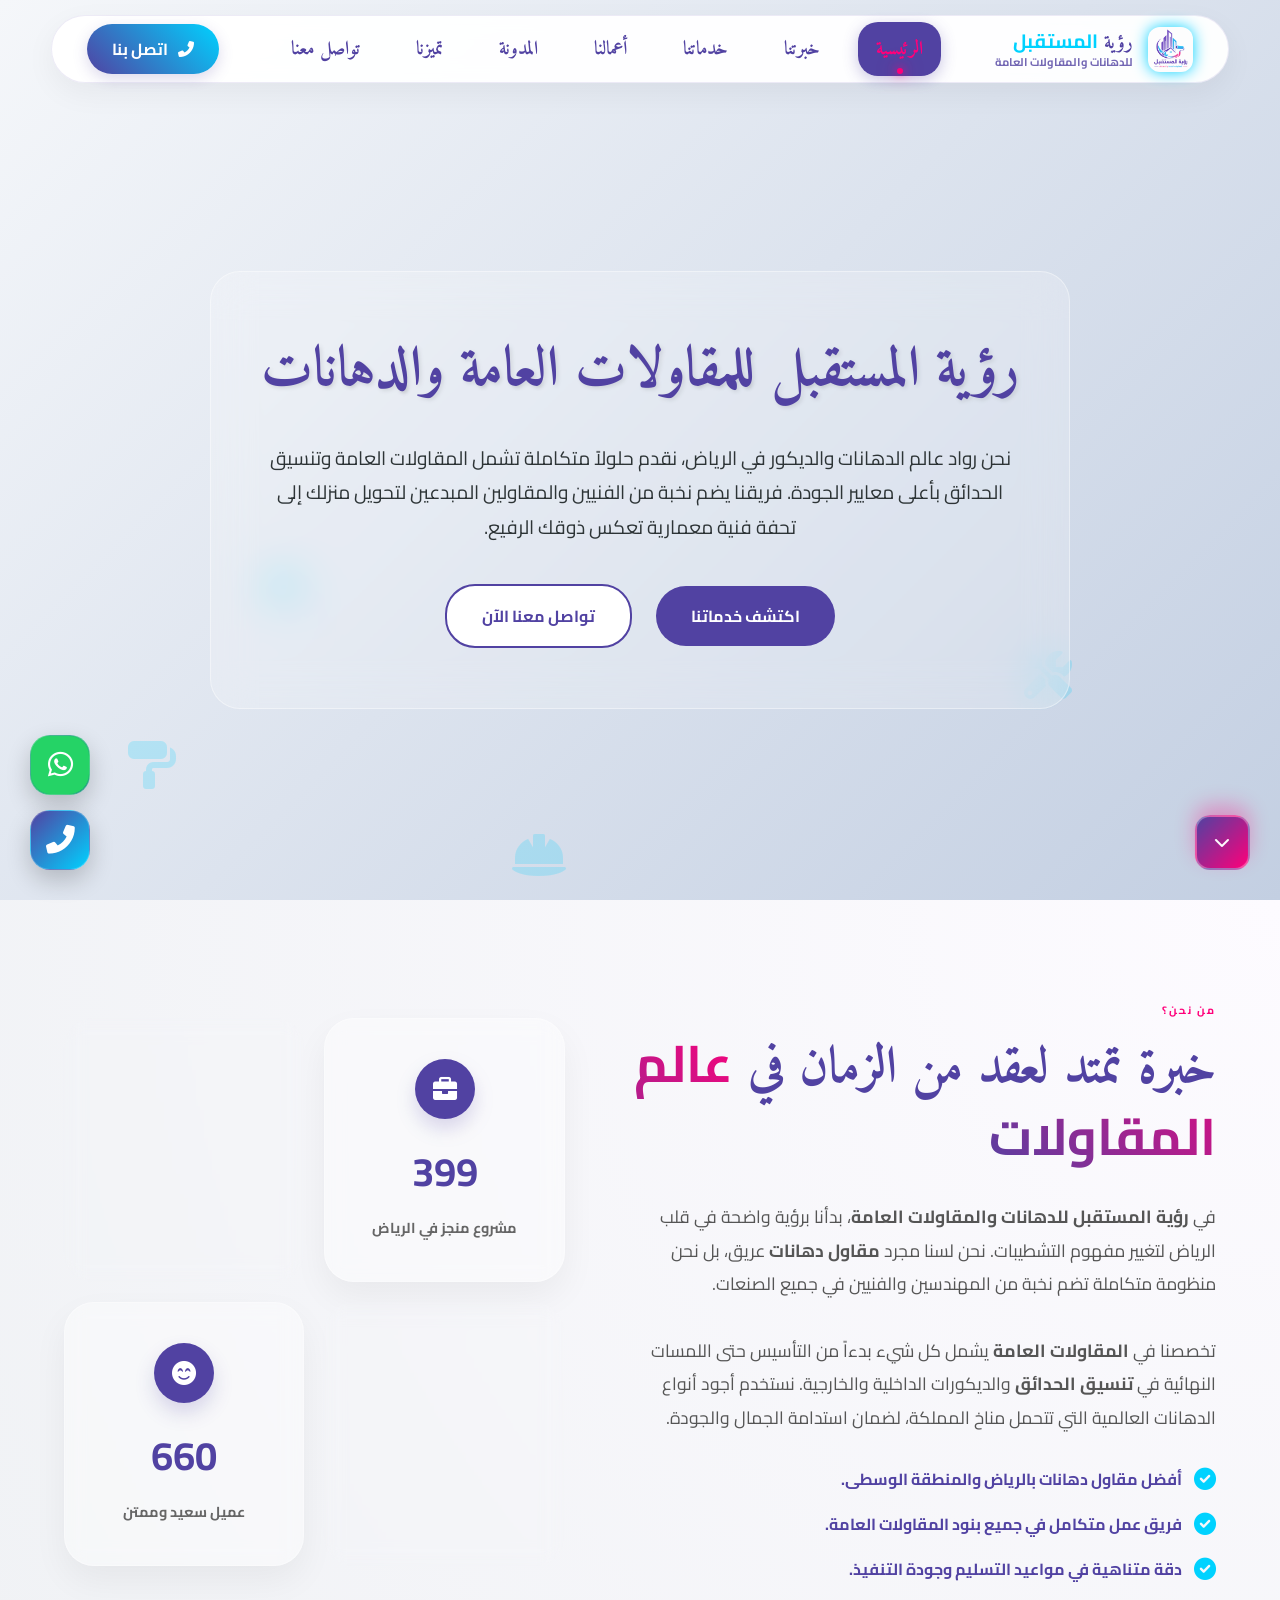
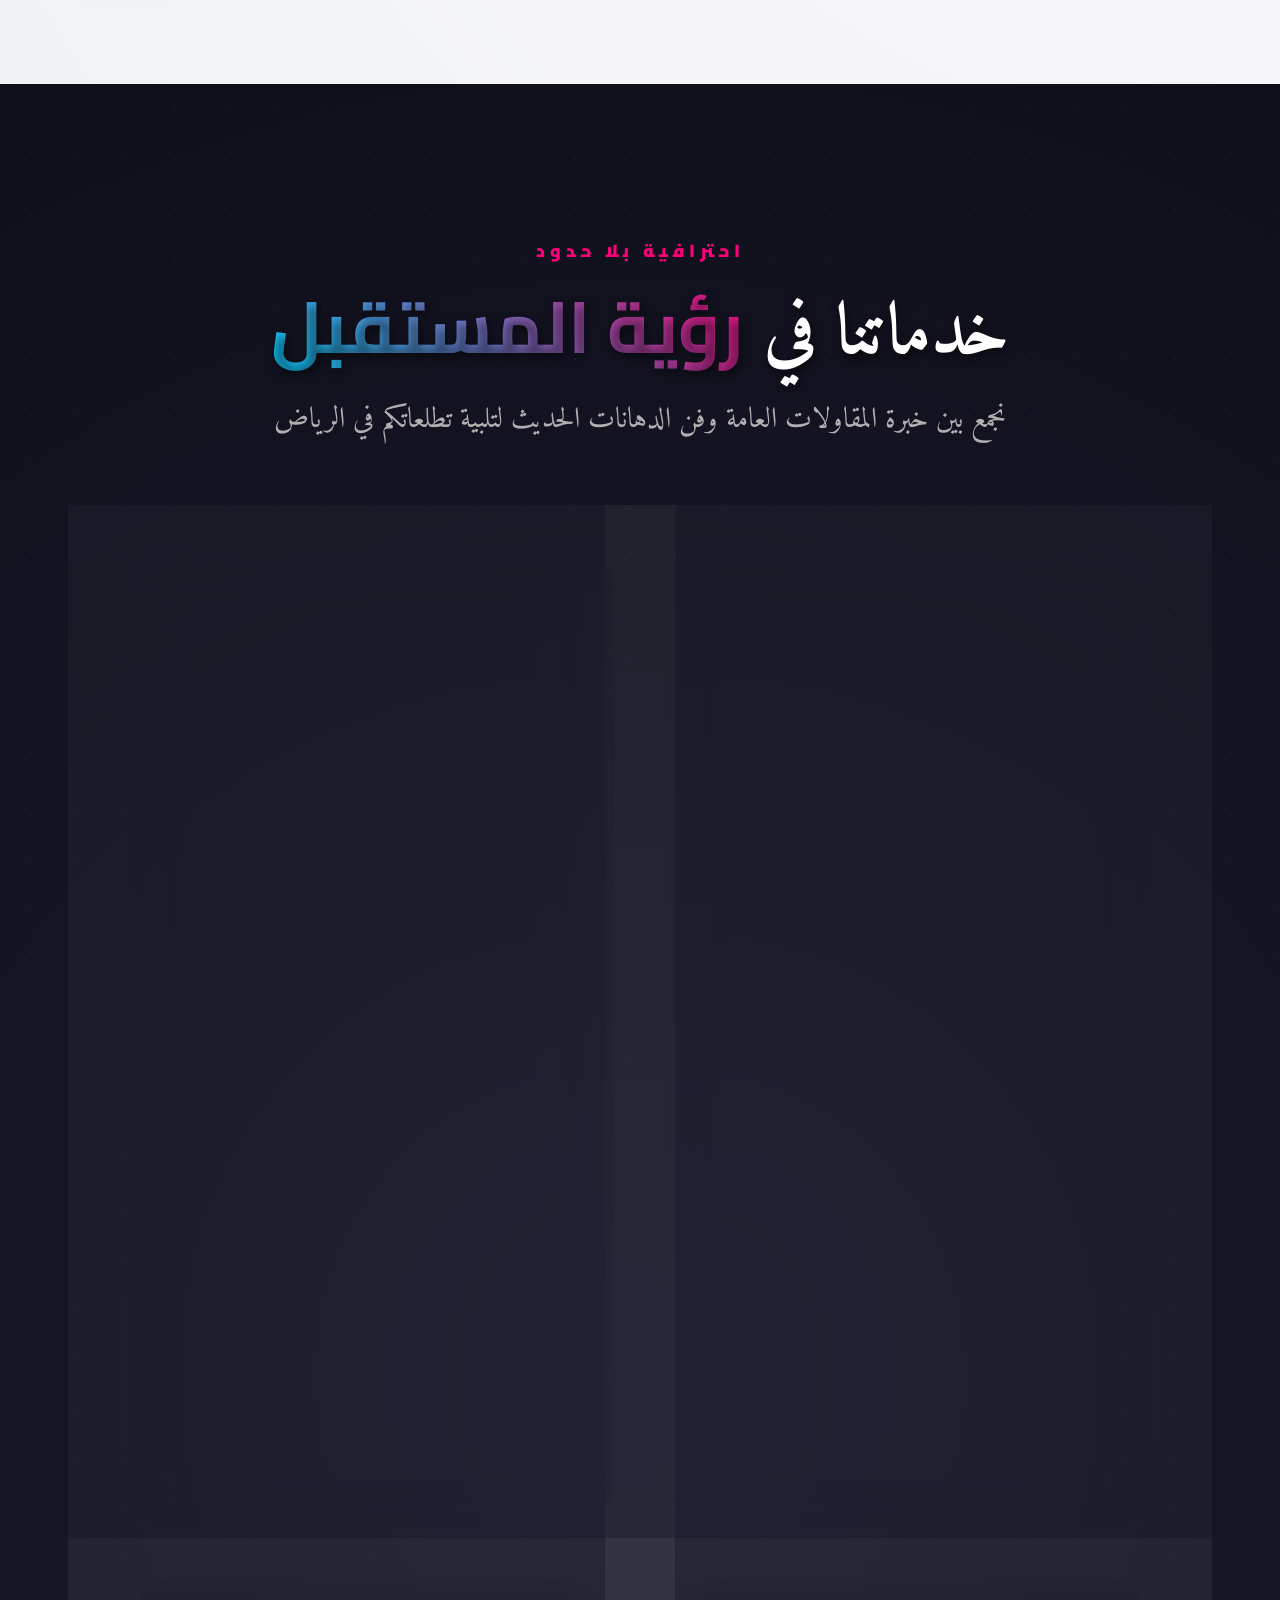
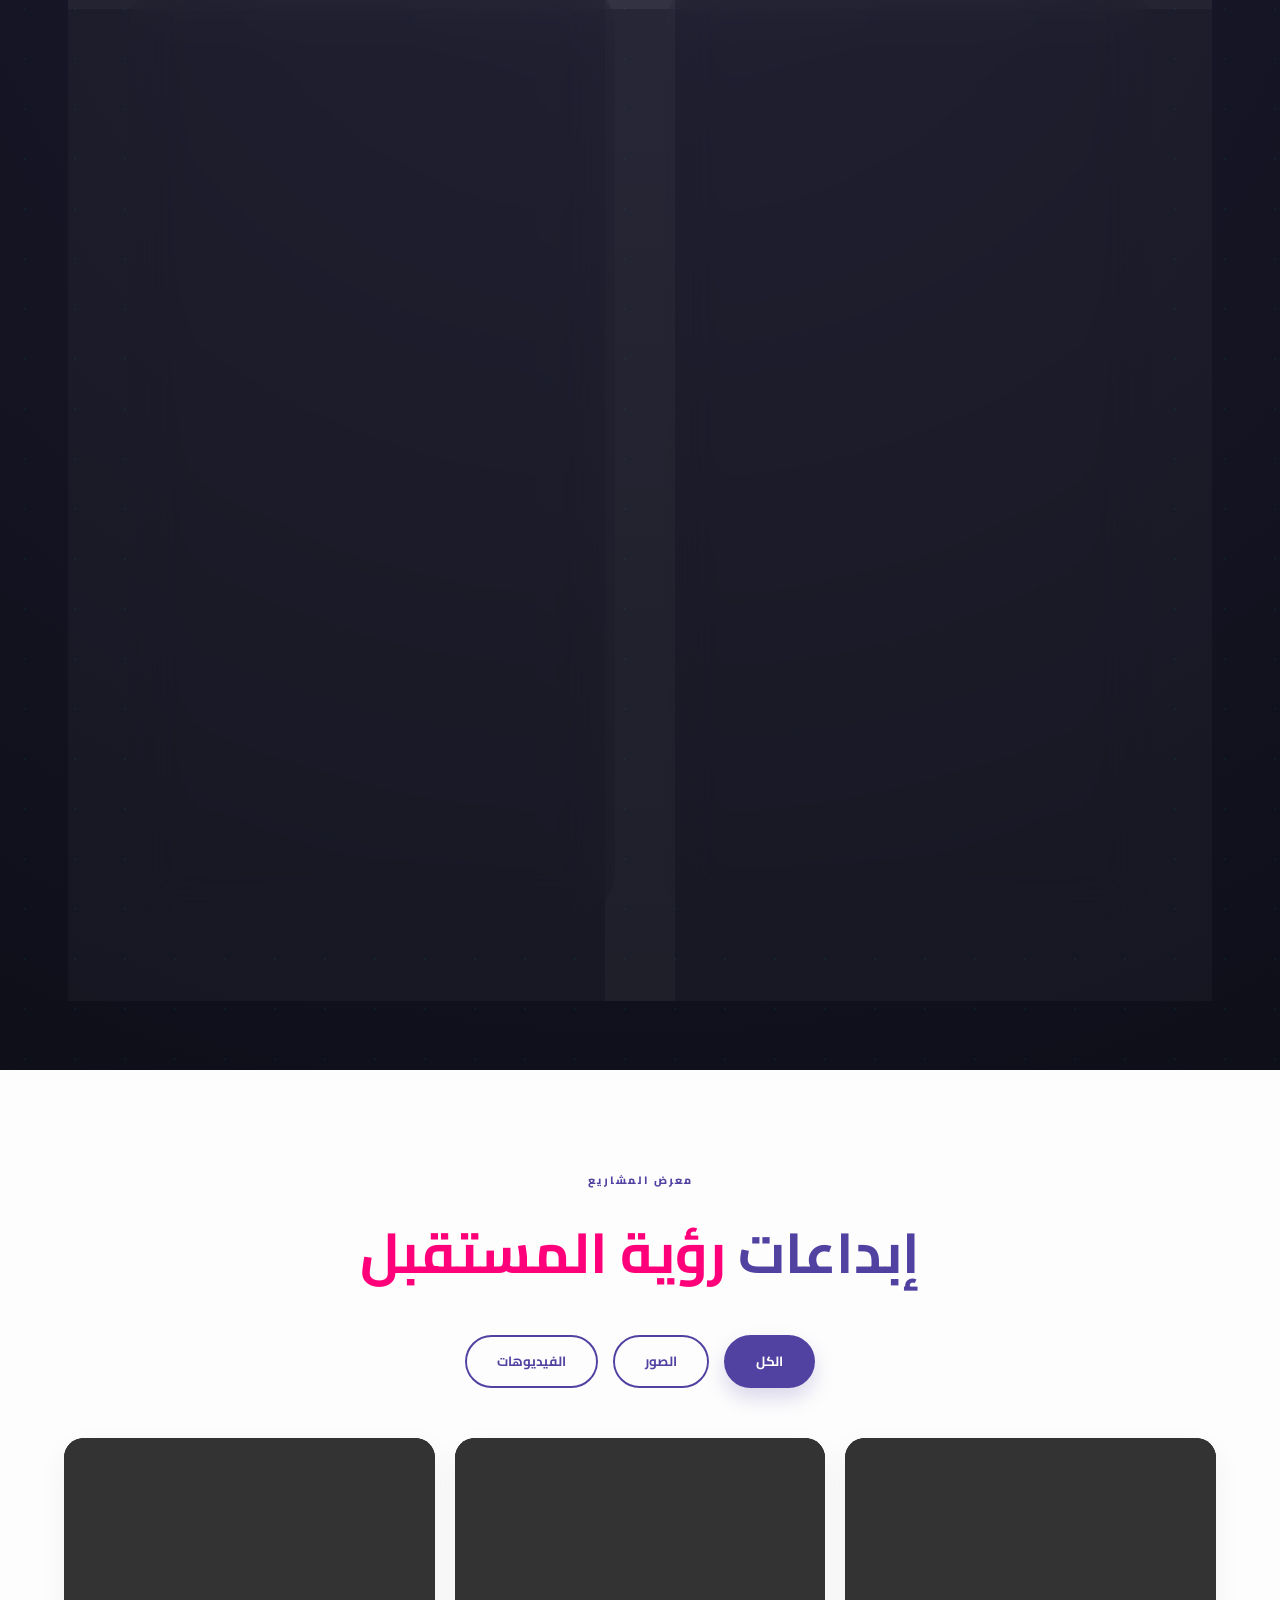
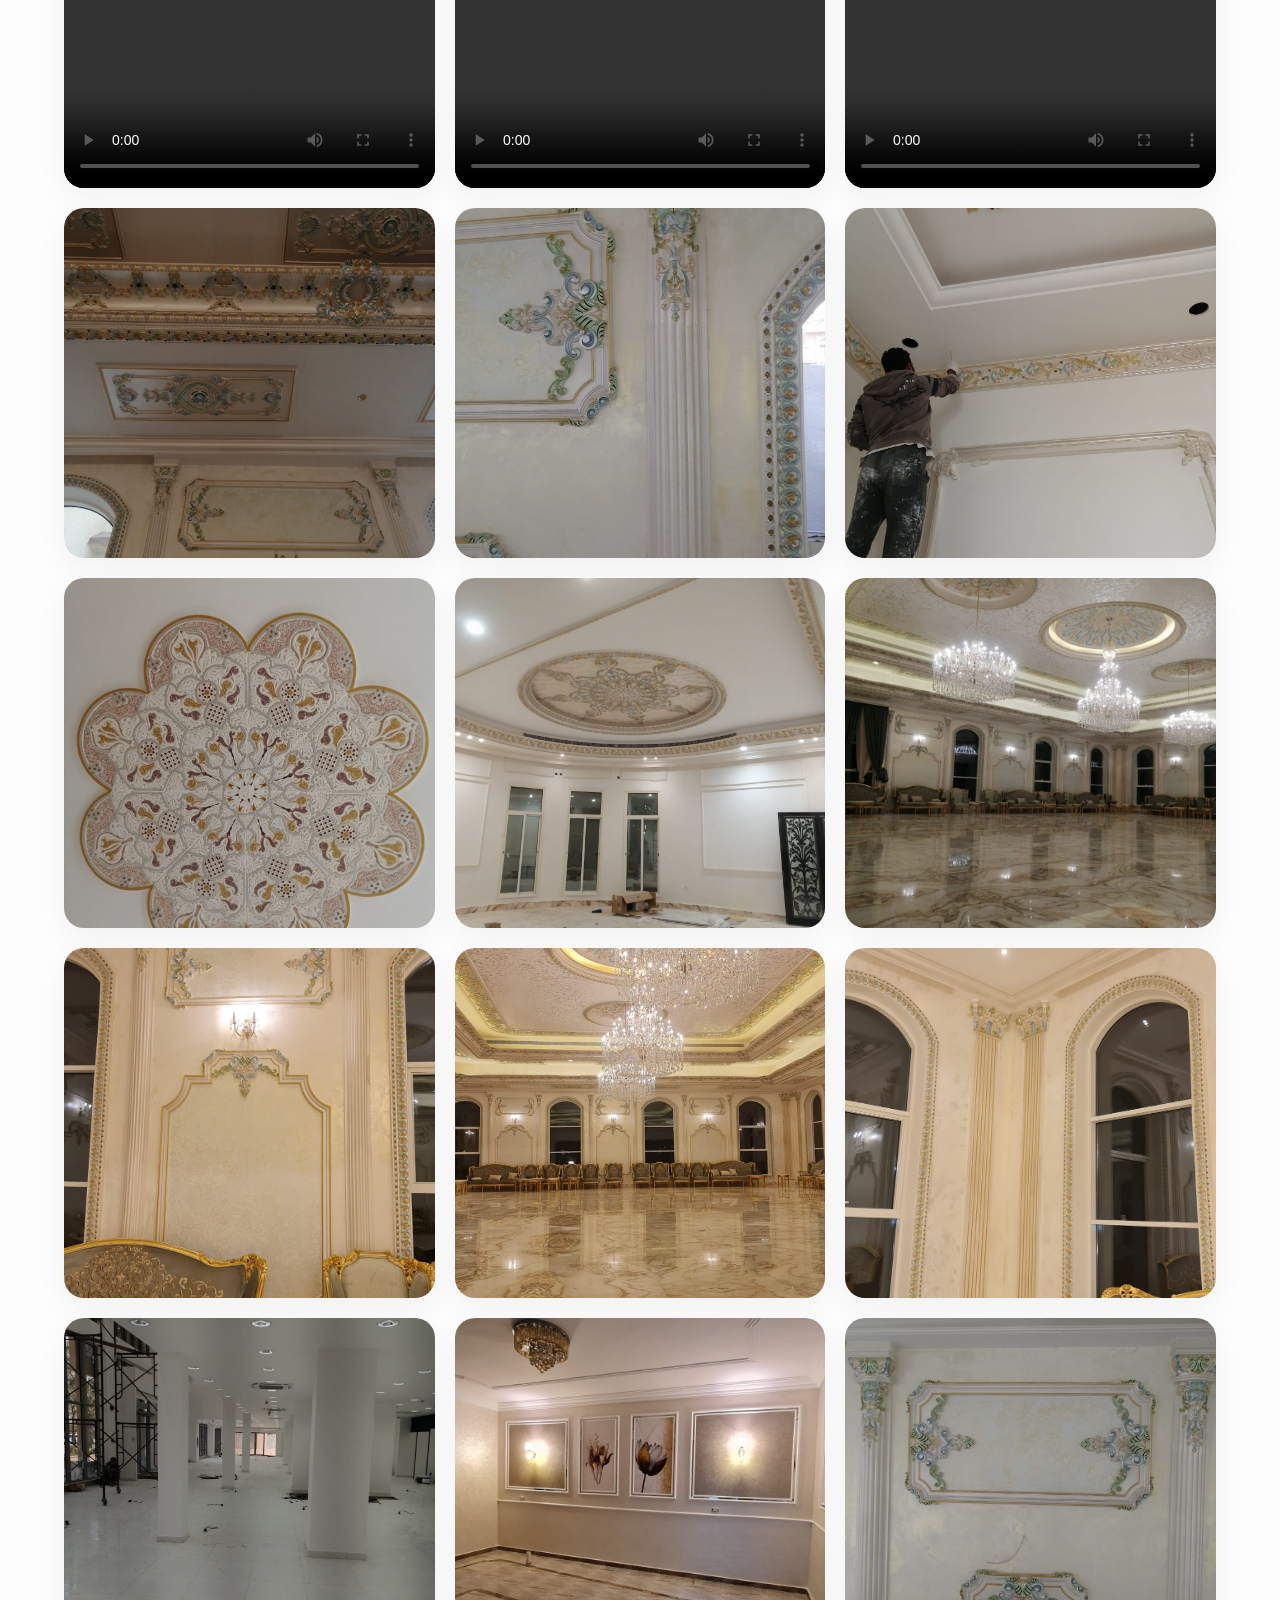
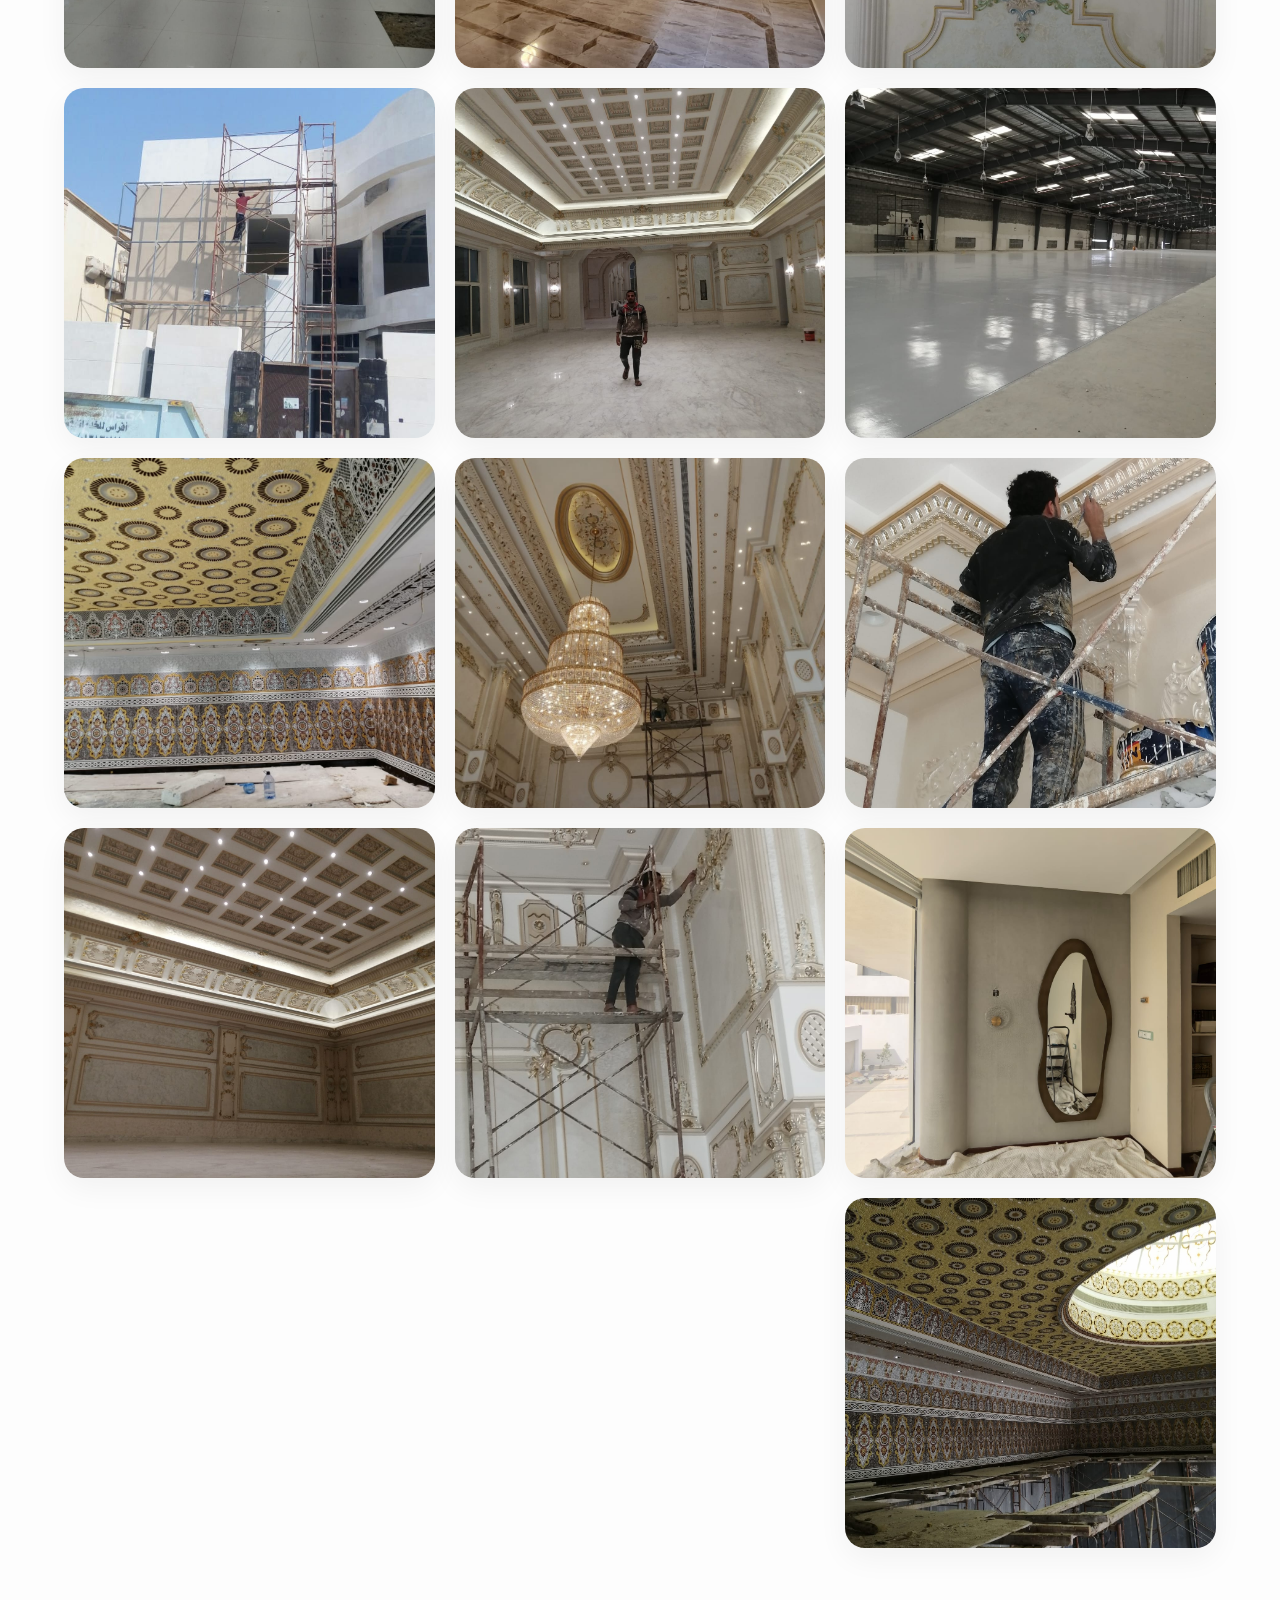
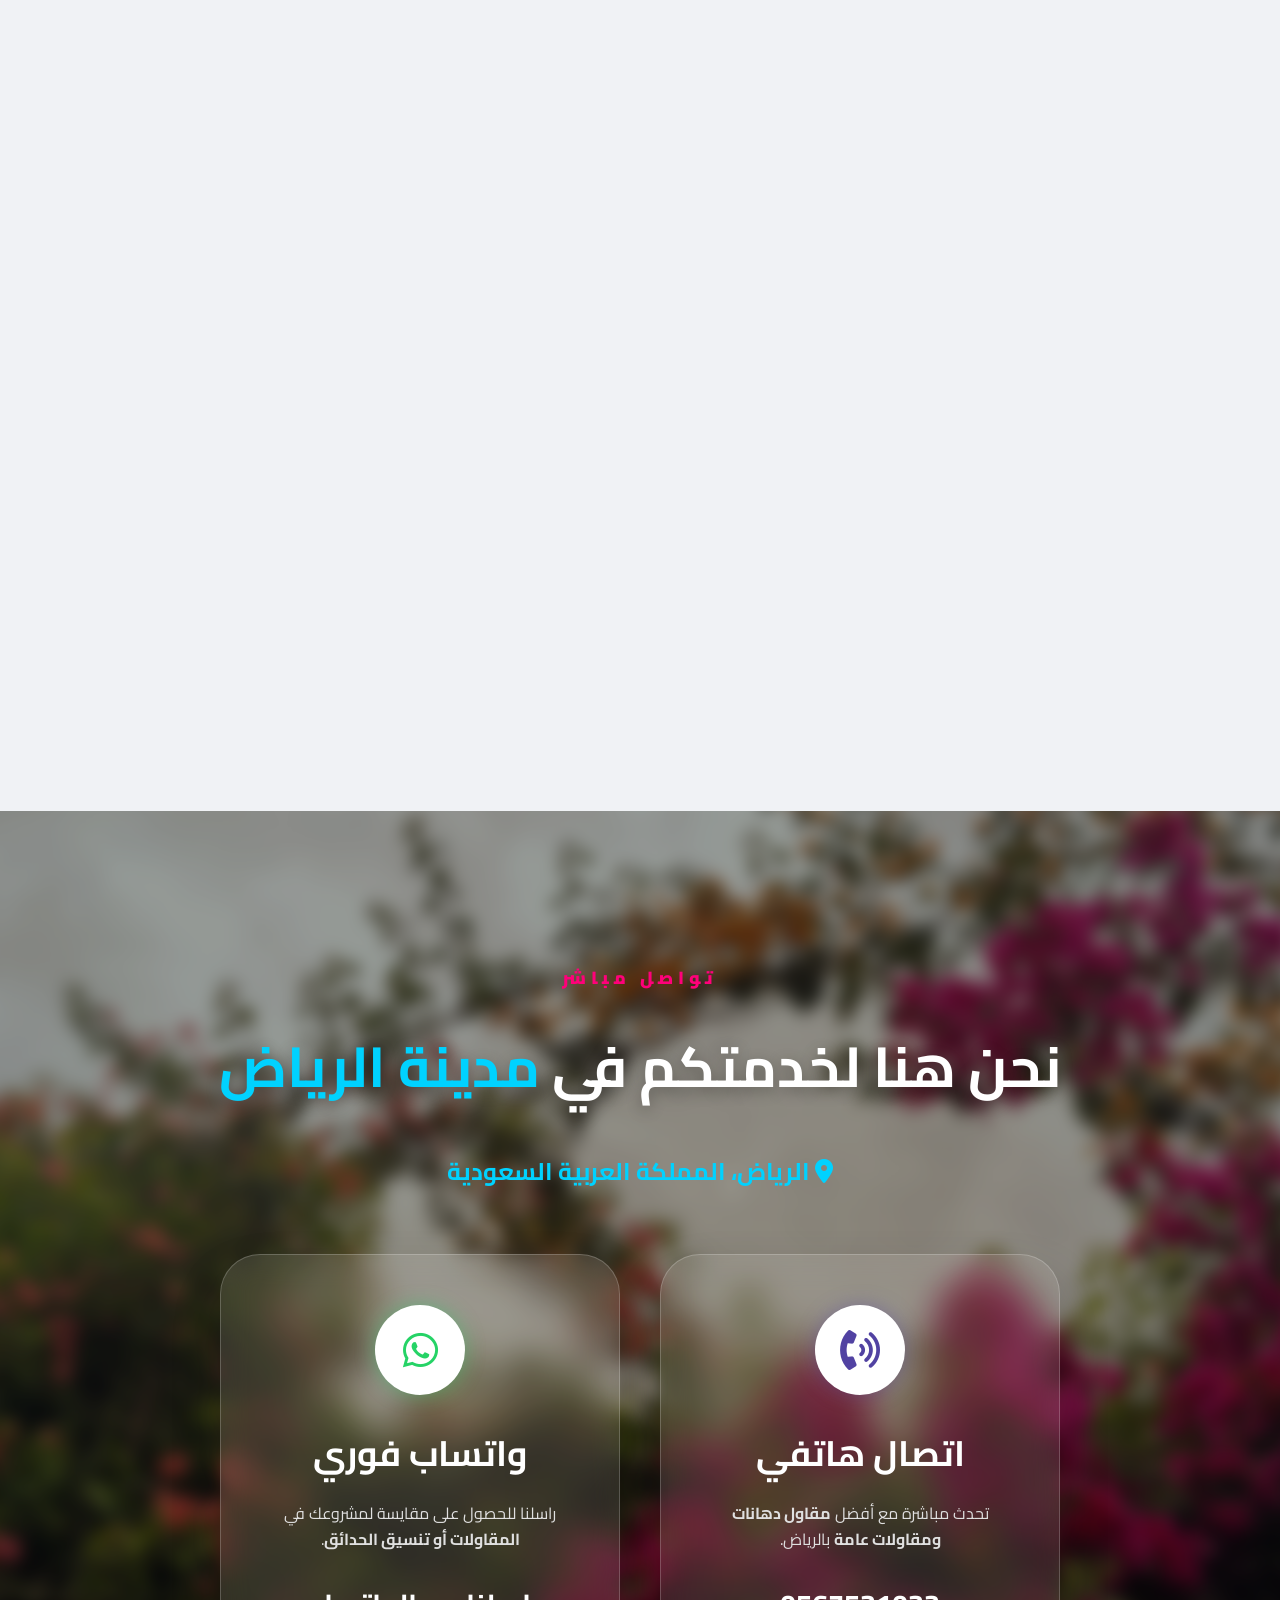
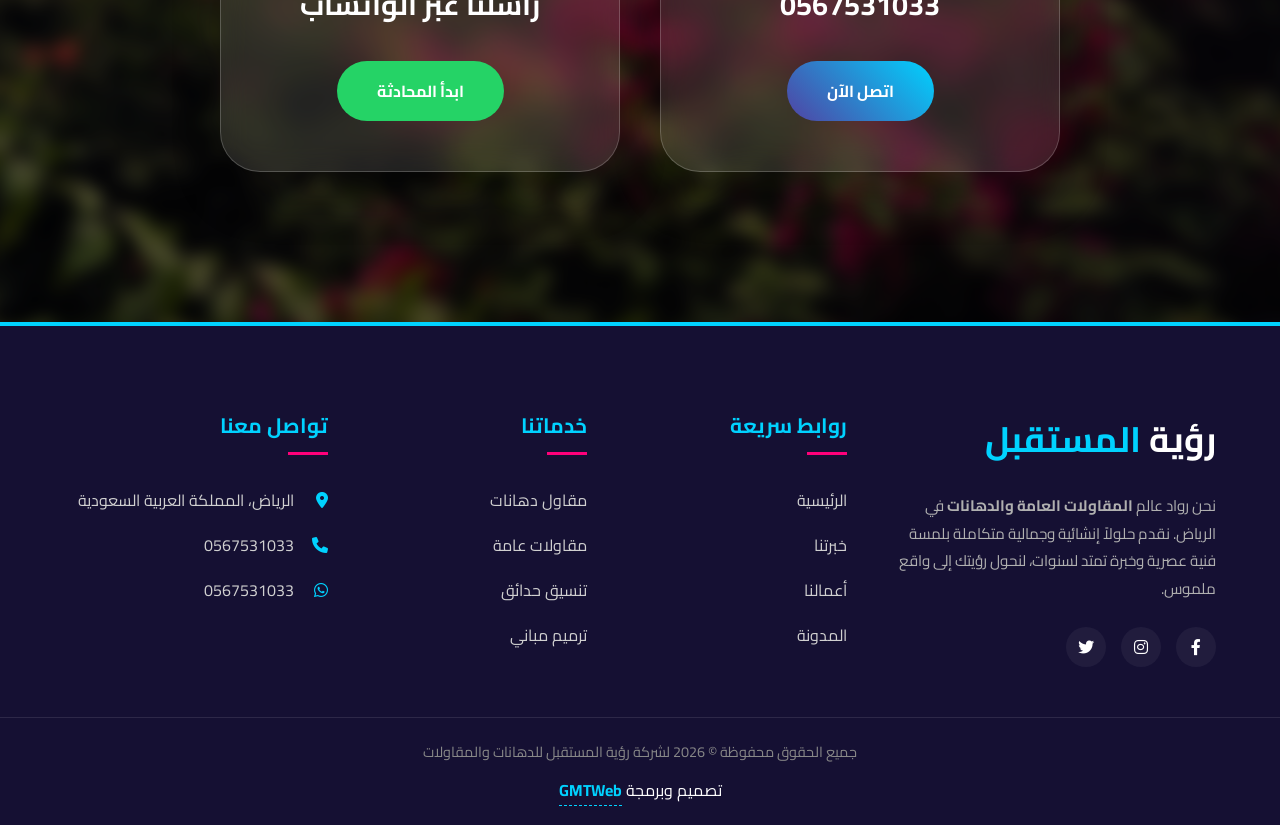
==== index.html @ 1aea378b "first message" ====
<!DOCTYPE html>
<html lang="ar" dir="rtl">
<head>
    <meta charset="UTF-8">
    <meta name="viewport" content="width=device-width, initial-scale=1.0">
    <title>رؤية المستقبل | دهانات ومقاولات عامة بالرياض</title>
    <!-- الكلمات المفتاحية للـ SEO -->
    <meta name="description" content="شركة رؤية المستقبل للمقاولات العامة والدهانات بالرياض. أفضل مقاول دهانات، تنسيق حدائق، ومقاولات عامة. فريق متخصص في جميع الصنعات بلمسة إبداعية.">
    <meta name="keywords" content="دهان, مقاول, مقاولات عامه, مقاول دهانات, تنسيق حدائق, مقاولات الرياض, رؤية المستقبل, صيانة منازل">
    
    <!-- الخطوط -->
    <link href="https://fonts.googleapis.com/css2?family=Amiri:wght@700&family=Cairo:wght@300;400;700&display=swap" rel="stylesheet">
    <!-- Font Awesome للأيقونات -->
    <link rel="stylesheet" href="https://cdnjs.cloudflare.com/ajax/libs/font-awesome/6.0.0/css/all.min.css">
    <link rel="stylesheet" href="style.css">
</head>
<body>

    <!-- الهيدر والناف بار -->
    <header id="header">
        <nav class="navbar">
            <div class="logo-container">
    <img src="images/logo.png" alt="رؤية المستقبل" class="styled-logo">
    <div class="brand-wrapper">
        <span class="brand-name">رؤية <span class="highlight">المستقبل</span></span>
        <span class="brand-sub-title">للدهانات والمقاولات العامة</span>
    </div>
</div>
            <ul class="nav-links">
                <li><a href="#home" class="nav-item active">الرئيسية</a></li>
                <li><a href="#experience" class="nav-item">خبرتنا</a></li>
                <li><a href="#services" class="nav-item">خدماتنا</a></li>
                <li><a href="#works" class="nav-item">أعمالنا</a></li>
                <li><a href="#blog" class="nav-item">المدونة</a></li>
                <li><a href="#features" class="nav-item">تميزنا</a></li>
                <li><a href="#contact" class="nav-item">تواصل معنا</a></li>
            </ul>

            <div class="nav-actions">
                <a href="tel:0567531033" class="call-btn desktop-only">
                    <i class="fas fa-phone-alt"></i> اتصل بنا
                </a>
                <div class="menu-toggle" id="mobile-menu-btn">
                    <span></span>
                    <span></span>
                    <span></span>
                </div>
            </div>
        </nav>

        <!-- المنيو الخاص بالموبايل -->
        <div class="mobile-menu" id="mobile-menu">
            <ul class="mobile-nav-links">
                <li><a href="#home">الرئيسية</a></li>
                <li><a href="#experience">خبرتنا</a></li>
                <li><a href="#services">خدماتنا</a></li>
                <li><a href="#works">أعمالنا</a></li>
                <li><a href="#blog">المدونة</a></li>
                <li><a href="#features">تميزنا</a></li>
                <li><a href="#contact">تواصل معنا</a></li>
            </ul>
        </div>
    </header>

    <!-- سكشن الهيرو -->
    <section id="home" class="hero">
        <div class="animated-bg">
            <!-- أشكال متحركة للمقاولات -->
            <div class="shape shape-1"><i class="fas fa-paint-roller"></i></div>
            <div class="shape shape-2"><i class="fas fa-tools"></i></div>
            <div class="shape shape-3"><i class="fas fa-hard-hat"></i></div>
            <div class="shape shape-4"><i class="fas fa-home"></i></div>
        </div>
        
        <div class="hero-content">
            <div class="glass-card">
                <h1 class="hero-title">رؤية المستقبل للمقاولات العامة والدهانات</h1>
                <p class="hero-text">
                    نحن رواد عالم الدهانات والديكور في الرياض، نقدم حلولاً متكاملة تشمل المقاولات العامة وتنسيق الحدائق بأعلى معايير الجودة. فريقنا يضم نخبة من الفنيين والمقاولين المبدعين لتحويل منزلك إلى تحفة فنية معمارية تعكس ذوقك الرفيع.
                </p>
                <div class="hero-btns">
                    <a href="#services" class="btn btn-primary">اكتشف خدماتنا</a>
                    <a href="#contact" class="btn btn-secondary">تواصل معنا الآن</a>
                </div>
            </div>
        </div>
    </section>
    <!-- سكشن خبرتنا - ابداع بصري ومعماري -->
<section id="experience" class="experience-section">
    <div class="container">
        <div class="experience-grid">
            
            <!-- الجزء الأيمن: المحتوى النصي (SEO Boost) -->
            <div class="experience-text-side">
                <h6 class="sub-title">من نحن؟</h6>
                <h2 class="main-title-amiri">خبرة تمتد لعقد من الزمان في <span class="gradient-text">عالم المقاولات</span></h2>
                <p class="desc-text">
                    في <strong>رؤية المستقبل للدهانات والمقاولات العامة</strong>، بدأنا برؤية واضحة في قلب الرياض لتغيير مفهوم التشطيبات. نحن لسنا مجرد <strong>مقاول دهانات</strong> عريق، بل نحن منظومة متكاملة تضم نخبة من المهندسين والفنيين في جميع الصنعات. 
                    <br><br>
                    تخصصنا في <strong>المقاولات العامة</strong> يشمل كل شيء بدءاً من التأسيس حتى اللمسات النهائية في <strong>تنسيق الحدائق</strong> والديكورات الداخلية والخارجية. نستخدم أجود أنواع الدهانات العالمية التي تتحمل مناخ المملكة، لضمان استدامة الجمال والجودة.
                </p>
                
                <div class="features-list">
                    <div class="feature-item">
                        <i class="fas fa-check-circle"></i>
                        <span>أفضل مقاول دهانات بالرياض والمنطقة الوسطى.</span>
                    </div>
                    <div class="feature-item">
                        <i class="fas fa-check-circle"></i>
                        <span>فريق عمل متكامل في جميع بنود المقاولات العامة.</span>
                    </div>
                    <div class="feature-item">
                        <i class="fas fa-check-circle"></i>
                        <span>دقة متناهية في مواعيد التسليم وجودة التنفيذ.</span>
                    </div>
                </div>
            </div>

            <!-- الجزء الأيسر: الأرقام والبطاقات الزجاجية المتحركة -->
            <div class="experience-stats-side">
                <div class="stats-card glass-morph pulse-animation">
                    <div class="stat-icon"><i class="fas fa-briefcase"></i></div>
                    <h3 class="counter" data-target="500">0</h3>
                    <p>مشروع منجز في الرياض</p>
                </div>
                
                <div class="stats-card glass-morph floating-stat">
                    <div class="stat-icon secondary-icon"><i class="fas fa-users"></i></div>
                    <h3 class="counter" data-target="100">0</h3>
                    <p>فني محترف تحت إدارتنا</p>
                </div>

                <div class="stats-card glass-morph pulse-animation" style="animation-delay: 1s;">
                    <div class="stat-icon accent-icon"><i class="fas fa-award"></i></div>
                    <h3 class="counter" data-target="15">0</h3>
                    <p>عام من الخبرة والتميز</p>
                </div>

                <div class="stats-card glass-morph floating-stat" style="animation-delay: 0.5s;">
                    <div class="stat-icon primary-icon"><i class="fas fa-smile-beam"></i></div>
                    <h3 class="counter" data-target="1000">0</h3>
                    <p>عميل سعيد وممتن</p>
                </div>
            </div>

        </div>
    </div>
</section>
<!-- سكشن خدمات رؤية المستقبل - نسخة الإبداع الهادئ -->
<section id="services" class="services-refined">
    <div class="container">
        <div class="refined-header">
            <h6 class="top-tag">احترافية بلا حدود</h6>
            <h2 class="amiri-title">خدماتنا في <span class="text-gradient">رؤية المستقبل</span></h2>
            <p class="amiri-subtitle">نجمع بين خبرة المقاولات العامة وفن الدهانات الحديث لتلبية تطلعاتكم في الرياض</p>
        </div>

        <div class="services-modern-grid">
            
            <!-- كارد 1: الدهانات -->
            <div class="modern-card glass-effect">
                <div class="card-top-row">
                    <div class="service-icon"><i class="fas fa-palette"></i></div>
                    <span class="service-num">01</span>
                </div>
                <h3 class="amiri-card-title">عالم الدهانات والديكورات المودرن</h3>
                <p class="service-full-text">
                    بصفتنا <strong>مقاول دهانات</strong> رائد في الرياض، نقدم لكم باقة متكاملة من حلول التشطيبات. نحن متخصصون في تنفيذ كافة أنواع الدهانات الداخلية (الجوهرة، الخيال، الروشن) والدهانات الخارجية المقاومة للظروف المناخية القاسية. فريقنا يمتلك مهارة عالية في تركيب ورق الجدران، تنفيذ الفوم، بديل الرخام، وبديل الخشب بلمسات فنية دقيقة تجعل من منزلك لوحة معمارية فريدة. نلتزم باستخدام أجود أنواع البويات العالمية لضمان ثبات الألوان لسنوات طويلة.
                </p>
                <div class="card-features">
                    <span><i class="fas fa-check"></i> دهانات إيبوكسي</span>
                    <span><i class="fas fa-check"></i> ديكورات داخلية</span>
                </div>
            </div>

            <!-- كارد 2: المقاولات العامة -->
            <div class="modern-card glass-effect">
                <div class="card-top-row">
                    <div class="service-icon icon-blue"><i class="fas fa-city"></i></div>
                    <span class="service-num">02</span>
                </div>
                <h3 class="amiri-card-title">المقاولات العامة والإنشاءات المتكاملة</h3>
                <p class="service-full-text">
                    نحن في شركة رؤية المستقبل نمتلك فريقاً متكاملاً يغطي كافة قطاعات <strong>المقاولات العامة</strong>. خدماتنا تبدأ من أعمال الحفر والردم والإنشاءات العظم، وصولاً إلى التشطيبات النهائية (Key-turn). يضم فريقنا خبراء في السباكة، الكهرباء، اللياسة، والتبليط، مما يجعلنا الخيار الأول لكل من يبحث عن <strong>مقاول</strong> ثقة بالرياض. نحن نضمن لك جودة التنفيذ تحت إشراف هندسي دقيق، مع الالتزام التام بالجداول الزمنية والمواصفات القياسية السعودية.
                </p>
                <div class="card-features">
                    <span><i class="fas fa-check"></i> ترميم مباني</span>
                    <span><i class="fas fa-check"></i> تشطيب متكامل</span>
                </div>
            </div>

            <!-- كارد 3: تنسيق الحدائق -->
            <div class="modern-card glass-effect">
                <div class="card-top-row">
                    <div class="service-icon icon-pink"><i class="fas fa-leaf"></i></div>
                    <span class="service-num">03</span>
                </div>
                <h3 class="amiri-card-title">تنسيق الحدائق والمساحات الخارجية</h3>
                <p class="service-full-text">
                    تعد خدمة <strong>تنسيق حدائق</strong> لدى رؤية المستقبل مزيجاً من الطبيعة والذكاء التصميمي. نقوم بتصميم وتجهيز الاستراحات، تركيب العشب الصناعي والجداري، وتأسيس شبكات الري الأوتوماتيكية. كما نبدع في تنفيذ الشلالات والنوافير المنزلية، تركيب المظلات والبرجولات الخشبية والحديدية، وتصميم الإضاءات الخارجية التي تعطي فناء منزلك طابعاً ساحراً في المساء. هدفنا هو استغلال كل مساحة لتوفير بيئة مريحة وهادئة لعائلتكم.
                </p>
                <div class="card-features">
                    <span><i class="fas fa-check"></i> عشب صناعي</span>
                    <span><i class="fas fa-check"></i> مظلات وسواتر</span>
                </div>
            </div>

            <!-- كارد 4: الترميم والصيانة -->
            <div class="modern-card glass-effect">
                <div class="card-top-row">
                    <div class="service-icon icon-purple"><i class="fas fa-tools"></i></div>
                    <span class="service-num">04</span>
                </div>
                <h3 class="amiri-card-title">ترميم وصيانة واجهات المباني</h3>
                <p class="service-full-text">
                    نقدم خدمات احترافية في ترميم المباني السكنية والتجارية بالرياض. يشمل نشاطنا معالجة تصدعات الجدران، عزل الأسطح من تسربات المياه، وتجديد واجهات المباني باستخدام كسر الرخام، البروفايل، أو الحجر الطبيعي. بصفتنا <strong>مقاول دهانات</strong> وخبير ترميم، نعيد لمبناك رونقه وشكله الجمالي مع رفع قيمته العقارية من خلال حلول صيانة منطقية واقتصادية تضمن استدامة الهيكل الإنشائي وحمايته من الرطوبة والحرارة.
                </p>
                <div class="card-features">
                    <span><i class="fas fa-check"></i> عزل أسطح</span>
                    <span><i class="fas fa-check"></i> معالجة تشققات</span>
                </div>
            </div>

        </div>
    </div>
</section>
<!-- سكشن أعمالنا - معرض الفخامة والإبداع -->
<section id="works" class="portfolio-section">
    <div class="container">
        <div class="portfolio-header">
            <h6 class="portfolio-tag">معرض المشاريع</h6>
            <h2 class="amiri-font main-title">إبداعات <span class="accent-text">رؤية المستقبل</span></h2>
            <div class="filter-wrapper">
                <button class="filter-btn active" data-filter="all">الكل</button>
                <button class="filter-btn" data-filter="photo">الصور</button>
                <button class="filter-btn" data-filter="video">الفيديوهات</button>
            </div>
        </div>

        <div class="portfolio-grid">
            <!-- الفيديوهات (3 فيديوهات) -->
            <div class="portfolio-item video-item" data-category="video">
                <div class="media-container">
                    <video src="videos/WhatsApp Video 2026-07-14 at 1.29.02 PM.mp4" controls preload="metadata"></video>
                </div>
            </div>
            <div class="portfolio-item video-item" data-category="video">
                <div class="media-container">
                    <video src="videos/WhatsApp Video 2026-07-14 at 1.29.03 PM.mp4" controls preload="metadata"></video>
                </div>
            </div>
            <div class="portfolio-item video-item" data-category="video">
                <div class="media-container">
                    <video src="videos/WhatsApp Video 2026-07-14 at 1.29.03M.mp4" controls preload="metadata"></video>
                </div>
            </div>

            <!-- الصور (23 صورة) -->
            <div class="portfolio-item photo-item" data-category="photo"><div class="media-container"><img src="images/WhatsApp Image 2026-07-14 at 1.25.42 PM.jpeg" alt="عمل مقاولات"></div></div>
            <div class="portfolio-item photo-item" data-category="photo"><div class="media-container"><img src="images/WhatsApp Image 2026-07-14 at 1.25.43 PM.jpeg" alt="دهانات الرياض"></div></div>
            <div class="portfolio-item photo-item" data-category="photo"><div class="media-container"><img src="images/WhatsApp Image 2026-07-14 at 1.25.46 PM.jpeg" alt="تنسيق حدائق"></div></div>
            <div class="portfolio-item photo-item" data-category="photo"><div class="media-container"><img src="images/WhatsApp Image 2026-07-14 at 1.25.48 PM.jpeg" alt="مقاول دهانات"></div></div>
            <div class="portfolio-item photo-item" data-category="photo"><div class="media-container"><img src="images/WhatsApp Image 2026-07-14 at 1.25.51 PM.jpeg" alt="أعمال ترميم"></div></div>
            <div class="portfolio-item photo-item" data-category="photo"><div class="media-container"><img src="images/WhatsApp Image 2026-07-14 at 1.25.52 PM.jpeg" alt="ديكورات داخلية"></div></div>
            <div class="portfolio-item photo-item" data-category="photo"><div class="media-container"><img src="images/WhatsApp Image 2026-07-14 at 1.25.56 PM.jpeg" alt="رؤية المستقبل"></div></div>
            <div class="portfolio-item photo-item" data-category="photo"><div class="media-container"><img src="images/WhatsApp Image 2026-07-14 at 1.25.57 PM.jpeg" alt="مقاولات عامة"></div></div>
            <div class="portfolio-item photo-item" data-category="photo"><div class="media-container"><img src="images/WhatsApp Image 2026-07-14 at 1.25.58 PM.jpeg" alt="دهان محترف"></div></div>
            <div class="portfolio-item photo-item" data-category="photo"><div class="media-container"><img src="images/WhatsApp Image 2026-07-14 at 1.25.59 PM.jpeg" alt="أعمال دهانات"></div></div>
            <div class="portfolio-item photo-item" data-category="photo"><div class="media-container"><img src="images/WhatsApp Image 2026-07-14 at 1.26.00 PM.jpeg" alt="تشطيب الرياض"></div></div>
            <div class="portfolio-item photo-item" data-category="photo"><div class="media-container"><img src="images/WhatsApp Image 2026-07-14 at 1.26.01 PM.jpeg" alt="مقاول"></div></div>
            <div class="portfolio-item photo-item" data-category="photo"><div class="media-container"><img src="images/WhatsApp Image 2026-07-14 at 1.26.06 PM.jpeg" alt="تنسيق"></div></div>
            <div class="portfolio-item photo-item" data-category="photo"><div class="media-container"><img src="images/WhatsApp Image 2026-07-14 at 1.26.07 PM.jpeg" alt="عمل دهانات"></div></div>
            <div class="portfolio-item photo-item" data-category="photo"><div class="media-container"><img src="images/WhatsApp Image 2026-07-14 at 1.26.08 PM.jpeg" alt="مقاولات"></div></div>
            <div class="portfolio-item photo-item" data-category="photo"><div class="media-container"><img src="images/WhatsApp Image 2026-07-14 at 1.26.09 PM.jpeg" alt="حدائق"></div></div>
            <div class="portfolio-item photo-item" data-category="photo"><div class="media-container"><img src="images/WhatsApp Image 2026-07-14 at 1.26.10 PM.jpeg" alt="ديكور"></div></div>
            <div class="portfolio-item photo-item" data-category="photo"><div class="media-container"><img src="images/WhatsApp Image 2026-07-14 at 1.26.13 PM.jpeg" alt="ترميم"></div></div>
            <div class="portfolio-item photo-item" data-category="photo"><div class="media-container"><img src="images/WhatsApp Image 2026-07-14 at 1.26.14 PM (1).jpeg" alt="بويات"></div></div>
            <div class="portfolio-item photo-item" data-category="photo"><div class="media-container"><img src="images/WhatsApp Image 2026-07-14 at 1.26.14 PM.jpeg" alt="صبغ"></div></div>
            <div class="portfolio-item photo-item" data-category="photo"><div class="media-container"><img src="images/WhatsApp Image 2026-07-14 at 1.26.15 PM.jpeg" alt="خارجية"></div></div>
            <div class="portfolio-item photo-item" data-category="photo"><div class="media-container"><img src="images/WhatsApp Image 2026-07-14 at 1.26.16 PM.jpeg" alt="داخلية"></div></div>
        </div>
    </div>
</section>
<section id="blog" class="blog-section">
    <div class="container">
        <div class="section-header">
            <h6 class="top-tag">آخر الأخبار</h6>
            <h2 class="amiri-font main-title">مدونة <span class="text-gradient">رؤية المستقبل</span> 2026</h2>
        </div>

        <div class="blog-grid">
            <!-- مقال 1 -->
            <div class="blog-card" data-aos="fade-up">
                <div class="blog-img">
                    <img src="images/WhatsApp Image 2026-07-14 at 1.25.57 PM.jpeg" alt="دهانات 2026">
                    <span class="blog-date">15 مايو 2026</span>
                </div>
                <div class="blog-content">
                    <h3 class="amiri-font">أحدث صيحات الألوان والدهانات لعام 2026</h3>
                    <p>تعرف على الألوان التي ستسيطر على التصميم الداخلي في الرياض هذا العام، وكيفية اختيار الدهانات المقاومة للحرارة...</p>
                    <a href="blog-details.html?id=1" class="read-more-btn">اقرأ المزيد <i class="fas fa-arrow-left"></i></a>
                </div>
            </div>

            <!-- مقال 2 -->
            <div class="blog-card" data-aos="fade-up" data-aos-delay="200">
                <div class="blog-img">
                    <img src="images/OIP.webp" alt="مقاولات عامة">
                    <span class="blog-date">10 يونيو 2026</span>
                </div>
                <div class="blog-content">
                    <h3 class="amiri-font">دليل المقاولات العامة: كيف تخطط لبناء منزلك؟</h3>
                    <p>خطوات عملية ومدروسة تبدأ من اختيار المقاول الصحيح وحتى استلام المفتاح، مع نصائح لتوفير التكاليف دون المساس بالجودة...</p>
                    <a href="blog-details.html?id=2" class="read-more-btn">اقرأ المزيد <i class="fas fa-arrow-left"></i></a>
                </div>
            </div>

            <!-- مقال 3 -->
            <div class="blog-card" data-aos="fade-up" data-aos-delay="400">
                <div class="blog-img">
                    <img src="images/about.png" alt="تنسيق حدائق">
                    <span class="blog-date">22 يوليو 2026</span>
                </div>
                <div class="blog-content">
                    <h3 class="amiri-font">أفكار مبتكرة لتنسيق حدائق الفلل الصغيرة</h3>
                    <p>استغلال المساحات الضيقة وتحويلها إلى جنة خضراء باستخدام العشب الصناعي والإضاءة الذكية وأنظمة الري الحديثة...</p>
                    <a href="blog-details.html?id=3" class="read-more-btn">اقرأ المزيد <i class="fas fa-arrow-left"></i></a>
                </div>
            </div>
        </div>
    </div>
</section>
<section id="features" class="excellence-section">
    <div class="container">
        <div class="excellence-header">
            <h6 class="excellence-tag">لماذا نحن؟</h6>
            <h2 class="amiri-font main-title">سر تميز <span class="highlight">رؤية المستقبل</span></h2>
            <p class="excellence-desc">نحن لا نقدم مجرد خدمات، بل نصنع معايير جديدة في عالم المقاولات والدهانات بالرياض</p>
        </div>

        <div class="excellence-grid">
            <!-- ميزة 1: الدقة -->
            <div class="excellence-card glass-glow-dark">
                <div class="icon-box">
                    <i class="fas fa-microscope"></i>
                    <div class="pulse-ring"></div>
                </div>
                <h3 class="amiri-font">دقة متناهية</h3>
                <p>نستخدم أحدث أجهزة القياس والليزر لضمان استواء الأسطح ودقة التنفيذ في كل زاوية من منزلك، لأن التفاصيل الصغيرة هي ما يصنع الفارق.</p>
            </div>

            <!-- ميزة 2: الفريق -->
            <div class="excellence-card glass-glow-dark">
                <div class="icon-box secondary-bg">
                    <i class="fas fa-user-shield"></i>
                    <div class="pulse-ring"></div>
                </div>
                <h3 class="amiri-font">فريق متكامل</h3>
                <p>نمتلك فريقاً من الفنيين والمقاولين المبدعين في كافة الصنعات، يعملون تحت إدارة واحدة لضمان سلاسة العمل وتناسق النتائج النهائية.</p>
            </div>

            <!-- ميزة 3: الضمان -->
            <div class="excellence-card glass-glow-dark">
                <div class="icon-box accent-bg">
                    <i class="fas fa-handshake"></i>
                    <div class="pulse-ring"></div>
                </div>
                <h3 class="amiri-font">ضمان حقيقي</h3>
                <p>نحن واثقون من جودتنا، لذا نقدم ضمانات حقيقية وموثقة على كافة أعمال الدهانات والمقاولات، لنمنح عملائنا راحة البال التامة.</p>
            </div>

            <!-- ميزة 4: السرعة -->
            <div class="excellence-card glass-glow-dark">
                <div class="icon-box mixed-bg">
                    <i class="fas fa-stopwatch"></i>
                    <div class="pulse-ring"></div>
                </div>
                <h3 class="amiri-font">التزام بالمواعيد</h3>
                <p>الوقت هو أثمن ما نملك، لذا نلتزم بجداول زمنية صارمة للتسليم دون المساس بجودة العمل، مع نظام إشراف دوري على كل مرحلة.</p>
            </div>
        </div>
    </div>
</section>
<!-- سكشن تواصل معنا - تجربة تواصل عصرية -->
<section id="contact" class="contact-section">
    <!-- خلفية الصورة المضببة -->
    <div class="contact-bg-overlay"></div>
    
    <div class="container">
        <div class="contact-header">
            <h6 class="top-tag">تواصل مباشر</h6>
            <h2 class="amiri-font main-title">نحن هنا لخدمتكم في <span class="highlight">مدينة الرياض</span></h2>
            <p class="address-text"><i class="fas fa-map-marker-alt"></i> الرياض، المملكة العربية السعودية</p>
        </div>

        <div class="contact-grid">
            <!-- كارد الاتصال الهاتفي -->
            <div class="contact-card glass-card-v3" data-aos="zoom-in">
                <div class="contact-icon call-icon">
                    <i class="fas fa-phone-volume"></i>
                </div>
                <h3 class="amiri-font">اتصال هاتفي</h3>
                <p>تحدث مباشرة مع أفضل <strong>مقاول دهانات ومقاولات عامة</strong> بالرياض.</p>
                <a href="tel:0567531033" class="contact-link">0567531033</a>
                <a href="tel:0567531033" class="contact-btn call-bg">اتصل الآن</a>
            </div>

            <!-- كارد الواتساب -->
            <div class="contact-card glass-card-v3" data-aos="zoom-in" data-aos-delay="200">
                <div class="contact-icon wa-icon">
                    <i class="fab fa-whatsapp"></i>
                </div>
                <h3 class="amiri-font">واتساب فوري</h3>
                <p>راسلنا للحصول على مقايسة لمشروعك في <strong>المقاولات أو تنسيق الحدائق</strong>.</p>
                <a href="https://wa.me/966567531033" target="_blank" class="contact-link">راسلنا عبر الواتساب</a>
                <a href="https://wa.me/966567531033" target="_blank" class="contact-btn wa-bg">ابدأ المحادثة</a>
            </div>
        </div>
    </div>
</section>
<footer class="main-footer">
    <div class="container">
        <div class="footer-grid">
            
            <!-- العمود الأول: عن الشركة -->
            <div class="footer-col about-col">
                <h2 class="amiri-font footer-logo">رؤية <span class="highlight">المستقبل</span></h2>
                <p class="footer-desc">
                    نحن رواد عالم <strong>المقاولات العامة والدهانات</strong> في الرياض. نقدم حلولاً إنشائية وجمالية متكاملة بلمسة فنية عصرية وخبرة تمتد لسنوات، لنحول رؤيتك إلى واقع ملموس.
                </p>
                <div class="social-icons">
                    <a href="#"><i class="fab fa-facebook-f"></i></a>
                    <a href="#"><i class="fab fa-instagram"></i></a>
                    <a href="#"><i class="fab fa-twitter"></i></a>
                </div>
            </div>

            <!-- العمود الثاني: روابط سريعة -->
            <div class="footer-col">
                <h4 class="footer-title">روابط سريعة</h4>
                <ul class="footer-links">
                    <li><a href="#home">الرئيسية</a></li>
                    <li><a href="#experience">خبرتنا</a></li>
                    <li><a href="#works">أعمالنا</a></li>
                    <li><a href="#blog">المدونة</a></li>
                </ul>
            </div>

            <!-- العمود الثالث: خدماتنا -->
            <div class="footer-col">
                <h4 class="footer-title">خدماتنا</h4>
                <ul class="footer-links">
                    <li><a href="#services">مقاول دهانات</a></li>
                    <li><a href="#services">مقاولات عامة</a></li>
                    <li><a href="#services">تنسيق حدائق</a></li>
                    <li><a href="#services">ترميم مباني</a></li>
                </ul>
            </div>

            <!-- العمود الرابع: بيانات التواصل -->
            <div class="footer-col">
                <h4 class="footer-title">تواصل معنا</h4>
                <ul class="contact-info">
                    <li><i class="fas fa-map-marker-alt"></i> الرياض، المملكة العربية السعودية</li>
                    <li><i class="fas fa-phone"></i> <span class="ltr">0567531033</span></li>
                    <li><i class="fab fa-whatsapp"></i> <span class="ltr">0567531033</span></li>
                </ul>
            </div>

        </div>

        <!-- الجزء السفلي: حقوق الملكية والمصمم -->
        <div class="footer-bottom">
            <p class="copyright">جميع الحقوق محفوظة &copy; 2026 لشركة رؤية المستقبل للدهانات والمقاولات</p>
            <p class="developer">
                تصميم وبرمجة 
                <a href="https://www.facebook.com/share/17UzqgSwiu/" target="_blank" class="gmt-link">GMTWeb</a>
            </p>
        </div>
    </div>
</footer>
<!-- أزرار التواصل العائمة (الجهة اليسرى) -->
<div class="floating-contact-wrap">
    <a href="https://wa.me/966567531033" target="_blank" class="fab-btn whatsapp-fab" title="راسلنا عبر واتساب">
        <i class="fab fa-whatsapp"></i>
        <span class="fab-ping"></span>
    </a>
    
    <a href="tel:0567531033" class="fab-btn call-fab" title="اتصل بنا الآن">
        <i class="fas fa-phone-alt"></i>
    </a>
</div>
    <!-- سهم التنقل العائم -->
    <div id="scroll-top" class="floating-arrow">
        <i class="fas fa-chevron-up"></i>
    </div>

    <script src="script.js"></script>
</body>
</html>
---- style.css ----
:root {
    --primary: #5142a2; /* بنفسجي ملكي هادئ */
    --secondary: #00d2ff; /* أزرق سماوي للمستقبل */
    --accent: #ff007a; /* الأكسنت الزهري */
    --glass: rgba(255, 255, 255, 0.15);
    --glass-border: rgba(255, 255, 255, 0.3);
    --text-dark: #2d3436;
    --transition: all 0.4s cubic-bezier(0.175, 0.885, 0.32, 1.275);
}

* {
    margin: 0;
    padding: 0;
    box-sizing: border-box;
    font-family: 'Cairo', sans-serif;
}

body {
    background: #f0f2f5;
    color: var(--text-dark);
    overflow-x: hidden;
}

/* Header & Navigation */
header {
    position: fixed;
    top: 0;
    width: 100%;
    z-index: 1000;
    padding: 20px 50px;
    transition: var(--transition);
}

.navbar {
    background: var(--glass);
    backdrop-filter: blur(15px);
    -webkit-backdrop-filter: blur(15px);
    border: 1px solid var(--glass-border);
    border-radius: 50px;
    display: flex;
    justify-content: space-between;
    align-items: center;
    padding: 10px 30px;
    box-shadow: 0 8px 32px rgba(0, 0, 0, 0.1);
}

.logo-container {
    display: flex;
    align-items: center;
    gap: 15px;
}

.styled-logo {
    width: 45px;
    height: 45px;
    border-radius: 12px;
    background: var(--primary); /* ستايل افتراضي للوجو */
    box-shadow: 0 0 15px var(--secondary);
}

.brand-name {
    font-family: 'Amiri', serif;
    font-size: 1.5rem;
    color: var(--primary);
    font-weight: bold;
}

.highlight { color: var(--secondary); }

.nav-links {
    display: flex;
    list-style: none;
    gap: 20px;
}

.nav-item {
    text-decoration: none;
    color: var(--primary);
    font-weight: 600;
    padding: 8px 15px;
    border-radius: 20px;
    transition: var(--transition);
}

.nav-item:hover, .nav-item.active {
    background: var(--primary);
    color: white;
    box-shadow: 0 4px 15px rgba(81, 66, 162, 0.3);
}

.call-btn {
    background: linear-gradient(45deg, var(--primary), var(--secondary));
    color: white;
    text-decoration: none;
    padding: 10px 25px;
    border-radius: 25px;
    font-weight: bold;
    display: flex;
    align-items: center;
    gap: 10px;
    transition: var(--transition);
}

.call-btn:hover {
    transform: scale(1.05);
    box-shadow: 0 5px 20px var(--secondary);
}

/* Hero Section */
.hero {
    height: 100vh;
    display: flex;
    align-items: center;
    justify-content: center;
    position: relative;
    background: linear-gradient(135deg, #f5f7fa 0%, #c3cfe2 100%);
    overflow: hidden;
}

.hero-content {
    z-index: 2;
    text-align: center;
    max-width: 900px;
    padding: 20px;
}

.glass-card {
    background: rgba(255, 255, 255, 0.2);
    backdrop-filter: blur(20px);
    border: 1px solid rgba(255, 255, 255, 0.4);
    padding: 50px;
    border-radius: 30px;
    animation: zoomInOut 5s infinite alternate;
}

.hero-title {
    font-family: 'Amiri', serif;
    font-size: 3.5rem;
    color: var(--primary);
    margin-bottom: 20px;
    text-shadow: 2px 2px 4px rgba(0,0,0,0.1);
}

.hero-text {
    font-size: 1.2rem;
    line-height: 1.8;
    margin-bottom: 30px;
}

.btn {
    display: inline-block;
    padding: 15px 35px;
    border-radius: 30px;
    text-decoration: none;
    font-weight: bold;
    margin: 10px;
    transition: var(--transition);
}

.btn-primary { background: var(--primary); color: white; }
.btn-secondary { background: white; color: var(--primary); border: 2px solid var(--primary); }

/* Animations */
@keyframes zoomInOut {
    0% { transform: scale(1); }
    100% { transform: scale(1.03); }
}

.animated-bg .shape {
    position: absolute;
    font-size: 3rem;
    color: var(--secondary);
    opacity: 0.2;
    animation: float 10s infinite linear;
}

@keyframes float {
    0% { transform: translateY(0) rotate(0deg); }
    100% { transform: translateY(-100vh) rotate(360deg); }
}

.shape-1 { top: 80%; left: 10%; animation-duration: 15s; }
.shape-2 { top: 70%; left: 80%; animation-duration: 12s; color: var(--accent); }
.shape-3 { top: 90%; left: 40%; animation-duration: 18s; }
.shape-4 { top: 60%; left: 20%; animation-duration: 14s; color: var(--primary); }

/* Floating Arrow */
.floating-arrow {
    position: fixed;
    bottom: 30px;
    left: 30px;
    width: 50px;
    height: 50px;
    background: white;
    border-radius: 12px;
    display: flex;
    justify-content: center;
    align-items: center;
    cursor: pointer;
    box-shadow: 0 4px 15px rgba(0,0,0,0.1);
    z-index: 9999;
    color: var(--primary);
    transition: var(--transition);
}

.floating-arrow.down { transform: rotate(180deg); }

/* Mobile Side Menu Style */
.mobile-menu {
    position: fixed;
    top: -100%;
    left: 50%;
    transform: translateX(-50%);
    width: 90%;
    background: rgba(255, 255, 255, 0.95);
    backdrop-filter: blur(10px);
    border-radius: 20px;
    padding: 20px;
    transition: 0.5s ease;
    box-shadow: 0 10px 30px rgba(0,0,0,0.2);
}

.mobile-menu.active { top: 100px; }

.mobile-nav-links {
    list-style: none;
    text-align: center;
}

.mobile-nav-links li a {
    display: block;
    padding: 15px;
    text-decoration: none;
    color: var(--primary);
    font-weight: bold;
    border-bottom: 1px solid #eee;
}

.menu-toggle {
    display: none;
    flex-direction: column;
    gap: 5px;
    cursor: pointer;
}

.menu-toggle span {
    width: 30px;
    height: 3px;
    background: var(--primary);
    border-radius: 3px;
}

/* Responsiveness */
@media (max-width: 768px) {
    header { padding: 15px 20px; }
    .nav-links, .call-btn.desktop-only { display: none; }
    .menu-toggle { display: flex; }
    .hero-title { font-size: 2rem; }
    .navbar { padding: 10px 20px; }
}
/* تغيير الخط للناف بار واللوجو */
.nav-item, .brand-name {
    font-family: 'Amiri', serif !important;
    font-size: 1.2rem;
}

.brand-wrapper {
    display: flex;
    flex-direction: column;
    line-height: 1.2;
}

.brand-sub-title {
    font-size: 0.7rem;
    color: var(--primary);
    font-weight: bold;
    opacity: 0.8;
}
.hero-content {
    margin-top: 80px; /* زيادة المسافة من الأعلى لتنزيل البوكس */
}
.floating-arrow {
    left: auto; /* إلغاء التموضع القديم */
    right: 30px; /* نقله لليمين */
    background: linear-gradient(135deg, var(--accent), var(--primary)); /* لون مميز */
    color: white;
    width: 55px;
    height: 55px;
    border-radius: 15px; /* شكل مربع زواياه ناعمة مثل الأيفون */
    border: 2px solid rgba(255, 255, 255, 0.3);
    box-shadow: 0 10px 20px rgba(255, 0, 122, 0.3);
}

.floating-arrow:hover {
    transform: scale(1.1) translateY(-5px);
    box-shadow: 0 15px 25px rgba(255, 0, 122, 0.5);
}
/* سكشن خبرتنا */
.experience-section {
    padding: 100px 5%;
    background: radial-gradient(circle at top right, #fdfbff, #f0f2f5);
    overflow: hidden;
}

.experience-grid {
    display: grid;
    grid-template-columns: 1.2fr 1fr;
    gap: 50px;
    align-items: center;
}

.main-title-amiri {
    font-family: 'Amiri', serif;
    font-size: 3.2rem;
    color: var(--primary);
    line-height: 1.3;
    margin-bottom: 25px;
}

.gradient-text {
    background: linear-gradient(45deg, var(--primary), var(--accent));
    -webkit-background-clip: text;
    -webkit-text-fill-color: transparent;
}

.sub-title {
    color: var(--accent);
    font-weight: bold;
    letter-spacing: 2px;
    margin-bottom: 10px;
    display: block;
}

.desc-text {
    font-size: 1.1rem;
    line-height: 1.9;
    color: #555;
    margin-bottom: 30px;
}

.features-list {
    display: flex;
    flex-direction: column;
    gap: 15px;
}

.feature-item {
    display: flex;
    align-items: center;
    gap: 12px;
    font-weight: 700;
    color: var(--primary);
}

.feature-item i {
    color: var(--secondary);
    font-size: 1.4rem;
}

/* ستايل البطاقات الزجاجية */
.experience-stats-side {
    display: grid;
    grid-template-columns: 1fr 1fr;
    gap: 20px;
}

.stats-card {
    padding: 40px 20px;
    text-align: center;
    border-radius: 30px;
    transition: var(--transition);
    border: 1px solid var(--glass-border);
    position: relative;
}

.glass-morph {
    background: rgba(255, 255, 255, 0.4);
    backdrop-filter: blur(10px);
    box-shadow: 0 15px 35px rgba(0,0,0,0.05);
}

.stats-card h3 {
    font-size: 2.5rem;
    color: var(--primary);
    margin: 15px 0 5px;
}

.stats-card p {
    font-weight: bold;
    color: #666;
    font-size: 0.9rem;
}

.stat-icon {
    width: 60px;
    height: 60px;
    background: var(--primary);
    color: white;
    border-radius: 50%;
    display: flex;
    align-items: center;
    justify-content: center;
    margin: 0 auto;
    font-size: 1.5rem;
    box-shadow: 0 10px 20px rgba(81, 66, 162, 0.2);
}

.secondary-icon { background: var(--secondary); box-shadow: 0 10px 20px rgba(0, 210, 255, 0.2); }
.accent-icon { background: var(--accent); box-shadow: 0 10px 20px rgba(255, 0, 122, 0.2); }

/* الأنميشن الخاص بالبطاقات */
@keyframes floatAnim {
    0% { transform: translateY(0px); }
    100% { transform: translateY(-20px); }
}

.floating-stat {
    animation: floatAnim 3s infinite alternate ease-in-out;
}

@keyframes pulseAnim {
    0% { transform: scale(1); }
    100% { transform: scale(1.05); }
}

.pulse-animation {
    animation: pulseAnim 4s infinite alternate ease-in-out;
}

/* استجابة الموبايل */
@media (max-width: 992px) {
    .experience-grid {
        grid-template-columns: 1fr;
        text-align: center;
    }
    .main-title-amiri { font-size: 2.5rem; }
    .feature-item { justify-content: center; }
}

@media (max-width: 500px) {
    .experience-stats-side { grid-template-columns: 1fr; }
}
/* ============================================================
   سكشن الخدمات - النسخة المظلمة الفاخرة (رؤية المستقبل)
   الألوان: خلفية ليلية عميقة | كروت نيون زجاجية | أنميشن مكثف
   ============================================================ */

.services-refined {
    padding: 150px 0;
    /* خلفية داكنة جداً وفخمة لخدمة التباين العالي */
    background: radial-gradient(circle at center, #1a1a2e 0%, #0f0f1a 100%);
    position: relative;
    overflow: hidden;
}

/* إضافة جزيئات متحركة في الخلفية (اختياري عبر CSS) */
.services-refined::before {
    content: "";
    position: absolute;
    width: 100%;
    height: 100%;
    background-image: radial-gradient(var(--secondary) 1px, transparent 1px);
    background-size: 50px 50px;
    opacity: 0.05;
    top: 0; left: 0;
}

/* الهيدر الرئيسي */
.refined-header {
    text-align: center;
    margin-bottom: 100px;
    position: relative;
    z-index: 2;
}

.top-tag {
    color: var(--accent);
    text-transform: uppercase;
    font-weight: 900;
    letter-spacing: 5px;
    font-size: 1.1rem;
    margin-bottom: 20px;
    display: block;
    animation: pulseGlow 2s infinite; /* نبض للتاغ العلوي */
}

@keyframes pulseGlow {
    0% { text-shadow: 0 0 5px var(--accent); }
    50% { text-shadow: 0 0 20px var(--accent); }
    100% { text-shadow: 0 0 5px var(--accent); }
}

.amiri-title {
    font-family: 'Amiri', serif !important;
    font-size: 4.5rem;
    color: #ffffff; /* أبيض ناصع على الخلفية الداكنة */
    margin-bottom: 20px;
    line-height: 1.1;
    text-shadow: 2px 4px 10px rgba(0,0,0,0.5);
}

.text-gradient {
    background: linear-gradient(45deg, var(--secondary), var(--accent));
    -webkit-background-clip: text;
    -webkit-text-fill-color: transparent;
}

.amiri-subtitle {
    font-family: 'Amiri', serif !important;
    font-size: 1.8rem;
    color: #b0b0b0;
    max-width: 850px;
    margin: 0 auto;
}

/* شبكة الكروت: 2 في كل سطر */
.services-modern-grid {
    display: grid;
    grid-template-columns: repeat(2, 1fr);
    gap: 50px;
    padding: 0 10%;
    position: relative;
    z-index: 2;
}

/* تصميم الكارد الزجاجي المظلم (Ultra Glassmorphism) */
.modern-card {
    background: rgba(255, 255, 255, 0.03); /* شفافية عميقة */
    backdrop-filter: blur(25px);
    -webkit-backdrop-filter: blur(25px);
    border: 1px solid rgba(255, 255, 255, 0.1);
    border-radius: 50px;
    padding: 60px;
    transition: all 0.5s cubic-bezier(0.175, 0.885, 0.32, 1.275);
    position: relative;
    overflow: hidden;
    box-shadow: 0 20px 40px rgba(0, 0, 0, 0.4);
}

/* تأثير الإضاءة المتحركة عند الوقوف على الكارد */
.modern-card::after {
    content: "";
    position: absolute;
    top: 0; left: 0;
    width: 100%; height: 100%;
    background: radial-gradient(circle at var(--x, 50%) var(--y, 50%), rgba(255,255,255,0.08) 0%, transparent 50%);
    opacity: 0;
    transition: opacity 0.3s;
}

.modern-card:hover {
    transform: translateY(-20px) scale(1.03);
    border-color: var(--secondary);
    background: rgba(255, 255, 255, 0.07);
    box-shadow: 0 30px 60px rgba(0, 210, 255, 0.2);
}

.modern-card:hover::after {
    opacity: 1;
}

/* الصف العلوي: الأيقونة والرقم */
.card-top-row {
    display: flex;
    justify-content: space-between;
    align-items: center;
    margin-bottom: 40px;
}

.service-icon {
    width: 90px;
    height: 90px;
    background: linear-gradient(135deg, var(--primary), #3a2d8a);
    color: white;
    border-radius: 30px;
    display: flex;
    align-items: center;
    justify-content: center;
    font-size: 2.8rem;
    box-shadow: 0 10px 30px rgba(81, 66, 162, 0.5);
    position: relative;
    z-index: 1;
    animation: orbit 4s infinite linear; /* أنميشن دوران خفيف */
}

@keyframes orbit {
    0% { transform: rotate(0deg) translateY(0px); }
    25% { transform: rotate(2deg) translateY(-5px); }
    75% { transform: rotate(-2deg) translateY(5px); }
    100% { transform: rotate(0deg) translateY(0px); }
}

.icon-blue { background: linear-gradient(135deg, var(--secondary), #00a8cc); box-shadow: 0 10px 30px rgba(0, 210, 255, 0.5); }
.icon-pink { background: linear-gradient(135deg, var(--accent), #d10064); box-shadow: 0 10px 30px rgba(255, 0, 122, 0.5); }
.icon-purple { background: linear-gradient(135deg, #7b2ff7, var(--primary)); box-shadow: 0 10px 30px rgba(123, 47, 247, 0.5); }

.service-num {
    font-size: 5rem;
    font-weight: 900;
    color: #ffffff;
    opacity: 0.05;
    font-family: 'Cairo', sans-serif;
    transition: 0.5s;
}

.modern-card:hover .service-num {
    opacity: 0.2;
    transform: translateX(-20px) scale(1.2);
    color: var(--secondary);
}

/* نصوص الكارد */
.amiri-card-title {
    font-family: 'Amiri', serif !important;
    font-size: 2.5rem;
    color: #ffffff;
    margin-bottom: 25px;
    position: relative;
    display: inline-block;
}

.amiri-card-title::after {
    content: "";
    position: absolute;
    bottom: -5px; right: 0;
    width: 50px; height: 3px;
    background: var(--accent);
    transition: 0.4s;
}

.modern-card:hover .amiri-card-title::after {
    width: 100%;
}

.service-full-text {
    font-family: 'Cairo', sans-serif;
    font-size: 1.15rem;
    line-height: 2.2;
    color: #d0d0d0;
    margin-bottom: 40px;
    text-align: justify;
}

/* المميزات السفلية */
.card-features {
    display: flex;
    gap: 30px;
    border-top: 1px solid rgba(255, 255, 255, 0.1);
    padding-top: 30px;
}

.card-features span {
    font-weight: 700;
    color: var(--secondary);
    display: flex;
    align-items: center;
    gap: 12px;
    font-size: 1rem;
}

.card-features i {
    color: var(--accent);
    font-size: 1.3rem;
    animation: neonBlink 1.5s infinite;
}

@keyframes neonBlink {
    0%, 100% { opacity: 1; filter: drop-shadow(0 0 2px var(--accent)); }
    50% { opacity: 0.5; filter: drop-shadow(0 0 10px var(--accent)); }
}

/* الموبايل */
@media (max-width: 992px) {
    .services-modern-grid { grid-template-columns: 1fr; padding: 0 5%; }
    .amiri-title { font-size: 3rem; }
    .modern-card { padding: 40px; border-radius: 30px; }
}

/* أنميشن الظهور (Scroll Reveal) */
.modern-card {
    opacity: 0;
    transform: translateY(100px) rotateX(15deg);
    transition: all 1s cubic-bezier(0.2, 1, 0.3, 1);
}

.modern-card.appear {
    opacity: 1;
    transform: translateY(0) rotateX(0);
}
/* سكشن أعمالنا */
.portfolio-section {
    padding: 100px 0;
    background: #fdfdfd; /* لون فاتح وجميل */
    position: relative;
}

.portfolio-header {
    text-align: center;
    margin-bottom: 50px;
}

.portfolio-tag {
    color: var(--primary);
    font-weight: 800;
    letter-spacing: 2px;
    margin-bottom: 10px;
}

.main-title {
    font-size: 3.5rem;
    color: var(--primary);
    margin-bottom: 30px;
}

.accent-text { color: var(--accent); }

/* أزرار الفلترة */
.filter-wrapper {
    display: flex;
    justify-content: center;
    gap: 15px;
    margin-bottom: 40px;
}

.filter-btn {
    padding: 12px 30px;
    border: 2px solid var(--primary);
    background: transparent;
    color: var(--primary);
    font-weight: bold;
    border-radius: 30px;
    cursor: pointer;
    transition: 0.4s;
    font-family: 'Cairo', sans-serif;
}

.filter-btn.active, .filter-btn:hover {
    background: var(--primary);
    color: white;
    box-shadow: 0 10px 20px rgba(81, 66, 162, 0.2);
}

/* شبكة الصور والفيديوهات */
.portfolio-grid {
    display: grid;
    grid-template-columns: repeat(auto-fill, minmax(300px, 1fr));
    gap: 20px;
    padding: 0 5%;
}

.portfolio-item {
    border-radius: 20px;
    overflow: hidden;
    background: white;
    box-shadow: 0 10px 30px rgba(0,0,0,0.05);
    transition: 0.5s cubic-bezier(0.4, 0, 0.2, 1);
    height: 350px; /* توحيد الارتفاع */
}

.portfolio-item:hover {
    transform: translateY(-10px) scale(1.02);
    box-shadow: 0 20px 40px rgba(0,0,0,0.1);
}

.media-container {
    width: 100%;
    height: 100%;
    position: relative;
}

.media-container img, .media-container video {
    width: 100%;
    height: 100%;
    object-fit: cover; /* جعل الصور والفيديوهات تملأ الكارد */
    transition: 0.5s;
}

/* تنسيق الفيديوهات بشكل خاص */
.video-item video {
    background: #000;
}

/* أنميشن الاختفاء والظهور عند الفلترة */
.portfolio-item.hide {
    display: none;
}

.portfolio-item.show {
    animation: fadeInScale 0.6s ease forwards;
}

@keyframes fadeInScale {
    from { opacity: 0; transform: scale(0.8); }
    to { opacity: 1; transform: scale(1); }
}

/* الموبايل */
@media (max-width: 768px) {
    .main-title { font-size: 2.5rem; }
    .filter-wrapper { flex-wrap: wrap; }
    .portfolio-grid { grid-template-columns: 1fr; }
}
/* --- الألوان العامة للهوية --- */
:root {
    --primary: #5142a2;
    --secondary: #00d2ff;
    --accent: #ff007a;
    --nav-bg: rgba(255, 255, 255, 0.95); /* أبيض كريستالي صلب للوضوح */
}

/* --- الهيدر (فاتح وواضح جداً) --- */
header {
    position: fixed;
    top: 0;
    width: 100%;
    z-index: 9999;
    padding: 15px 0;
    transition: 0.4s ease-in-out;
}

.navbar {
    background: var(--nav-bg); /* خلفية فاتحة صلبة لضمان وضوح الكلام */
    backdrop-filter: blur(10px);
    width: 92%;
    margin: 0 auto;
    border-radius: 100px;
    padding: 8px 35px;
    display: flex;
    justify-content: space-between;
    align-items: center;
    border: 1px solid rgba(81, 66, 162, 0.1);
    box-shadow: 0 10px 30px rgba(0, 0, 0, 0.05);
}

/* عند السكرول: الناف بار يصبح أكثر بياضاً وحدوداً */
header.scrolled .navbar {
    background: #ffffff;
    box-shadow: 0 15px 40px rgba(0, 0, 0, 0.1);
    padding: 5px 30px;
}

/* --- نصوص الناف بار (بنفسجي غامق للوضوح) --- */
.nav-item {
    color: var(--primary) !important; /* لون داكن وواضح جداً فوق الخلفية الفاتحة */
    font-family: 'Amiri', serif !important;
    font-size: 1.2rem;
    font-weight: 700;
    padding: 10px 18px;
    position: relative;
    text-decoration: none;
    transition: 0.3s;
}

.nav-item.active {
    color: var(--accent) !important; 
}

.nav-item.active::before {
    content: '';
    position: absolute;
    bottom: 2px;
    left: 50%;
    transform: translateX(-50%);
    width: 6px;
    height: 6px;
    background: var(--accent);
    border-radius: 50%;
    box-shadow: 0 0 10px var(--accent), 0 0 20px var(--accent);
    animation: bounceActive 0.6s infinite alternate;
}

@keyframes bounceActive {
    from { bottom: 0px; transform: translateX(-50%) scale(1); }
    to { bottom: -5px; transform: translateX(-50%) scale(1.3); }
}

/* --- زر الاتصال (ديسكتوب فقط) --- */
.call-btn {
    background: linear-gradient(45deg, var(--primary), var(--secondary));
    color: white !important;
    padding: 10px 25px;
    border-radius: 50px;
    font-weight: bold;
    text-decoration: none;
    box-shadow: 0 5px 15px rgba(81, 66, 162, 0.2);
    transition: 0.3s;
}
.call-btn:hover { transform: scale(1.05); box-shadow: 0 8px 20px rgba(81, 66, 162, 0.4); }

/* --- منيو الموبايل (حل جذري: أبيض صلب، خطوط واضحة) --- */
.mobile-menu {
    position: fixed;
    top: -100%;
    left: 50%;
    transform: translateX(-50%);
    width: 85%;
    background: #ffffff !important; /* أبيض صلب 100% */
    border: 2px solid var(--primary);
    border-radius: 30px;
    padding: 25px;
    z-index: 10000;
    box-shadow: 0 20px 60px rgba(0,0,0,0.2);
    transition: 0.5s cubic-bezier(0.175, 0.885, 0.32, 1.275);
}

.mobile-menu.active { top: 90px; } /* تظهر تحت الناف بار مباشرة */

.mobile-nav-links a {
    color: var(--primary) !important; /* نص داكن وواضح جداً */
    font-family: 'Amiri', serif !important;
    font-size: 1.5rem;
    font-weight: 900;
    display: block;
    text-align: center;
    padding: 12px;
    text-decoration: none;
}

.mobile-nav-links a.active {
    color: var(--accent) !important;
    background: rgba(255, 0, 122, 0.05);
    border-radius: 15px;
}

/* زر الهامبرجر (البنفسجي) */
.menu-toggle span {
    background: var(--primary) !important; /* واضح جداً */
    height: 3px;
    width: 30px;
    margin: 5px 0;
    display: block;
    border-radius: 3px;
}

/* إخفاء زر الاتصال في الموبايل */
@media (max-width: 768px) {
    .call-btn.desktop-only { display: none; }
}
/* سكشن تميزنا */
.excellence-section {
    padding: 120px 0;
    background: radial-gradient(circle at center, #1a1a2e 0%, #0a0a14 100%); /* خلفية داكنة فخمة */
    position: relative;
    overflow: hidden;
}

.excellence-header {
    text-align: center;
    margin-bottom: 80px;
}

.excellence-tag {
    color: var(--secondary);
    font-weight: 800;
    letter-spacing: 4px;
    margin-bottom: 10px;
    display: block;
}

.excellence-section .main-title {
    color: #ffffff;
    font-size: 3.5rem;
}

.excellence-desc {
    color: #b0b0b0;
    max-width: 700px;
    margin: 15px auto;
    font-size: 1.2rem;
}

/* الشبكة */
.excellence-grid {
    display: grid;
    grid-template-columns: repeat(2, minmax(280px, 1fr));
    gap: 30px;
    padding: 0 5%;
}

/* الكارد النيوني */
.excellence-card {
    background: rgba(255, 255, 255, 0.03);
    border: 1px solid rgba(255, 255, 255, 0.1);
    border-radius: 30px;
    padding: 50px 30px;
    text-align: center;
    transition: all 0.5s cubic-bezier(0.175, 0.885, 0.32, 1.275);
    position: relative;
    overflow: hidden;
}

.excellence-card:hover {
    transform: translateY(-15px);
    background: rgba(255, 255, 255, 0.07);
    border-color: var(--secondary);
    box-shadow: 0 20px 40px rgba(0, 210, 255, 0.2);
}

/* الأيقونات والأنميشن */
.icon-box {
    width: 90px;
    height: 90px;
    background: var(--primary);
    color: white;
    border-radius: 50%;
    display: flex;
    align-items: center;
    justify-content: center;
    font-size: 2.5rem;
    margin: 0 auto 30px;
    position: relative;
    z-index: 2;
}

.secondary-bg { background: var(--secondary); }
.accent-bg { background: var(--accent); }
.mixed-bg { background: linear-gradient(45deg, var(--primary), var(--secondary)); }

/* أنميشن الحلقات النابضة */
.pulse-ring {
    position: absolute;
    top: 0; left: 0;
    width: 100%; height: 100%;
    border-radius: 50%;
    background: inherit;
    opacity: 0.5;
    z-index: -1;
    animation: pulseFeature 2s infinite;
}

@keyframes pulseFeature {
    0% { transform: scale(1); opacity: 0.5; }
    100% { transform: scale(1.8); opacity: 0; }
}

.excellence-card h3 {
    color: #ffffff;
    font-size: 2rem;
    margin-bottom: 15px;
}

.excellence-card p {
    color: #cccccc;
    line-height: 1.8;
    font-size: 1.05rem;
}

/* حركة عائمة خلف الكروت */
.excellence-section::before {
    content: '';
    position: absolute;
    top: -10%; left: -10%;
    width: 300px; height: 300px;
    background: var(--primary);
    filter: blur(150px);
    opacity: 0.2;
}

/* الموبايل */
@media (max-width: 768px) {
    .excellence-section .main-title { font-size: 2.5rem; }
    .excellence-card { padding: 30px 20px; }
}
/* --- تعديل رصة الكروت لتصبح معمارية غير متماثلة --- */
.excellence-grid {
    display: grid;
    grid-template-columns: repeat(2, 1fr); /* عمودين فقط */
    gap: 40px;
    padding: 50px 10%;
    position: relative;
    align-items: center;
}

/* الكارد الأول (إزاحة لليمين قليلاً) */
.excellence-card:nth-child(1) {
    transform: translateY(-20px);
    z-index: 2;
}

/* الكارد الثاني (إزاحة للأسفل لكسر التماثل) */
.excellence-card:nth-child(2) {
    transform: translateY(60px);
}

/* الكارد الثالث (إزاحة للأعلى وتداخل بسيط) */
.excellence-card:nth-child(3) {
    transform: translateY(-40px) translateX(20px);
}

/* الكارد الرابع (إزاحة للأسفل واليسار) */
.excellence-card:nth-child(4) {
    transform: translateY(40px) translateX(-20px);
}

/* إضافة لمسة جمالية خلف الكروت (دوائر ضوئية) */
.excellence-grid::before {
    content: '';
    position: absolute;
    top: 50%;
    left: 50%;
    transform: translate(-50%, -50%);
    width: 80%;
    height: 80%;
    background: radial-gradient(circle, rgba(0, 210, 255, 0.05) 0%, transparent 70%);
    z-index: 0;
}

/* ستايل الكارد المحسن ليناسب الرصة الجديدة */
.excellence-card {
    background: rgba(255, 255, 255, 0.04);
    backdrop-filter: blur(20px);
    border-radius: 40px 10px 40px 10px; /* زوايا غير منتظمة لإعطاء شكل عصري */
    border: 1px solid rgba(255, 255, 255, 0.1);
    padding: 40px;
    box-shadow: 0 20px 50px rgba(0, 0, 0, 0.3);
    transition: all 0.6s cubic-bezier(0.23, 1, 0.32, 1);
}

.excellence-card:hover {
    z-index: 10;
    transform: scale(1.05) translateY(-10px) !important; /* إلغاء الإزاحة عند الهوفر */
    border-color: var(--secondary);
    box-shadow: 0 30px 60px rgba(0, 210, 255, 0.2);
    border-radius: 20px 40px 20px 40px; /* تعكس الزوايا عند الهوفر لإعطاء انميشن حركي */
}

/* ضبط الموبايل ليعود لشكل مرتب ولكن جذاب */
@media (max-width: 992px) {
    .excellence-grid {
        grid-template-columns: 1fr; /* عمود واحد في الموبايل */
        padding: 20px;
        gap: 30px;
    }
    
    .excellence-card:nth-child(n) {
        transform: none !important; /* إلغاء الإزاحات في الموبايل لضمان عدم خروج العناصر عن الشاشة */
        border-radius: 30px;
    }
}
/* سكشن المدونة */
.blog-section { padding: 100px 20px; background: #fff; }

.blog-grid {
    display: grid;
    grid-template-columns: repeat(3, 1fr);
    gap: 30px;
    padding: 0 5%;
}

.blog-card {
    background: #ffffff;
    border-radius: 25px;
    overflow: hidden;
    box-shadow: 0 15px 40px rgba(0,0,0,0.05);
    transition: 0.4s;
    border: 1px solid #f0f0f0;
}

.blog-card:hover { transform: translateY(-10px); box-shadow: 0 20px 50px rgba(81, 66, 162, 0.1); }

.blog-img { position: relative; height: 250px; overflow: hidden; }
.blog-img img { width: 100%; height: 100%; object-fit: cover; transition: 0.5s; }
.blog-card:hover .blog-img img { scale: 1.1; }

.blog-date {
    position: absolute;
    bottom: 15px;
    right: 15px;
    background: var(--primary);
    color: white;
    padding: 5px 15px;
    border-radius: 50px;
    font-size: 0.8rem;
    font-weight: bold;
}

.blog-content { padding: 25px; }
.blog-content h3 { font-size: 1.5rem; color: var(--primary); margin-bottom: 15px; }
.blog-content p { color: #666; font-size: 0.95rem; line-height: 1.7; margin-bottom: 20px; }

.read-more-btn {
    color: var(--accent);
    text-decoration: none;
    font-weight: bold;
    display: flex;
    align-items: center;
    gap: 10px;
    transition: 0.3s;
}
.read-more-btn:hover { gap: 20px; }

@media (max-width: 992px) { .blog-grid { grid-template-columns: 1fr; } }
/* --- تعديلات سكشن المدونة --- */

.blog-section {
    padding: 100px 10%; /* إضافة بادينج كبير من الجنبين (10%) لضمان تنظيم المحتوى في المنتصف */
    background: #f0efef;
}

.section-header {
    text-align: center; /* توسيط العنوان والكلام في بداية السكشن */
    margin-bottom: 60px;
    width: 100%;
}

.section-header .top-tag {
    display: block;
    text-align: center;
    margin-bottom: 10px;
}

.blog-section .amiri-font {
    font-family: 'Amiri', serif !important; /* تطبيق الخط الإيميري */
    text-align: center;
}

.blog-section .main-title {
    font-size: 3.5rem;
    color: var(--primary);
    margin: 0 auto;
    display: block;
}

/* لضمان توسيط الكلام في الشاشات الصغيرة أيضاً */
@media (max-width: 768px) {
    .blog-section {
        padding: 80px 5%; /* تقليل البادينج قليلاً للموبايل */
    }
    
    .blog-section .main-title {
        font-size: 2.5rem;
    }
}
/* سكشن تواصل معنا */
.contact-section {
    position: relative;
    padding: 150px 0;
    overflow: hidden;
    color: white;
    text-align: center;
}

/* خلفية الصورة مع البلور */
.contact-bg-overlay {
    position: absolute;
    top: 0; left: 0;
    width: 100%; height: 100%;
    background-image: url('images/bg.jpg'); /* ضعي صورة للرياض هنا */
    background-attachment: fixed; /* تأثير بارالاكس */
    background-size: cover;
    background-position: center;
    filter: blur(8px) brightness(0.6); /* البلور المطلوب وتعتيم خفيف للوضوح */
    z-index: -1;
    transform: scale(1.1); /* لمنع حواف البلور البيضاء */
}

.contact-header {
    margin-bottom: 60px;
}

.contact-header .main-title {
    font-size: 3.5rem;
    color: #ffffff;
    text-shadow: 0 4px 15px rgba(0,0,0,0.3);
}

.address-text {
    font-size: 1.5rem;
    color: var(--secondary);
    font-weight: bold;
    margin-top: 10px;
    font-family: 'Cairo', sans-serif;
}

/* الكروت الزجاجية V3 */
.contact-grid {
    display: flex;
    justify-content: center;
    gap: 40px;
    padding: 0 5%;
    flex-wrap: wrap;
}

.glass-card-v3 {
    background: rgba(255, 255, 255, 0.1);
    backdrop-filter: blur(15px);
    -webkit-backdrop-filter: blur(15px);
    border: 1px solid rgba(255, 255, 255, 0.2);
    border-radius: 40px;
    padding: 50px 40px;
    width: 400px;
    transition: all 0.5s ease;
    box-shadow: 0 25px 50px rgba(0,0,0,0.2);
}

.glass-card-v3:hover {
    transform: translateY(-15px);
    background: rgba(255, 255, 255, 0.15);
    border-color: var(--secondary);
}

/* الأيقونات */
.contact-icon {
    width: 90px;
    height: 90px;
    border-radius: 50%;
    display: flex;
    align-items: center;
    justify-content: center;
    font-size: 2.5rem;
    margin: 0 auto 25px;
    background: white;
}

.call-icon { color: var(--primary); box-shadow: 0 0 20px rgba(81, 66, 162, 0.4); }
.wa-icon { color: #25D366; box-shadow: 0 0 20px rgba(37, 211, 102, 0.4); }

.contact-card h3 {
    font-size: 2.2rem;
    margin-bottom: 15px;
}

.contact-card p {
    font-size: 1rem;
    line-height: 1.6;
    color: #e0e0e0;
    margin-bottom: 25px;
}

.contact-link {
    display: block;
    font-size: 1.8rem;
    font-weight: bold;
    color: #ffffff;
    text-decoration: none;
    margin-bottom: 30px;
    direction: ltr; /* لضمان ظهور الرقم بشكل صحيح */
}

/* أزرار الأكشن */
.contact-btn {
    display: inline-block;
    padding: 15px 40px;
    border-radius: 50px;
    text-decoration: none;
    font-weight: bold;
    color: white;
    transition: 0.3s;
}

.call-bg { background: linear-gradient(45deg, var(--primary), var(--secondary)); }
.wa-bg { background: #25D366; }

.contact-btn:hover {
    transform: scale(1.1);
    box-shadow: 0 10px 20px rgba(0,0,0,0.3);
}

/* الموبايل */
@media (max-width: 768px) {
    .glass-card-v3 { width: 100%; }
    .contact-header .main-title { font-size: 2.5rem; }
}
/* سكشن الفوتر */
.main-footer {
    background: #151033; /* بنفسجي داكن جداً وفخم */
    color: #ffffff;
    padding: 80px 0 20px;
    position: relative;
    border-top: 4px solid var(--secondary);
}

.footer-grid {
    display: grid;
    grid-template-columns: 1.5fr 1fr 1fr 1.2fr;
    gap: 40px;
    padding: 0 5%;
    margin-bottom: 50px;
}

.footer-logo { font-size: 2.2rem; margin-bottom: 20px; }
.footer-logo .highlight { color: var(--secondary); }

.footer-desc {
    color: #b0b0b0;
    line-height: 1.8;
    font-size: 0.95rem;
    margin-bottom: 25px;
}

.footer-title {
    font-size: 1.3rem;
    color: var(--secondary);
    margin-bottom: 30px;
    position: relative;
    padding-bottom: 10px;
}

.footer-title::after {
    content: '';
    position: absolute;
    bottom: 0; right: 0;
    width: 40px; height: 3px;
    background: var(--accent);
}

.footer-links, .contact-info {
    list-style: none;
    padding: 0;
}

.footer-links li, .contact-info li {
    margin-bottom: 15px;
    color: #d0d0d0;
    transition: 0.3s;
}

.footer-links li a {
    text-decoration: none;
    color: inherit;
    transition: 0.3s;
}

.footer-links li a:hover {
    color: var(--accent);
    padding-right: 10px;
}

.contact-info li i {
    color: var(--secondary);
    margin-left: 10px;
    width: 20px;
}

.ltr { direction: ltr; display: inline-block; }

/* أيقونات التواصل */
.social-icons { display: flex; gap: 15px; }
.social-icons a {
    width: 40px; height: 40px;
    background: rgba(255,255,255,0.05);
    display: flex; align-items: center; justify-content: center;
    color: white; border-radius: 50%; text-decoration: none;
    transition: 0.3s;
}
.social-icons a:hover { background: var(--accent); transform: translateY(-5px); }

/* الجزء السفلي */
.footer-bottom {
    border-top: 1px solid rgba(255,255,255,0.1);
    padding-top: 20px;
    text-align: center;
}

.copyright { font-size: 0.9rem; color: #888; margin-bottom: 10px; }

.developer { font-size: 1rem; color: #fff; }

.gmt-link {
    color: var(--secondary);
    text-decoration: none;
    font-weight: bold;
    border-bottom: 1px dashed var(--secondary);
    transition: 0.3s;
}

.gmt-link:hover {
    color: var(--accent);
    border-color: var(--accent);
}

/* الموبايل */
@media (max-width: 992px) {
    .footer-grid { grid-template-columns: 1fr 1fr; }
}

@media (max-width: 600px) {
    .footer-grid { grid-template-columns: 1fr; text-align: center; }
    .footer-title::after { right: 50%; transform: translateX(50%); }
    .social-icons { justify-content: center; }
}
/* حاوية الأزرار العائمة */
.floating-contact-wrap {
    position: fixed;
    bottom: 30px;
    left: 30px; /* في الجهة المقابلة للسهم */
    display: flex;
    flex-direction: column;
    gap: 15px;
    z-index: 9999;
}

/* الاستايل العام للأزرار */
.fab-btn {
    width: 60px;
    height: 60px;
    border-radius: 20px; /* ستايل أيقونة الأيفون */
    display: flex;
    justify-content: center;
    align-items: center;
    color: white;
    font-size: 1.8rem;
    text-decoration: none;
    box-shadow: 0 10px 25px rgba(0, 0, 0, 0.2);
    transition: all 0.4s cubic-bezier(0.175, 0.885, 0.32, 1.275);
    position: relative;
    backdrop-filter: blur(5px);
    border: 1px solid rgba(255, 255, 255, 0.2);
}

/* زر الواتساب */
.whatsapp-fab {
    background: linear-gradient(135deg, #25D366 0%, #128C7E 100%);
}

/* زر الاتصال */
.call-fab {
    background: linear-gradient(135deg, var(--primary) 0%, var(--secondary) 100%);
}

/* أنميشن النبض للواتساب */
.fab-ping {
    position: absolute;
    width: 100%;
    height: 100%;
    background: #25D366;
    border-radius: 20px;
    z-index: -1;
    animation: fabPing 2s infinite;
}

@keyframes fabPing {
    0% { transform: scale(1); opacity: 0.8; }
    100% { transform: scale(1.6); opacity: 0; }
}

/* تفاعل الهوفر */
.fab-btn:hover {
    transform: scale(1.15) rotate(5deg);
    box-shadow: 0 15px 30px rgba(0, 0, 0, 0.3);
}

.whatsapp-fab:hover { box-shadow: 0 0 20px #25D366; }
.call-fab:hover { box-shadow: 0 0 20px var(--secondary); }

/* الموبايل: تصغير الحجم قليلاً */
@media (max-width: 768px) {
    .floating-contact-wrap {
        bottom: 20px;
        left: 20px;
        gap: 10px;
    }
    .fab-btn {
        width: 50px;
        height: 50px;
        font-size: 1.5rem;
    }
}
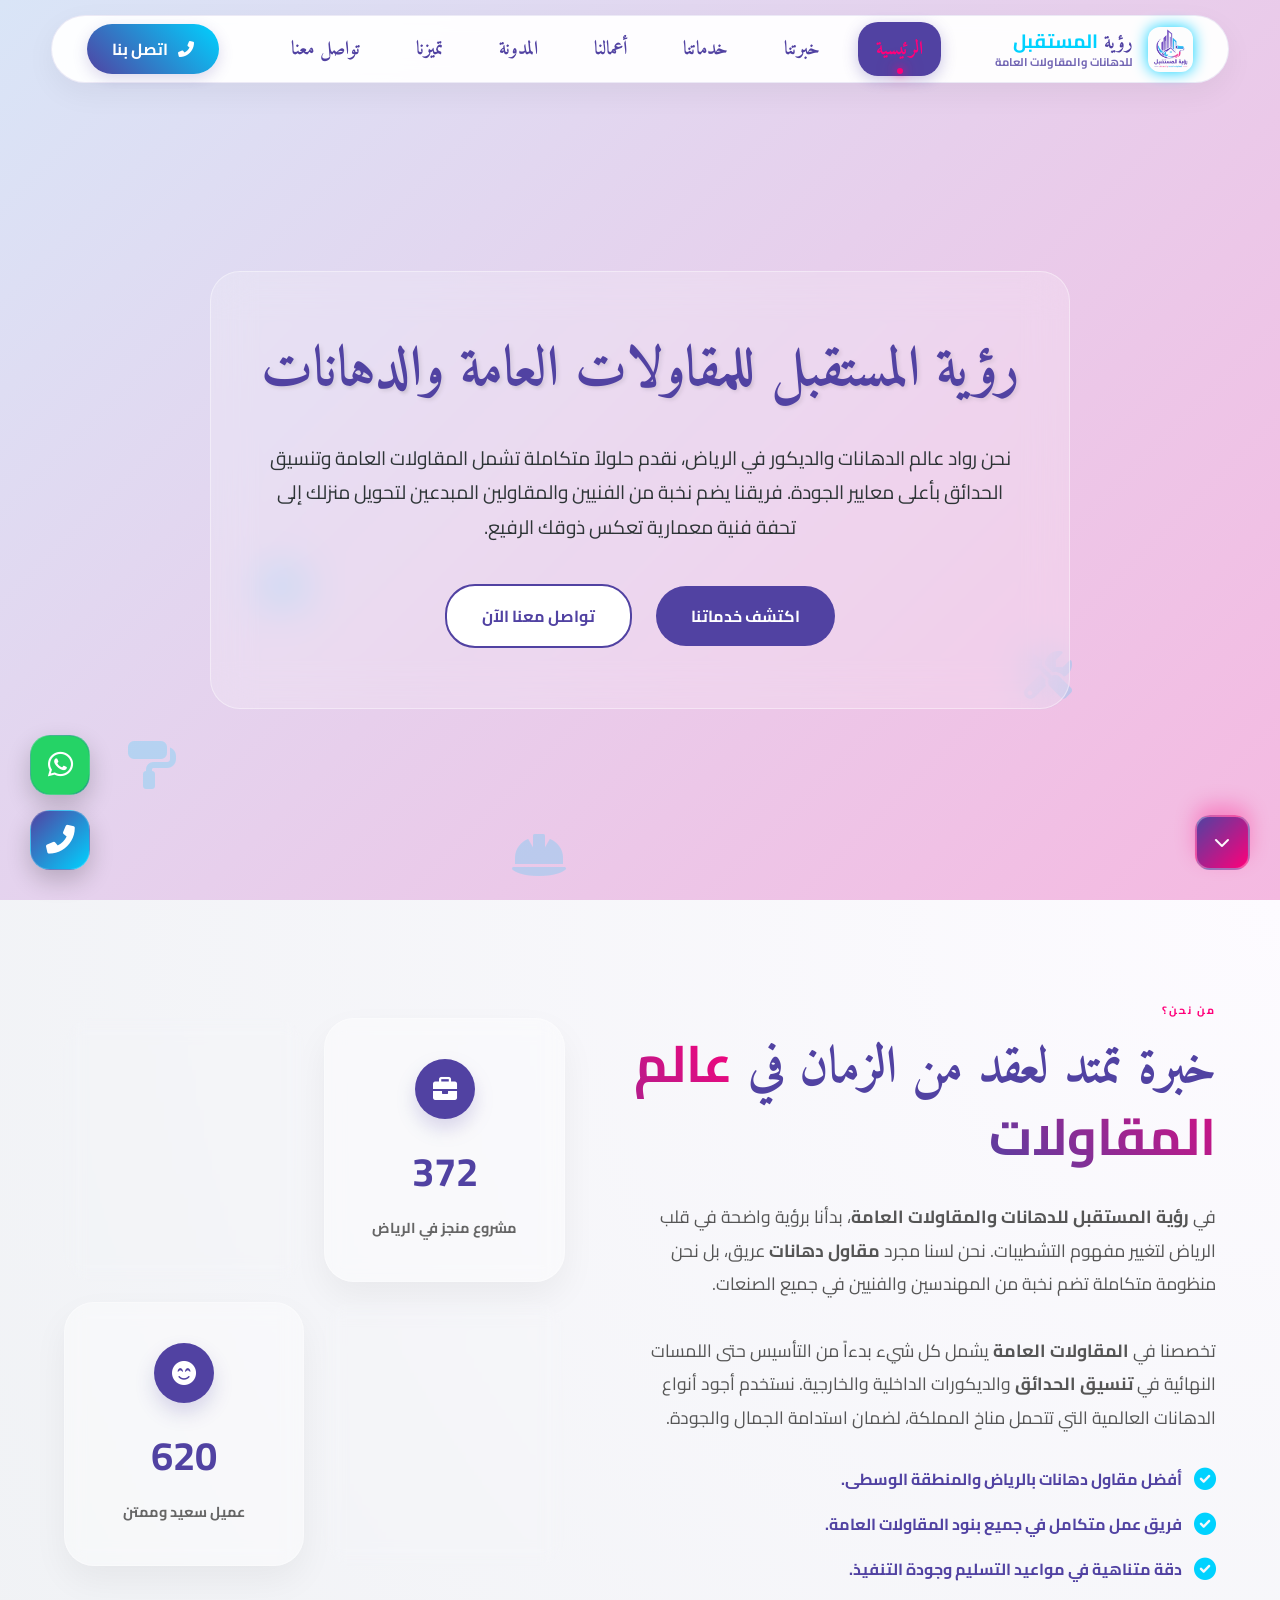
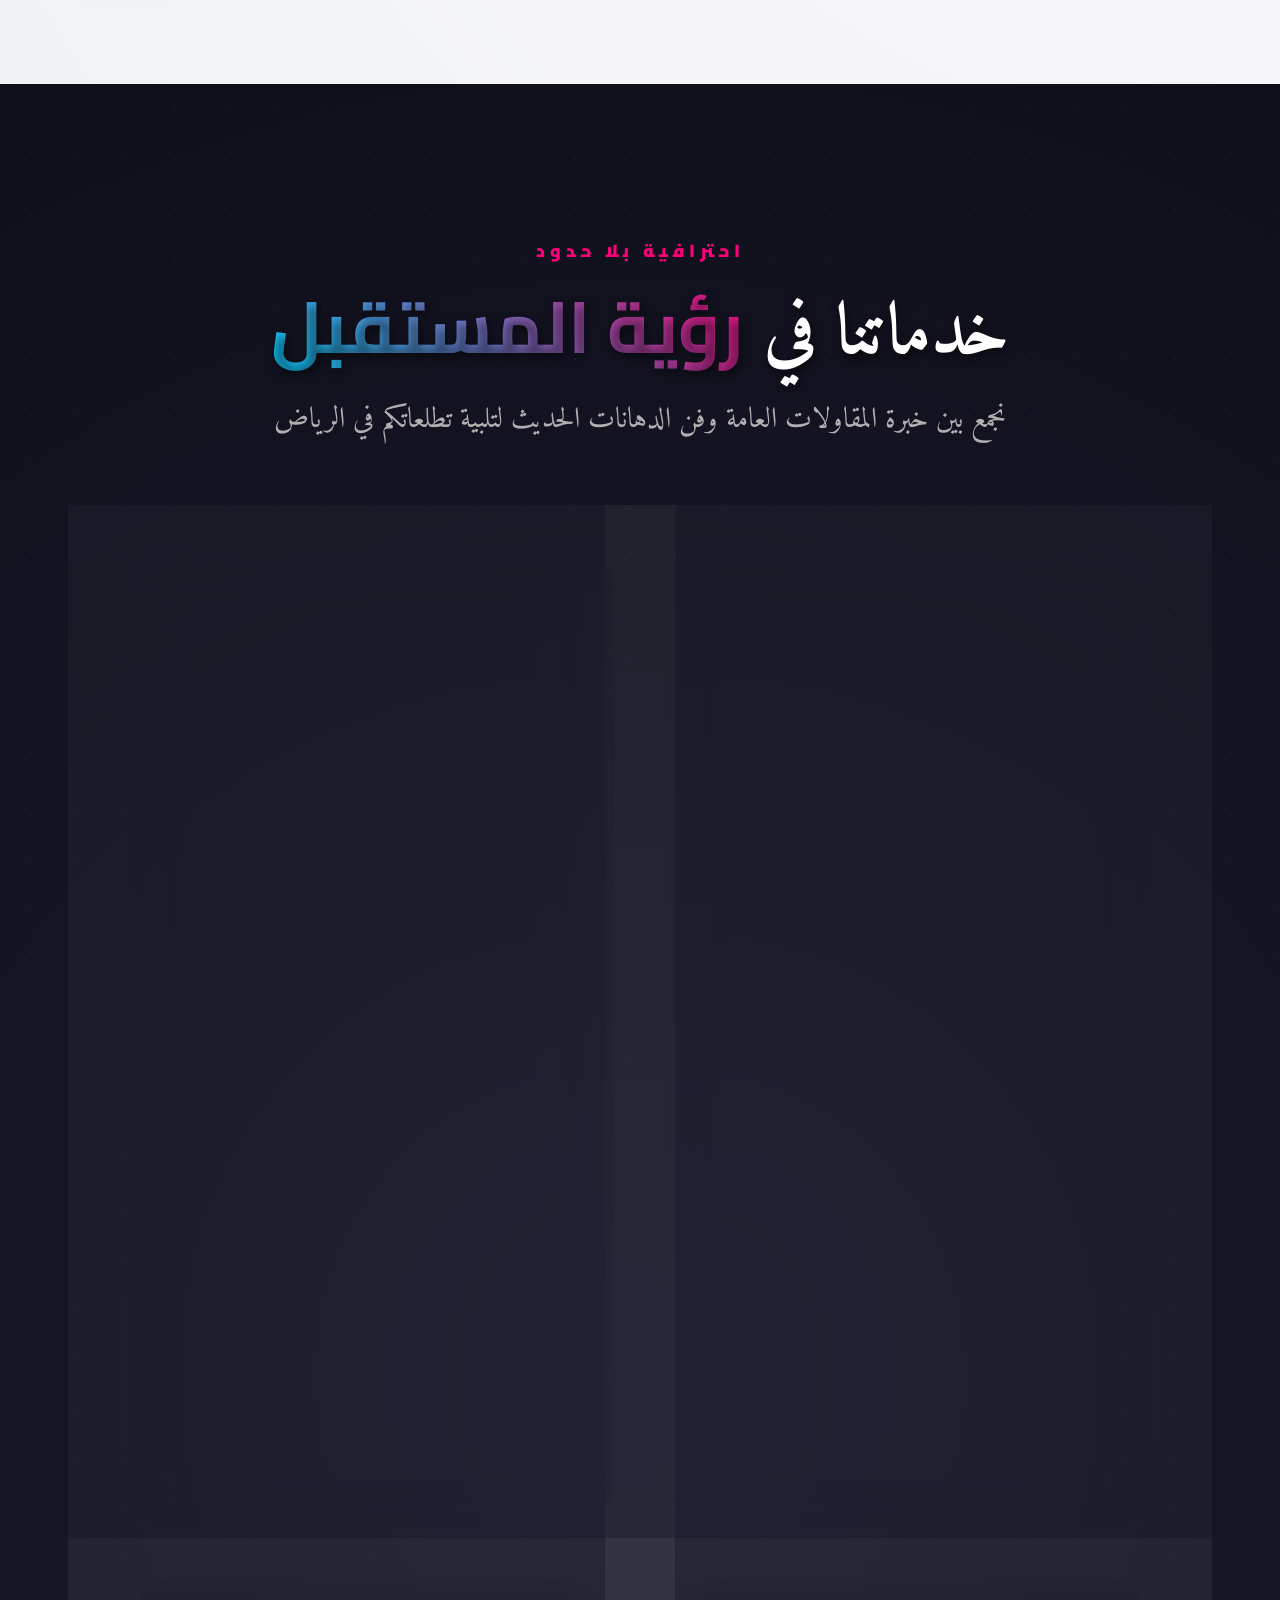
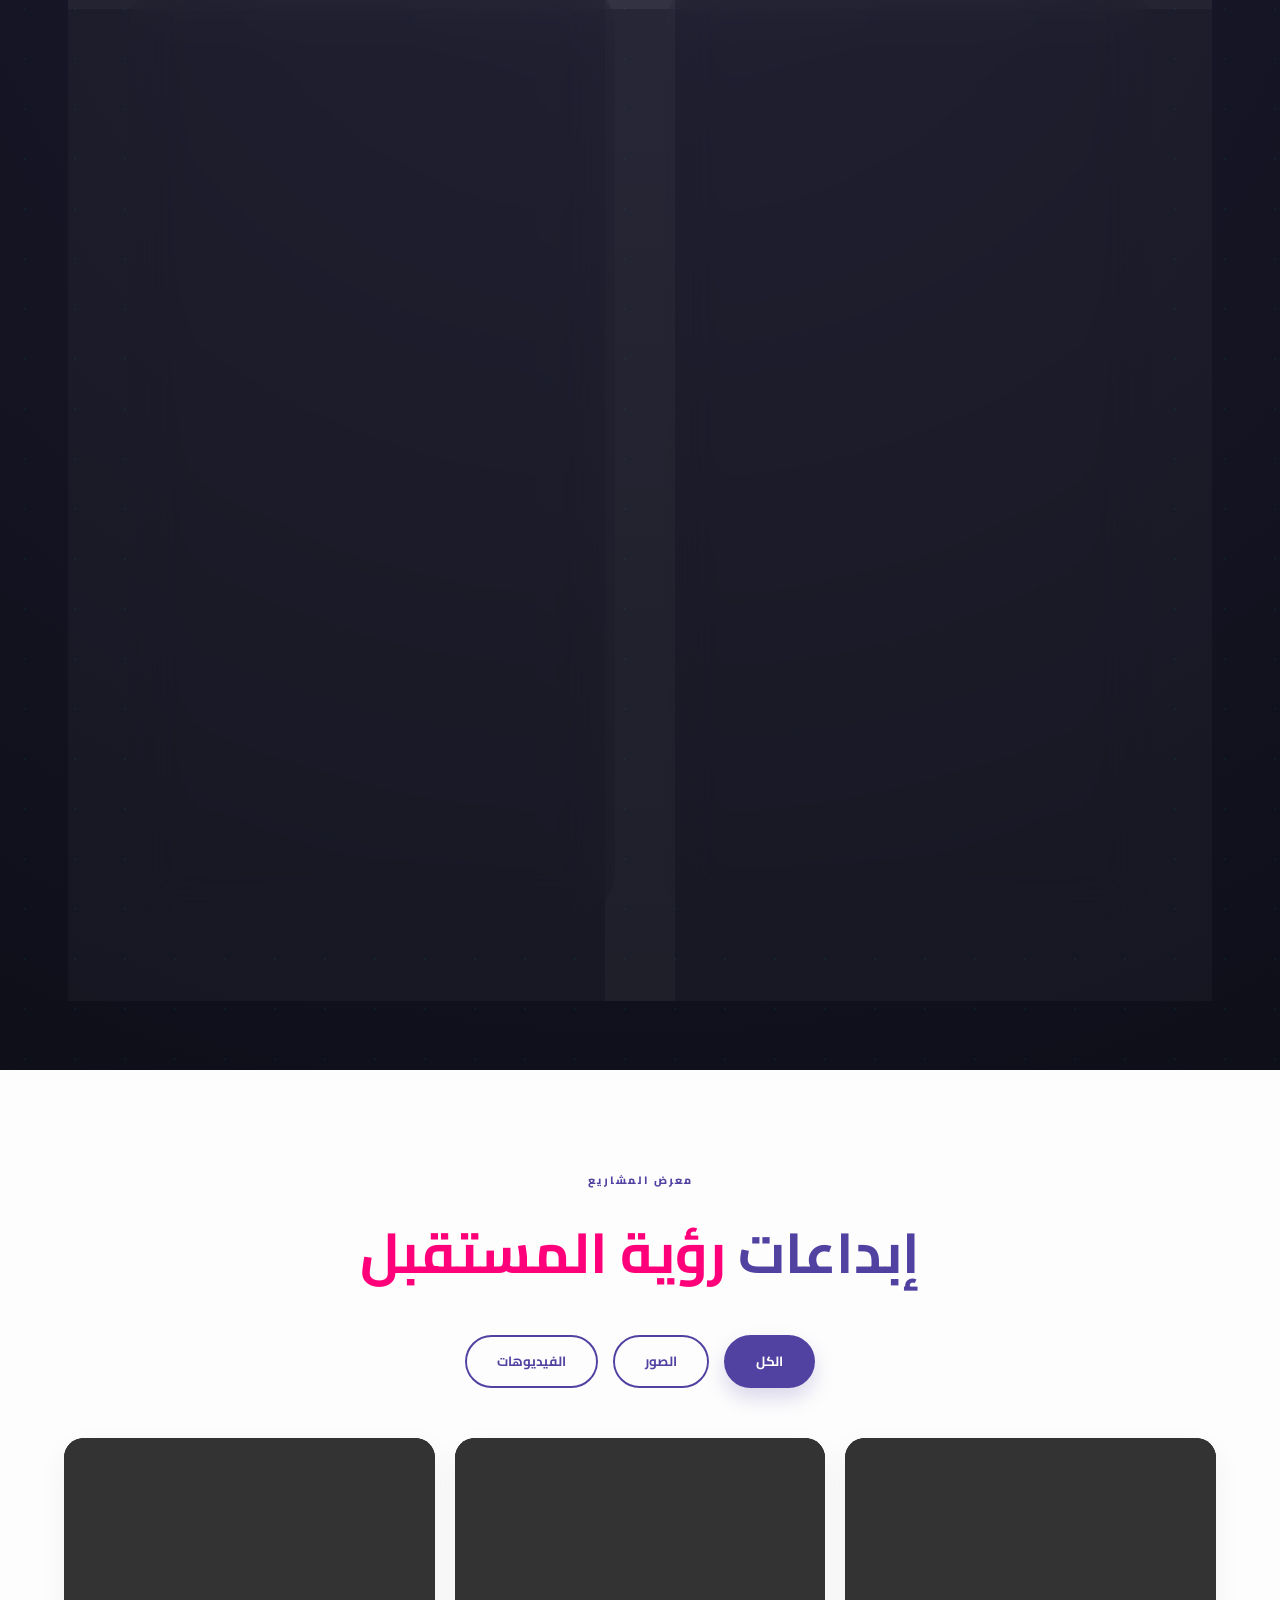
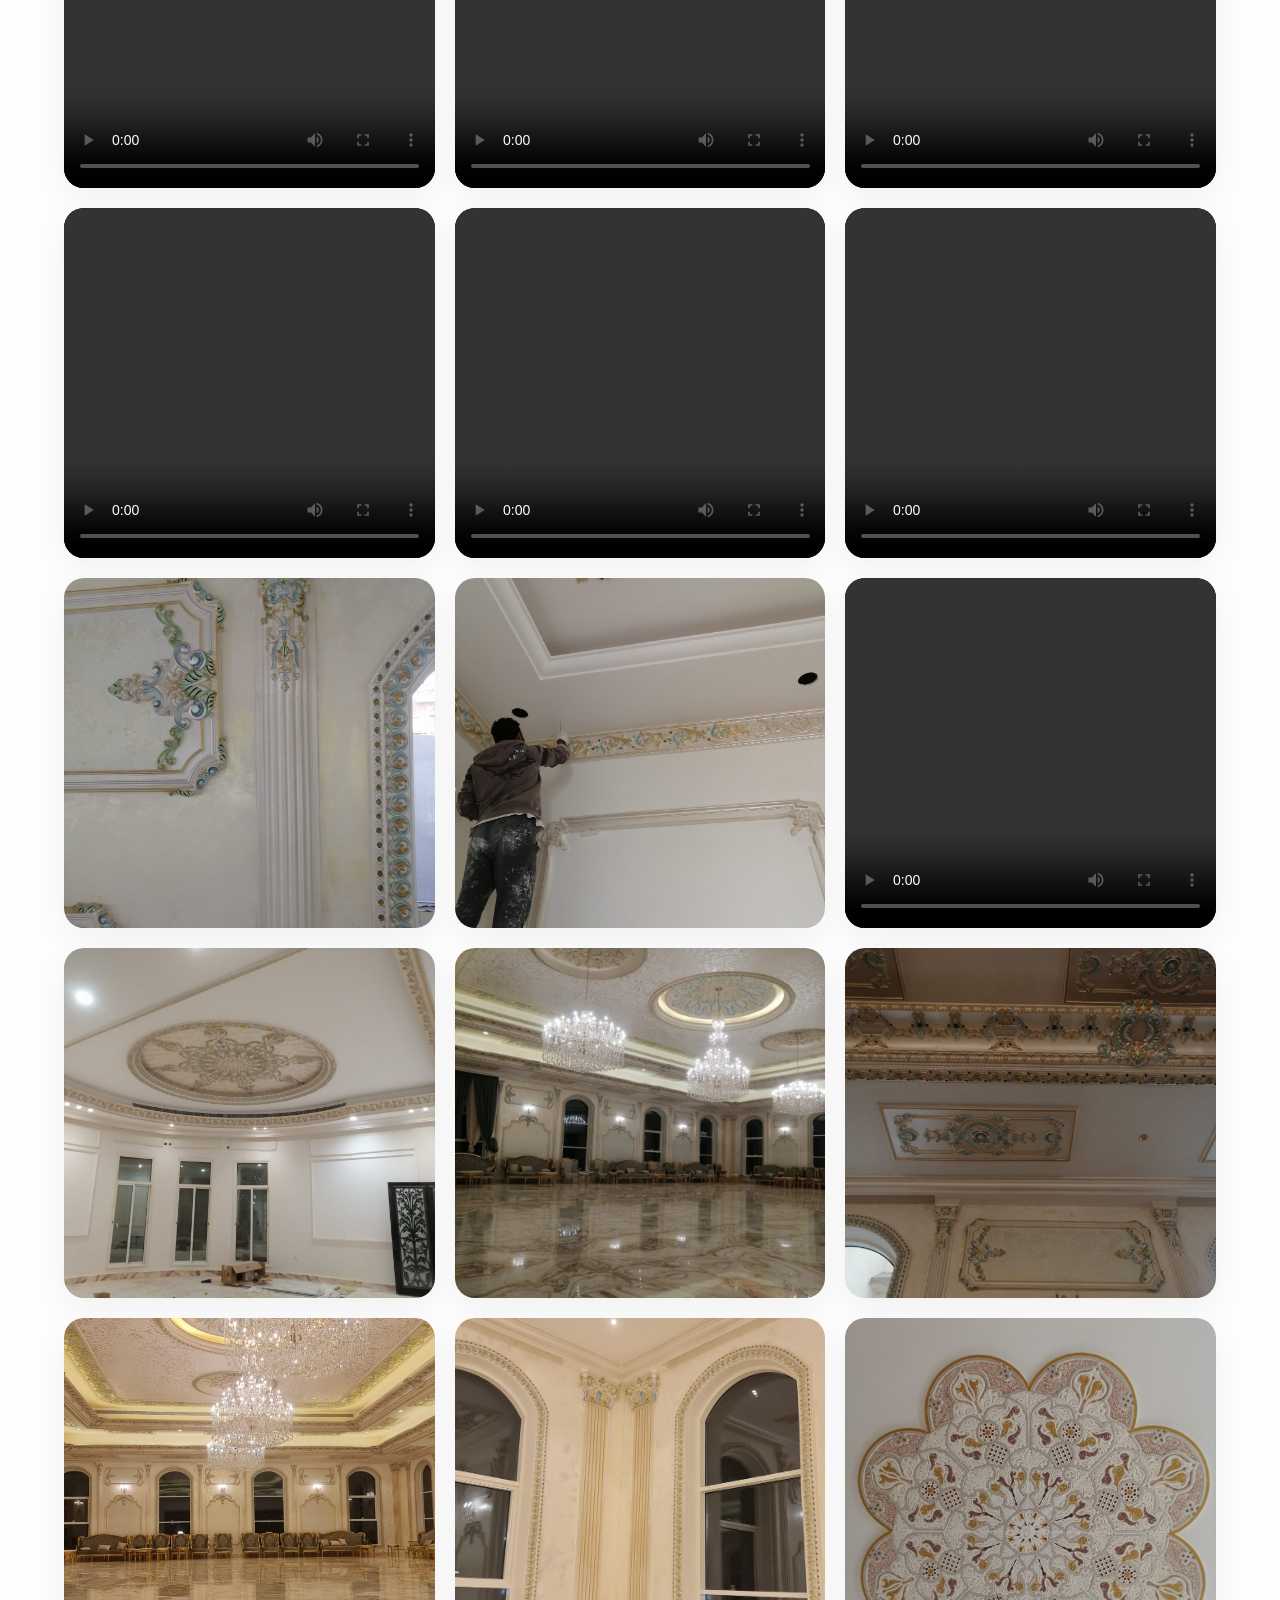
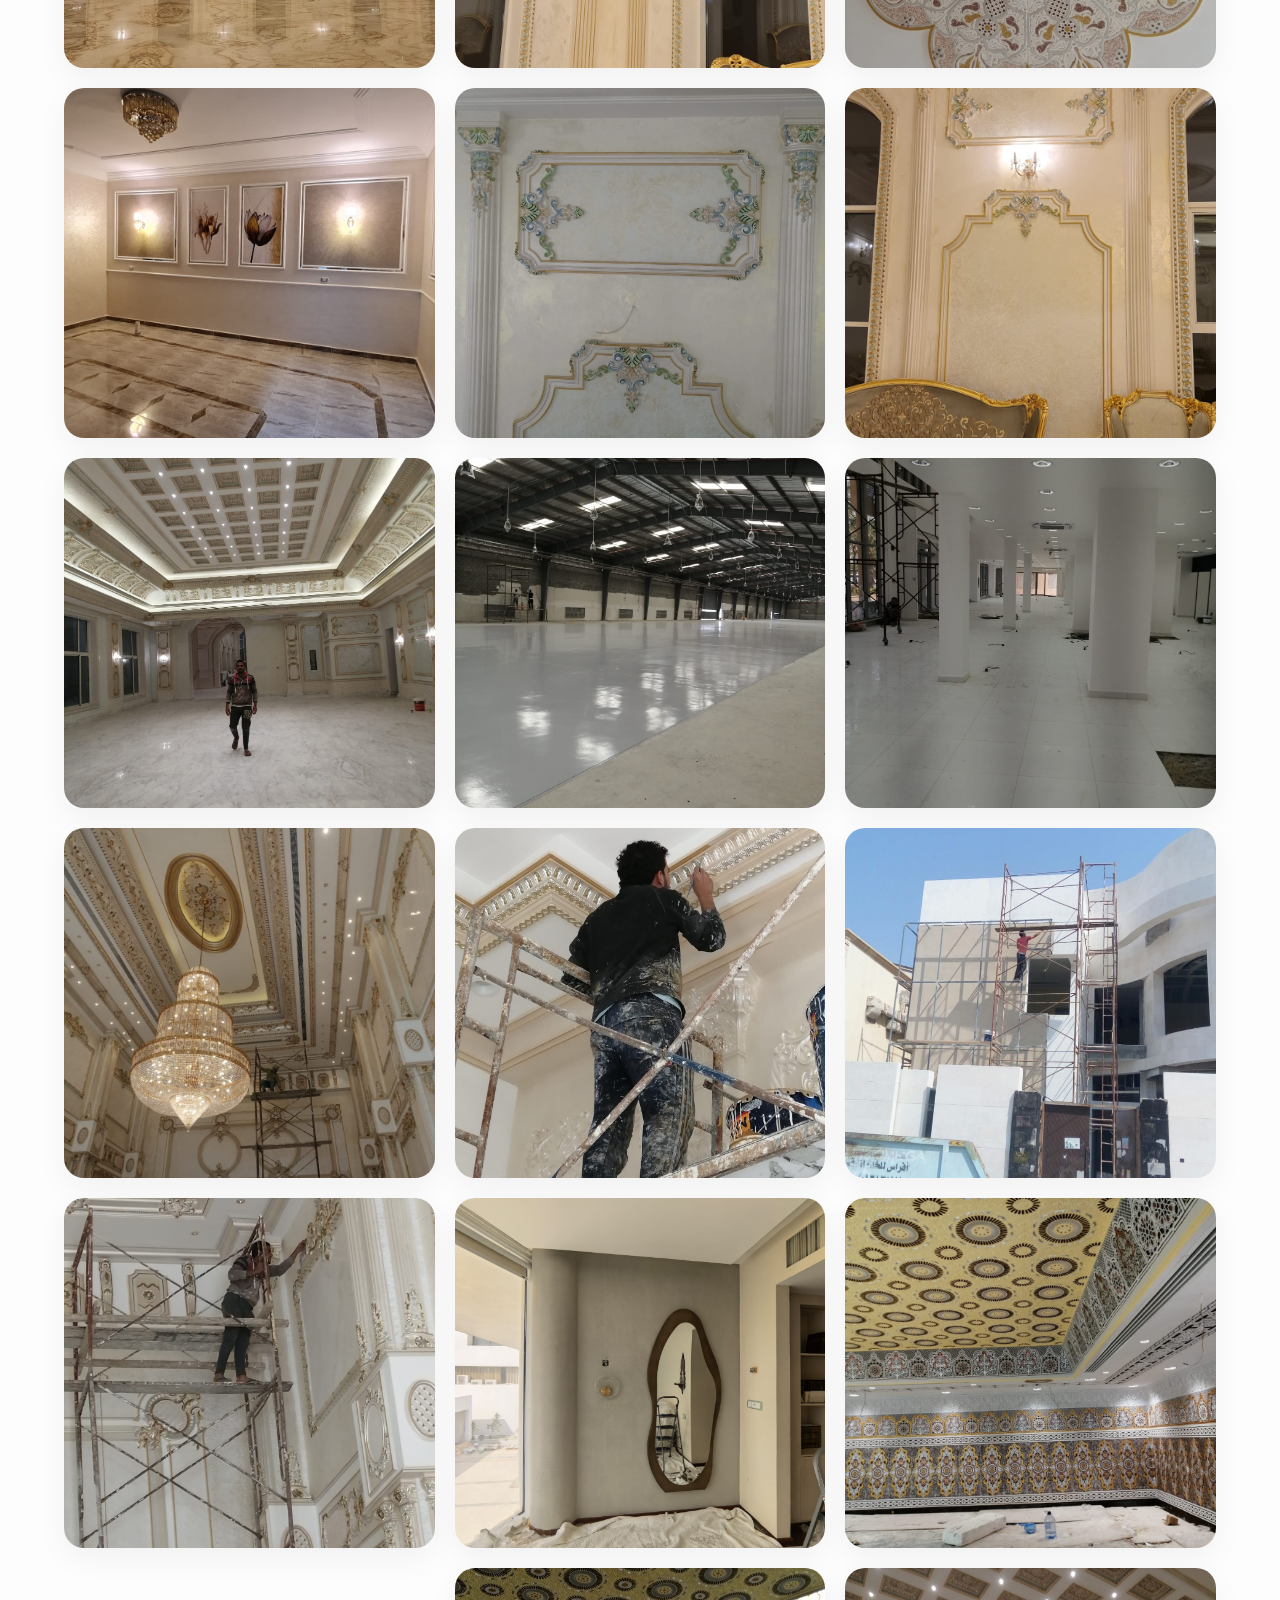
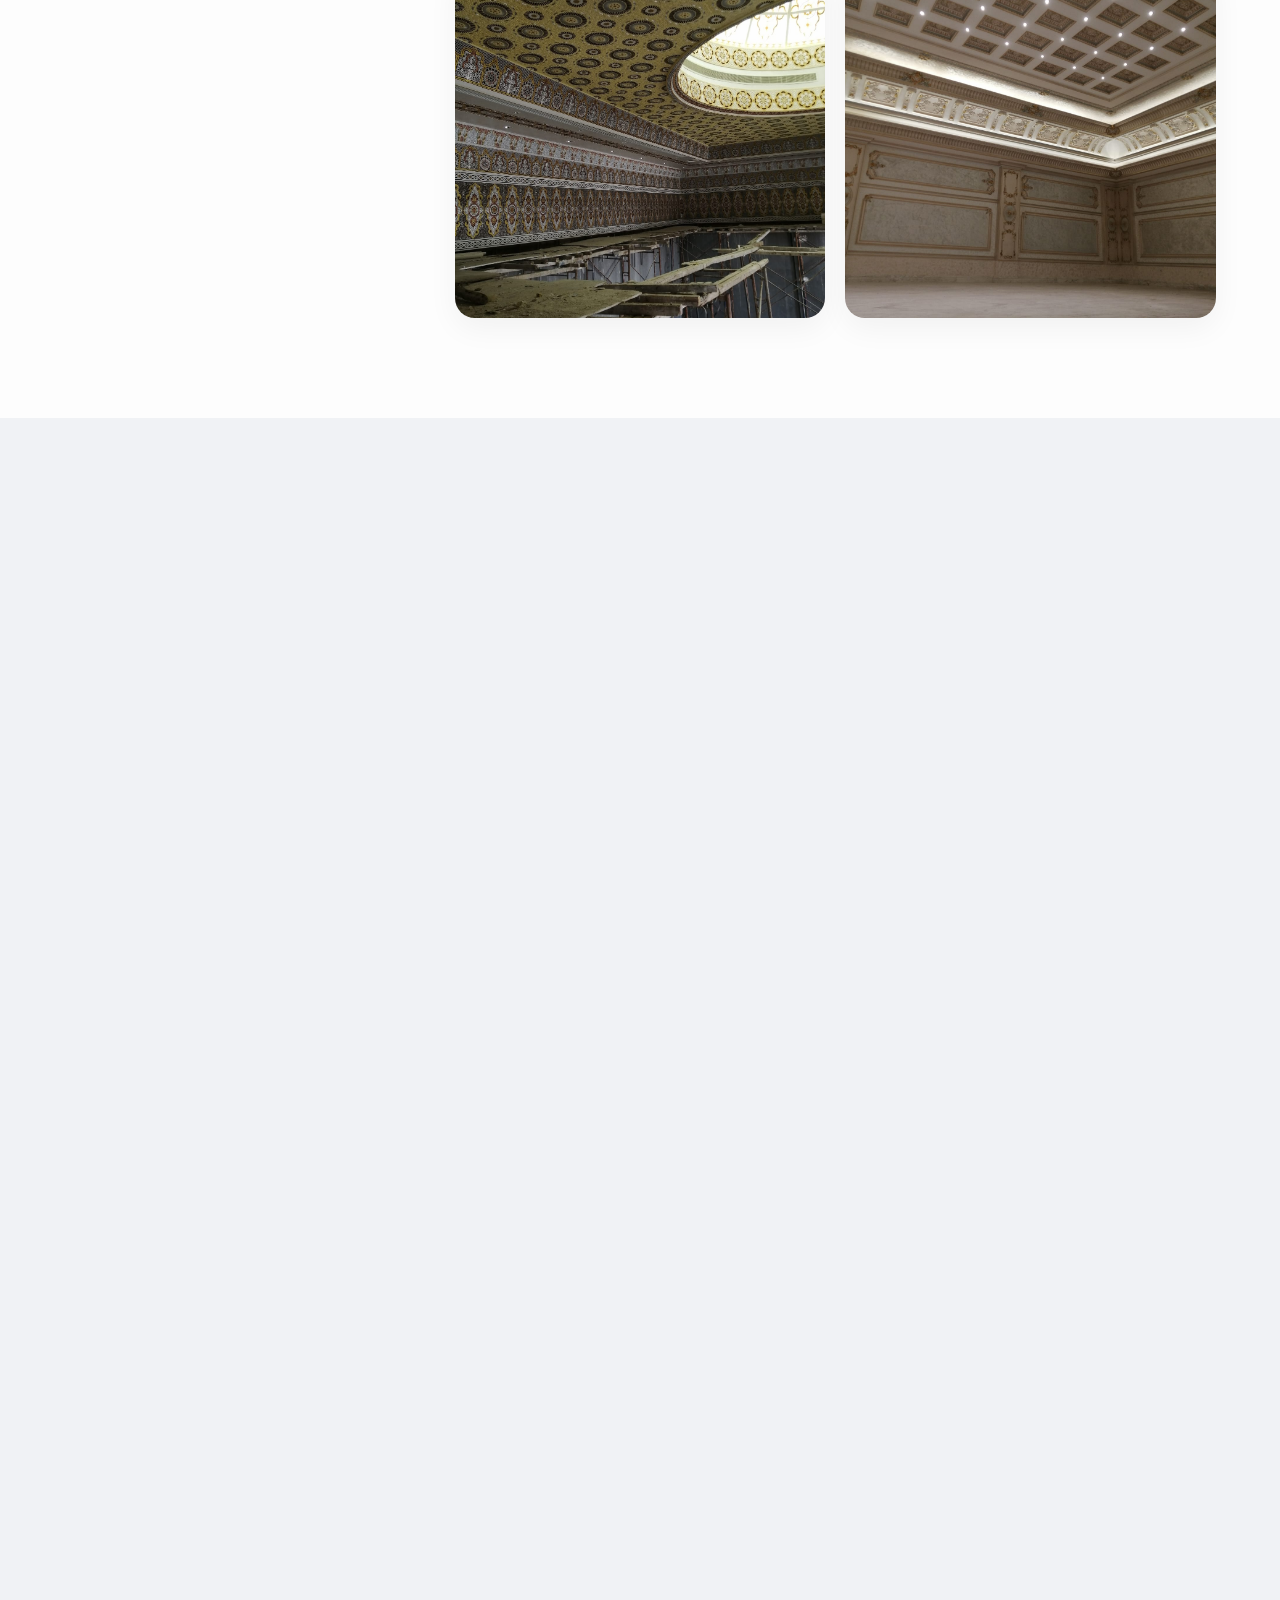
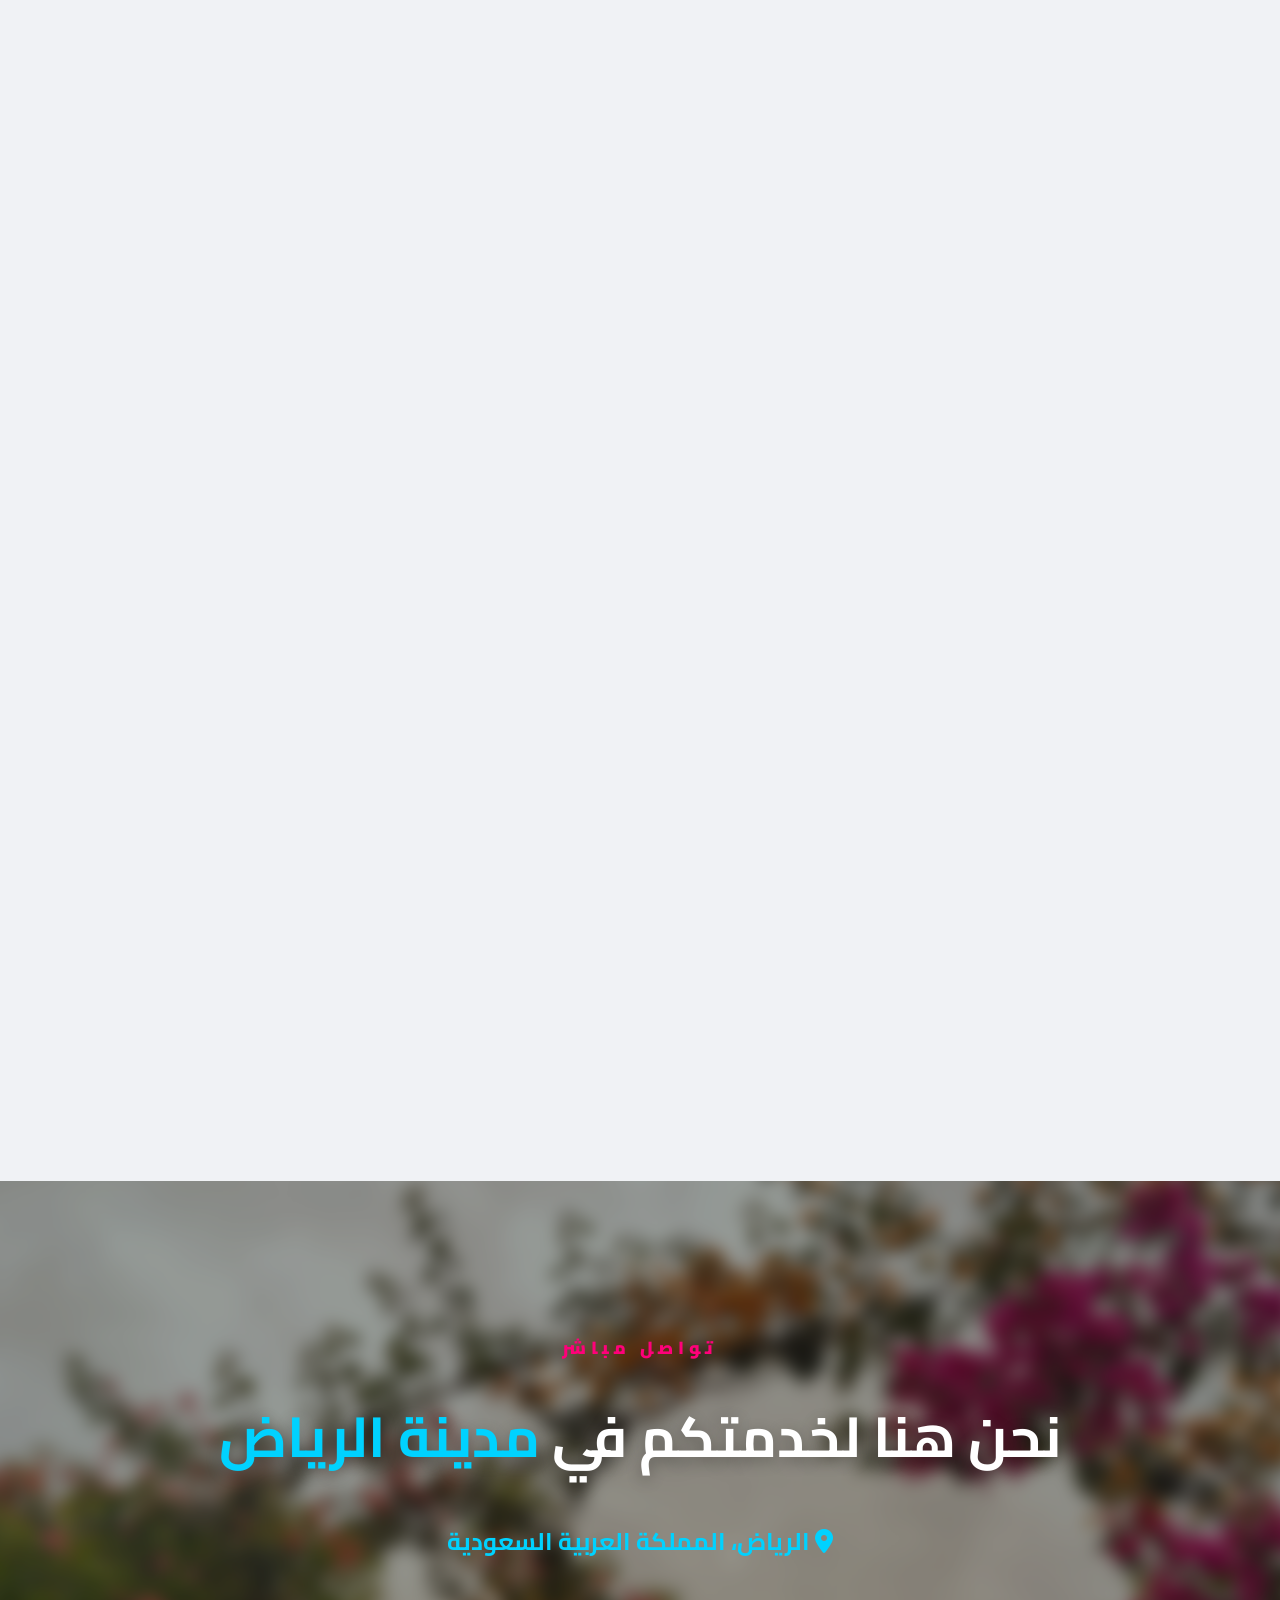
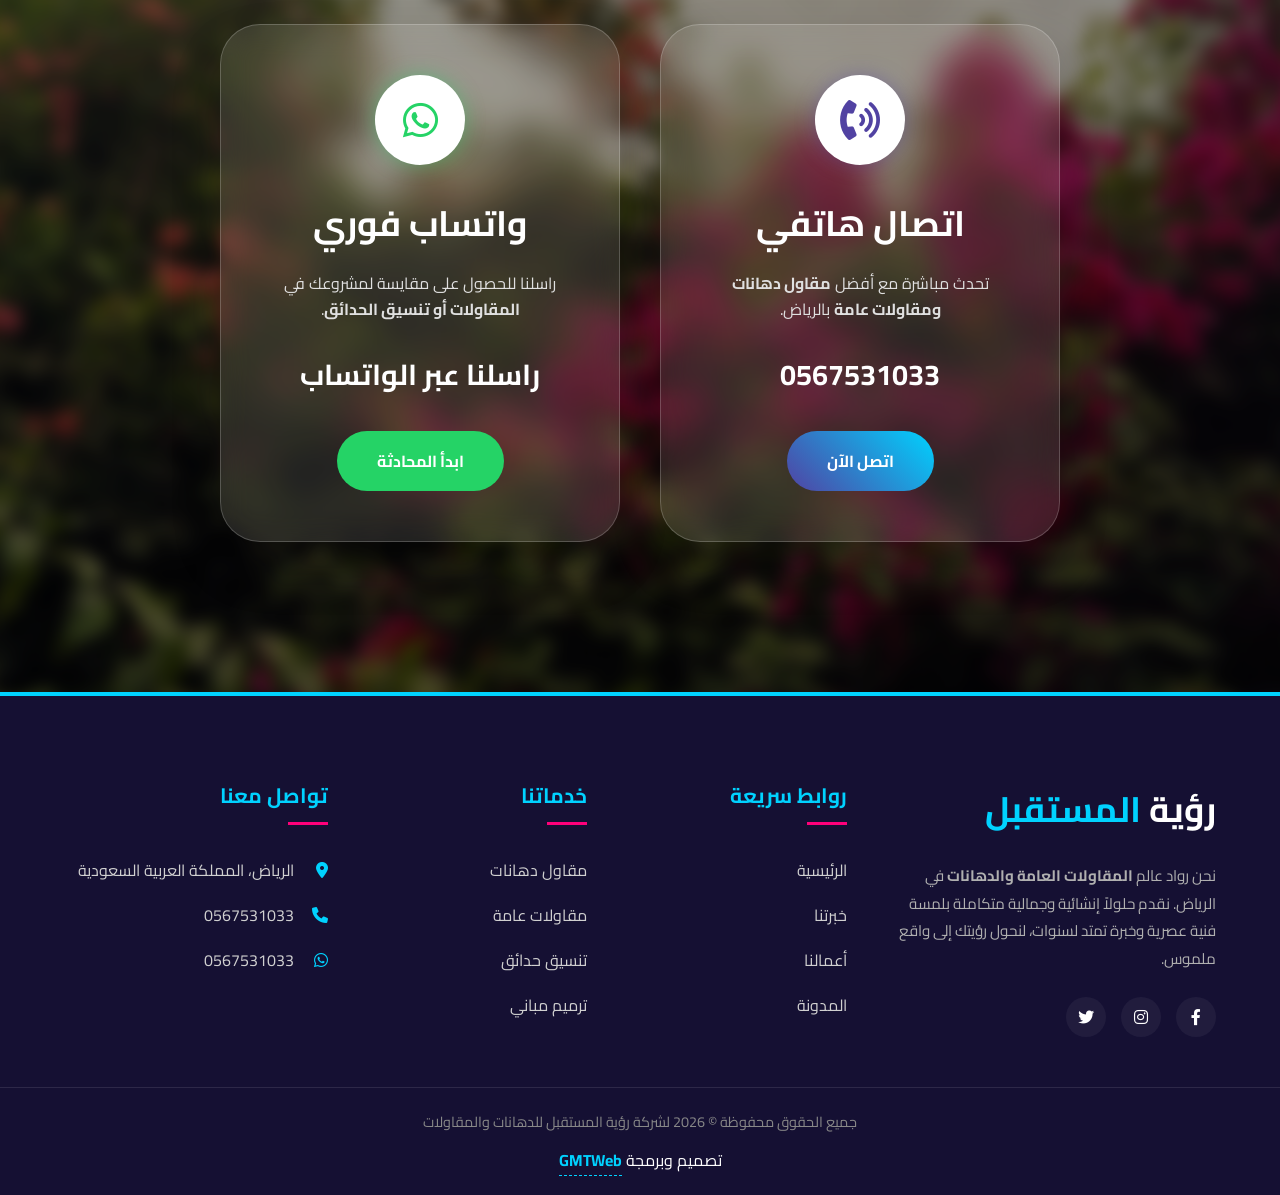
==== commit 426f07f5: "message" ====
--- a/index.html
+++ b/index.html
@@ -4,19 +4,13 @@
     <meta charset="UTF-8">
     <meta name="viewport" content="width=device-width, initial-scale=1.0">
     <title>رؤية المستقبل | دهانات ومقاولات عامة بالرياض</title>
-    <!-- الكلمات المفتاحية للـ SEO -->
     <meta name="description" content="شركة رؤية المستقبل للمقاولات العامة والدهانات بالرياض. أفضل مقاول دهانات، تنسيق حدائق، ومقاولات عامة. فريق متخصص في جميع الصنعات بلمسة إبداعية.">
     <meta name="keywords" content="دهان, مقاول, مقاولات عامه, مقاول دهانات, تنسيق حدائق, مقاولات الرياض, رؤية المستقبل, صيانة منازل">
-    
-    <!-- الخطوط -->
     <link href="https://fonts.googleapis.com/css2?family=Amiri:wght@700&family=Cairo:wght@300;400;700&display=swap" rel="stylesheet">
-    <!-- Font Awesome للأيقونات -->
     <link rel="stylesheet" href="https://cdnjs.cloudflare.com/ajax/libs/font-awesome/6.0.0/css/all.min.css">
     <link rel="stylesheet" href="style.css">
 </head>
 <body>
-
-    <!-- الهيدر والناف بار -->
     <header id="header">
         <nav class="navbar">
             <div class="logo-container">
@@ -47,8 +41,6 @@
                 </div>
             </div>
         </nav>
-
-        <!-- المنيو الخاص بالموبايل -->
         <div class="mobile-menu" id="mobile-menu">
             <ul class="mobile-nav-links">
                 <li><a href="#home">الرئيسية</a></li>
@@ -61,17 +53,13 @@
             </ul>
         </div>
     </header>
-
-    <!-- سكشن الهيرو -->
     <section id="home" class="hero">
         <div class="animated-bg">
-            <!-- أشكال متحركة للمقاولات -->
             <div class="shape shape-1"><i class="fas fa-paint-roller"></i></div>
             <div class="shape shape-2"><i class="fas fa-tools"></i></div>
             <div class="shape shape-3"><i class="fas fa-hard-hat"></i></div>
             <div class="shape shape-4"><i class="fas fa-home"></i></div>
         </div>
-        
         <div class="hero-content">
             <div class="glass-card">
                 <h1 class="hero-title">رؤية المستقبل للمقاولات العامة والدهانات</h1>
@@ -85,12 +73,9 @@
             </div>
         </div>
     </section>
-    <!-- سكشن خبرتنا - ابداع بصري ومعماري -->
-<section id="experience" class="experience-section">
+    <section id="experience" class="experience-section">
     <div class="container">
         <div class="experience-grid">
-            
-            <!-- الجزء الأيمن: المحتوى النصي (SEO Boost) -->
             <div class="experience-text-side">
                 <h6 class="sub-title">من نحن؟</h6>
                 <h2 class="main-title-amiri">خبرة تمتد لعقد من الزمان في <span class="gradient-text">عالم المقاولات</span></h2>
@@ -115,8 +100,6 @@
                     </div>
                 </div>
             </div>
-
-            <!-- الجزء الأيسر: الأرقام والبطاقات الزجاجية المتحركة -->
             <div class="experience-stats-side">
                 <div class="stats-card glass-morph pulse-animation">
                     <div class="stat-icon"><i class="fas fa-briefcase"></i></div>
@@ -145,19 +128,15 @@
 
         </div>
     </div>
-</section>
-<!-- سكشن خدمات رؤية المستقبل - نسخة الإبداع الهادئ -->
-<section id="services" class="services-refined">
+    </section>
+    <section id="services" class="services-refined">
     <div class="container">
         <div class="refined-header">
             <h6 class="top-tag">احترافية بلا حدود</h6>
             <h2 class="amiri-title">خدماتنا في <span class="text-gradient">رؤية المستقبل</span></h2>
             <p class="amiri-subtitle">نجمع بين خبرة المقاولات العامة وفن الدهانات الحديث لتلبية تطلعاتكم في الرياض</p>
         </div>
-
-        <div class="services-modern-grid">
-            
-            <!-- كارد 1: الدهانات -->
+         <div class="services-modern-grid">
             <div class="modern-card glass-effect">
                 <div class="card-top-row">
                     <div class="service-icon"><i class="fas fa-palette"></i></div>
@@ -172,8 +151,6 @@
                     <span><i class="fas fa-check"></i> ديكورات داخلية</span>
                 </div>
             </div>
-
-            <!-- كارد 2: المقاولات العامة -->
             <div class="modern-card glass-effect">
                 <div class="card-top-row">
                     <div class="service-icon icon-blue"><i class="fas fa-city"></i></div>
@@ -188,8 +165,6 @@
                     <span><i class="fas fa-check"></i> تشطيب متكامل</span>
                 </div>
             </div>
-
-            <!-- كارد 3: تنسيق الحدائق -->
             <div class="modern-card glass-effect">
                 <div class="card-top-row">
                     <div class="service-icon icon-pink"><i class="fas fa-leaf"></i></div>
@@ -204,8 +179,6 @@
                     <span><i class="fas fa-check"></i> مظلات وسواتر</span>
                 </div>
             </div>
-
-            <!-- كارد 4: الترميم والصيانة -->
             <div class="modern-card glass-effect">
                 <div class="card-top-row">
                     <div class="service-icon icon-purple"><i class="fas fa-tools"></i></div>
@@ -220,12 +193,10 @@
                     <span><i class="fas fa-check"></i> معالجة تشققات</span>
                 </div>
             </div>
-
-        </div>
-    </div>
-</section>
-<!-- سكشن أعمالنا - معرض الفخامة والإبداع -->
-<section id="works" class="portfolio-section">
+        </div>
+    </div>
+    </section>
+    <section id="works" class="portfolio-section">
     <div class="container">
         <div class="portfolio-header">
             <h6 class="portfolio-tag">معرض المشاريع</h6>
@@ -238,7 +209,6 @@
         </div>
 
         <div class="portfolio-grid">
-            <!-- الفيديوهات (3 فيديوهات) -->
             <div class="portfolio-item video-item" data-category="video">
                 <div class="media-container">
                     <video src="videos/WhatsApp Video 2026-07-14 at 1.29.02 PM.mp4" controls preload="metadata"></video>
@@ -254,8 +224,26 @@
                     <video src="videos/WhatsApp Video 2026-07-14 at 1.29.03M.mp4" controls preload="metadata"></video>
                 </div>
             </div>
-
-            <!-- الصور (23 صورة) -->
+            <div class="portfolio-item video-item" data-category="video">
+                <div class="media-container">
+                    <video src="videos/WhatsApp Video 2026-07-14 at 1.29.43 PM.mp4" controls preload="metadata"></video>
+                </div>
+            </div>
+            <div class="portfolio-item video-item" data-category="video">
+                <div class="media-container">
+                    <video src="videos/WhatsApp Video 2026-07-14 at 1.31.52 PM.mp4" controls preload="metadata"></video>
+                </div>
+            </div>
+            <div class="portfolio-item video-item" data-category="video">
+                <div class="media-container">
+                    <video src="videos/WhatsApp Video 2026-07-14 at 1.35.47 PM.mp4" controls preload="metadata"></video>
+                </div>
+            </div>
+            <div class="portfolio-item video-item" data-category="video">
+                <div class="media-container">
+                    <video src="videos/WhatsApp Video 2026-07-14 at 1.37.22 PM.mp4" controls preload="metadata"></video>
+                </div>
+            </div>
             <div class="portfolio-item photo-item" data-category="photo"><div class="media-container"><img src="images/WhatsApp Image 2026-07-14 at 1.25.42 PM.jpeg" alt="عمل مقاولات"></div></div>
             <div class="portfolio-item photo-item" data-category="photo"><div class="media-container"><img src="images/WhatsApp Image 2026-07-14 at 1.25.43 PM.jpeg" alt="دهانات الرياض"></div></div>
             <div class="portfolio-item photo-item" data-category="photo"><div class="media-container"><img src="images/WhatsApp Image 2026-07-14 at 1.25.46 PM.jpeg" alt="تنسيق حدائق"></div></div>
@@ -280,16 +268,14 @@
             <div class="portfolio-item photo-item" data-category="photo"><div class="media-container"><img src="images/WhatsApp Image 2026-07-14 at 1.26.16 PM.jpeg" alt="داخلية"></div></div>
         </div>
     </div>
-</section>
-<section id="blog" class="blog-section">
+    </section>
+    <section id="blog" class="blog-section">
     <div class="container">
         <div class="section-header">
             <h6 class="top-tag">آخر الأخبار</h6>
             <h2 class="amiri-font main-title">مدونة <span class="text-gradient">رؤية المستقبل</span> 2026</h2>
         </div>
-
         <div class="blog-grid">
-            <!-- مقال 1 -->
             <div class="blog-card" data-aos="fade-up">
                 <div class="blog-img">
                     <img src="images/WhatsApp Image 2026-07-14 at 1.25.57 PM.jpeg" alt="دهانات 2026">
@@ -301,8 +287,6 @@
                     <a href="blog-details.html?id=1" class="read-more-btn">اقرأ المزيد <i class="fas fa-arrow-left"></i></a>
                 </div>
             </div>
-
-            <!-- مقال 2 -->
             <div class="blog-card" data-aos="fade-up" data-aos-delay="200">
                 <div class="blog-img">
                     <img src="images/OIP.webp" alt="مقاولات عامة">
@@ -314,8 +298,6 @@
                     <a href="blog-details.html?id=2" class="read-more-btn">اقرأ المزيد <i class="fas fa-arrow-left"></i></a>
                 </div>
             </div>
-
-            <!-- مقال 3 -->
             <div class="blog-card" data-aos="fade-up" data-aos-delay="400">
                 <div class="blog-img">
                     <img src="images/about.png" alt="تنسيق حدائق">
@@ -329,8 +311,8 @@
             </div>
         </div>
     </div>
-</section>
-<section id="features" class="excellence-section">
+    </section>
+    <section id="features" class="excellence-section">
     <div class="container">
         <div class="excellence-header">
             <h6 class="excellence-tag">لماذا نحن؟</h6>
@@ -339,7 +321,6 @@
         </div>
 
         <div class="excellence-grid">
-            <!-- ميزة 1: الدقة -->
             <div class="excellence-card glass-glow-dark">
                 <div class="icon-box">
                     <i class="fas fa-microscope"></i>
@@ -348,8 +329,6 @@
                 <h3 class="amiri-font">دقة متناهية</h3>
                 <p>نستخدم أحدث أجهزة القياس والليزر لضمان استواء الأسطح ودقة التنفيذ في كل زاوية من منزلك، لأن التفاصيل الصغيرة هي ما يصنع الفارق.</p>
             </div>
-
-            <!-- ميزة 2: الفريق -->
             <div class="excellence-card glass-glow-dark">
                 <div class="icon-box secondary-bg">
                     <i class="fas fa-user-shield"></i>
@@ -358,8 +337,6 @@
                 <h3 class="amiri-font">فريق متكامل</h3>
                 <p>نمتلك فريقاً من الفنيين والمقاولين المبدعين في كافة الصنعات، يعملون تحت إدارة واحدة لضمان سلاسة العمل وتناسق النتائج النهائية.</p>
             </div>
-
-            <!-- ميزة 3: الضمان -->
             <div class="excellence-card glass-glow-dark">
                 <div class="icon-box accent-bg">
                     <i class="fas fa-handshake"></i>
@@ -368,8 +345,6 @@
                 <h3 class="amiri-font">ضمان حقيقي</h3>
                 <p>نحن واثقون من جودتنا، لذا نقدم ضمانات حقيقية وموثقة على كافة أعمال الدهانات والمقاولات، لنمنح عملائنا راحة البال التامة.</p>
             </div>
-
-            <!-- ميزة 4: السرعة -->
             <div class="excellence-card glass-glow-dark">
                 <div class="icon-box mixed-bg">
                     <i class="fas fa-stopwatch"></i>
@@ -380,10 +355,8 @@
             </div>
         </div>
     </div>
-</section>
-<!-- سكشن تواصل معنا - تجربة تواصل عصرية -->
-<section id="contact" class="contact-section">
-    <!-- خلفية الصورة المضببة -->
+    </section>
+    <section id="contact" class="contact-section">
     <div class="contact-bg-overlay"></div>
     
     <div class="container">
@@ -394,7 +367,6 @@
         </div>
 
         <div class="contact-grid">
-            <!-- كارد الاتصال الهاتفي -->
             <div class="contact-card glass-card-v3" data-aos="zoom-in">
                 <div class="contact-icon call-icon">
                     <i class="fas fa-phone-volume"></i>
@@ -404,8 +376,6 @@
                 <a href="tel:0567531033" class="contact-link">0567531033</a>
                 <a href="tel:0567531033" class="contact-btn call-bg">اتصل الآن</a>
             </div>
-
-            <!-- كارد الواتساب -->
             <div class="contact-card glass-card-v3" data-aos="zoom-in" data-aos-delay="200">
                 <div class="contact-icon wa-icon">
                     <i class="fab fa-whatsapp"></i>
@@ -417,13 +387,11 @@
             </div>
         </div>
     </div>
-</section>
-<footer class="main-footer">
+    </section>
+    <footer class="main-footer">
     <div class="container">
         <div class="footer-grid">
-            
-            <!-- العمود الأول: عن الشركة -->
-            <div class="footer-col about-col">
+                        <div class="footer-col about-col">
                 <h2 class="amiri-font footer-logo">رؤية <span class="highlight">المستقبل</span></h2>
                 <p class="footer-desc">
                     نحن رواد عالم <strong>المقاولات العامة والدهانات</strong> في الرياض. نقدم حلولاً إنشائية وجمالية متكاملة بلمسة فنية عصرية وخبرة تمتد لسنوات، لنحول رؤيتك إلى واقع ملموس.
@@ -434,8 +402,6 @@
                     <a href="#"><i class="fab fa-twitter"></i></a>
                 </div>
             </div>
-
-            <!-- العمود الثاني: روابط سريعة -->
             <div class="footer-col">
                 <h4 class="footer-title">روابط سريعة</h4>
                 <ul class="footer-links">
@@ -445,8 +411,6 @@
                     <li><a href="#blog">المدونة</a></li>
                 </ul>
             </div>
-
-            <!-- العمود الثالث: خدماتنا -->
             <div class="footer-col">
                 <h4 class="footer-title">خدماتنا</h4>
                 <ul class="footer-links">
@@ -456,8 +420,6 @@
                     <li><a href="#services">ترميم مباني</a></li>
                 </ul>
             </div>
-
-            <!-- العمود الرابع: بيانات التواصل -->
             <div class="footer-col">
                 <h4 class="footer-title">تواصل معنا</h4>
                 <ul class="contact-info">
@@ -468,8 +430,6 @@
             </div>
 
         </div>
-
-        <!-- الجزء السفلي: حقوق الملكية والمصمم -->
         <div class="footer-bottom">
             <p class="copyright">جميع الحقوق محفوظة &copy; 2026 لشركة رؤية المستقبل للدهانات والمقاولات</p>
             <p class="developer">
@@ -478,9 +438,8 @@
             </p>
         </div>
     </div>
-</footer>
-<!-- أزرار التواصل العائمة (الجهة اليسرى) -->
-<div class="floating-contact-wrap">
+    </footer>
+    <div class="floating-contact-wrap">
     <a href="https://wa.me/966567531033" target="_blank" class="fab-btn whatsapp-fab" title="راسلنا عبر واتساب">
         <i class="fab fa-whatsapp"></i>
         <span class="fab-ping"></span>
@@ -489,12 +448,10 @@
     <a href="tel:0567531033" class="fab-btn call-fab" title="اتصل بنا الآن">
         <i class="fas fa-phone-alt"></i>
     </a>
-</div>
-    <!-- سهم التنقل العائم -->
+    </div>
     <div id="scroll-top" class="floating-arrow">
         <i class="fas fa-chevron-up"></i>
     </div>
-
     <script src="script.js"></script>
 </body>
 </html>
--- a/style.css
+++ b/style.css
@@ -1,7 +1,7 @@
 :root {
-    --primary: #5142a2; /* بنفسجي ملكي هادئ */
-    --secondary: #00d2ff; /* أزرق سماوي للمستقبل */
-    --accent: #ff007a; /* الأكسنت الزهري */
+    --primary: #5142a2; 
+    --secondary: #00d2ff; 
+    --accent: #ff007a; 
     --glass: rgba(255, 255, 255, 0.15);
     --glass-border: rgba(255, 255, 255, 0.3);
     --text-dark: #2d3436;
@@ -20,8 +20,6 @@
     color: var(--text-dark);
     overflow-x: hidden;
 }
-
-/* Header & Navigation */
 header {
     position: fixed;
     top: 0;
@@ -54,7 +52,7 @@
     width: 45px;
     height: 45px;
     border-radius: 12px;
-    background: var(--primary); /* ستايل افتراضي للوجو */
+    background: var(--primary); 
     box-shadow: 0 0 15px var(--secondary);
 }
 
@@ -105,15 +103,13 @@
     transform: scale(1.05);
     box-shadow: 0 5px 20px var(--secondary);
 }
-
-/* Hero Section */
 .hero {
     height: 100vh;
     display: flex;
     align-items: center;
     justify-content: center;
     position: relative;
-    background: linear-gradient(135deg, #f5f7fa 0%, #c3cfe2 100%);
+    background: linear-gradient(135deg, #d9e5f7 0%, #f5b9e1 100%);
     overflow: hidden;
 }
 
@@ -159,13 +155,10 @@
 
 .btn-primary { background: var(--primary); color: white; }
 .btn-secondary { background: white; color: var(--primary); border: 2px solid var(--primary); }
-
-/* Animations */
 @keyframes zoomInOut {
     0% { transform: scale(1); }
     100% { transform: scale(1.03); }
 }
-
 .animated-bg .shape {
     position: absolute;
     font-size: 3rem;
@@ -173,18 +166,14 @@
     opacity: 0.2;
     animation: float 10s infinite linear;
 }
-
 @keyframes float {
     0% { transform: translateY(0) rotate(0deg); }
     100% { transform: translateY(-100vh) rotate(360deg); }
 }
-
 .shape-1 { top: 80%; left: 10%; animation-duration: 15s; }
 .shape-2 { top: 70%; left: 80%; animation-duration: 12s; color: var(--accent); }
 .shape-3 { top: 90%; left: 40%; animation-duration: 18s; }
 .shape-4 { top: 60%; left: 20%; animation-duration: 14s; color: var(--primary); }
-
-/* Floating Arrow */
 .floating-arrow {
     position: fixed;
     bottom: 30px;
@@ -202,10 +191,7 @@
     color: var(--primary);
     transition: var(--transition);
 }
-
 .floating-arrow.down { transform: rotate(180deg); }
-
-/* Mobile Side Menu Style */
 .mobile-menu {
     position: fixed;
     top: -100%;
@@ -219,9 +205,7 @@
     transition: 0.5s ease;
     box-shadow: 0 10px 30px rgba(0,0,0,0.2);
 }
-
 .mobile-menu.active { top: 100px; }
-
 .mobile-nav-links {
     list-style: none;
     text-align: center;
@@ -249,8 +233,6 @@
     background: var(--primary);
     border-radius: 3px;
 }
-
-/* Responsiveness */
 @media (max-width: 768px) {
     header { padding: 15px 20px; }
     .nav-links, .call-btn.desktop-only { display: none; }
@@ -258,7 +240,6 @@
     .hero-title { font-size: 2rem; }
     .navbar { padding: 10px 20px; }
 }
-/* تغيير الخط للناف بار واللوجو */
 .nav-item, .brand-name {
     font-family: 'Amiri', serif !important;
     font-size: 1.2rem;
@@ -277,16 +258,16 @@
     opacity: 0.8;
 }
 .hero-content {
-    margin-top: 80px; /* زيادة المسافة من الأعلى لتنزيل البوكس */
+    margin-top: 80px; 
 }
 .floating-arrow {
-    left: auto; /* إلغاء التموضع القديم */
-    right: 30px; /* نقله لليمين */
-    background: linear-gradient(135deg, var(--accent), var(--primary)); /* لون مميز */
+    left: auto; 
+    right: 30px; 
+    background: linear-gradient(135deg, var(--accent), var(--primary)); 
     color: white;
     width: 55px;
     height: 55px;
-    border-radius: 15px; /* شكل مربع زواياه ناعمة مثل الأيفون */
+    border-radius: 15px; 
     border: 2px solid rgba(255, 255, 255, 0.3);
     box-shadow: 0 10px 20px rgba(255, 0, 122, 0.3);
 }
@@ -295,7 +276,6 @@
     transform: scale(1.1) translateY(-5px);
     box-shadow: 0 15px 25px rgba(255, 0, 122, 0.5);
 }
-/* سكشن خبرتنا */
 .experience-section {
     padding: 100px 5%;
     background: radial-gradient(circle at top right, #fdfbff, #f0f2f5);
@@ -356,8 +336,6 @@
     color: var(--secondary);
     font-size: 1.4rem;
 }
-
-/* ستايل البطاقات الزجاجية */
 .experience-stats-side {
     display: grid;
     grid-template-columns: 1fr 1fr;
@@ -407,8 +385,6 @@
 
 .secondary-icon { background: var(--secondary); box-shadow: 0 10px 20px rgba(0, 210, 255, 0.2); }
 .accent-icon { background: var(--accent); box-shadow: 0 10px 20px rgba(255, 0, 122, 0.2); }
-
-/* الأنميشن الخاص بالبطاقات */
 @keyframes floatAnim {
     0% { transform: translateY(0px); }
     100% { transform: translateY(-20px); }
@@ -426,8 +402,6 @@
 .pulse-animation {
     animation: pulseAnim 4s infinite alternate ease-in-out;
 }
-
-/* استجابة الموبايل */
 @media (max-width: 992px) {
     .experience-grid {
         grid-template-columns: 1fr;
@@ -440,20 +414,12 @@
 @media (max-width: 500px) {
     .experience-stats-side { grid-template-columns: 1fr; }
 }
-/* ============================================================
-   سكشن الخدمات - النسخة المظلمة الفاخرة (رؤية المستقبل)
-   الألوان: خلفية ليلية عميقة | كروت نيون زجاجية | أنميشن مكثف
-   ============================================================ */
-
 .services-refined {
     padding: 150px 0;
-    /* خلفية داكنة جداً وفخمة لخدمة التباين العالي */
     background: radial-gradient(circle at center, #1a1a2e 0%, #0f0f1a 100%);
     position: relative;
     overflow: hidden;
 }
-
-/* إضافة جزيئات متحركة في الخلفية (اختياري عبر CSS) */
 .services-refined::before {
     content: "";
     position: absolute;
@@ -464,8 +430,6 @@
     opacity: 0.05;
     top: 0; left: 0;
 }
-
-/* الهيدر الرئيسي */
 .refined-header {
     text-align: center;
     margin-bottom: 100px;
@@ -481,7 +445,7 @@
     font-size: 1.1rem;
     margin-bottom: 20px;
     display: block;
-    animation: pulseGlow 2s infinite; /* نبض للتاغ العلوي */
+    animation: pulseGlow 2s infinite;
 }
 
 @keyframes pulseGlow {
@@ -493,7 +457,7 @@
 .amiri-title {
     font-family: 'Amiri', serif !important;
     font-size: 4.5rem;
-    color: #ffffff; /* أبيض ناصع على الخلفية الداكنة */
+    color: #ffffff; 
     margin-bottom: 20px;
     line-height: 1.1;
     text-shadow: 2px 4px 10px rgba(0,0,0,0.5);
@@ -512,8 +476,6 @@
     max-width: 850px;
     margin: 0 auto;
 }
-
-/* شبكة الكروت: 2 في كل سطر */
 .services-modern-grid {
     display: grid;
     grid-template-columns: repeat(2, 1fr);
@@ -522,10 +484,8 @@
     position: relative;
     z-index: 2;
 }
-
-/* تصميم الكارد الزجاجي المظلم (Ultra Glassmorphism) */
 .modern-card {
-    background: rgba(255, 255, 255, 0.03); /* شفافية عميقة */
+    background: rgba(255, 255, 255, 0.03); 
     backdrop-filter: blur(25px);
     -webkit-backdrop-filter: blur(25px);
     border: 1px solid rgba(255, 255, 255, 0.1);
@@ -536,8 +496,6 @@
     overflow: hidden;
     box-shadow: 0 20px 40px rgba(0, 0, 0, 0.4);
 }
-
-/* تأثير الإضاءة المتحركة عند الوقوف على الكارد */
 .modern-card::after {
     content: "";
     position: absolute;
@@ -558,8 +516,6 @@
 .modern-card:hover::after {
     opacity: 1;
 }
-
-/* الصف العلوي: الأيقونة والرقم */
 .card-top-row {
     display: flex;
     justify-content: space-between;
@@ -580,7 +536,7 @@
     box-shadow: 0 10px 30px rgba(81, 66, 162, 0.5);
     position: relative;
     z-index: 1;
-    animation: orbit 4s infinite linear; /* أنميشن دوران خفيف */
+    animation: orbit 4s infinite linear; 
 }
 
 @keyframes orbit {
@@ -608,8 +564,6 @@
     transform: translateX(-20px) scale(1.2);
     color: var(--secondary);
 }
-
-/* نصوص الكارد */
 .amiri-card-title {
     font-family: 'Amiri', serif !important;
     font-size: 2.5rem;
@@ -640,8 +594,6 @@
     margin-bottom: 40px;
     text-align: justify;
 }
-
-/* المميزات السفلية */
 .card-features {
     display: flex;
     gap: 30px;
@@ -668,15 +620,11 @@
     0%, 100% { opacity: 1; filter: drop-shadow(0 0 2px var(--accent)); }
     50% { opacity: 0.5; filter: drop-shadow(0 0 10px var(--accent)); }
 }
-
-/* الموبايل */
 @media (max-width: 992px) {
     .services-modern-grid { grid-template-columns: 1fr; padding: 0 5%; }
     .amiri-title { font-size: 3rem; }
     .modern-card { padding: 40px; border-radius: 30px; }
 }
-
-/* أنميشن الظهور (Scroll Reveal) */
 .modern-card {
     opacity: 0;
     transform: translateY(100px) rotateX(15deg);
@@ -687,10 +635,9 @@
     opacity: 1;
     transform: translateY(0) rotateX(0);
 }
-/* سكشن أعمالنا */
 .portfolio-section {
     padding: 100px 0;
-    background: #fdfdfd; /* لون فاتح وجميل */
+    background: #fdfdfd; 
     position: relative;
 }
 
@@ -711,10 +658,7 @@
     color: var(--primary);
     margin-bottom: 30px;
 }
-
 .accent-text { color: var(--accent); }
-
-/* أزرار الفلترة */
 .filter-wrapper {
     display: flex;
     justify-content: center;
@@ -739,8 +683,6 @@
     color: white;
     box-shadow: 0 10px 20px rgba(81, 66, 162, 0.2);
 }
-
-/* شبكة الصور والفيديوهات */
 .portfolio-grid {
     display: grid;
     grid-template-columns: repeat(auto-fill, minmax(300px, 1fr));
@@ -754,7 +696,7 @@
     background: white;
     box-shadow: 0 10px 30px rgba(0,0,0,0.05);
     transition: 0.5s cubic-bezier(0.4, 0, 0.2, 1);
-    height: 350px; /* توحيد الارتفاع */
+    height: 350px; 
 }
 
 .portfolio-item:hover {
@@ -771,16 +713,12 @@
 .media-container img, .media-container video {
     width: 100%;
     height: 100%;
-    object-fit: cover; /* جعل الصور والفيديوهات تملأ الكارد */
+    object-fit: cover; 
     transition: 0.5s;
 }
-
-/* تنسيق الفيديوهات بشكل خاص */
 .video-item video {
     background: #000;
 }
-
-/* أنميشن الاختفاء والظهور عند الفلترة */
 .portfolio-item.hide {
     display: none;
 }
@@ -793,22 +731,17 @@
     from { opacity: 0; transform: scale(0.8); }
     to { opacity: 1; transform: scale(1); }
 }
-
-/* الموبايل */
 @media (max-width: 768px) {
     .main-title { font-size: 2.5rem; }
     .filter-wrapper { flex-wrap: wrap; }
     .portfolio-grid { grid-template-columns: 1fr; }
 }
-/* --- الألوان العامة للهوية --- */
 :root {
     --primary: #5142a2;
     --secondary: #00d2ff;
     --accent: #ff007a;
-    --nav-bg: rgba(255, 255, 255, 0.95); /* أبيض كريستالي صلب للوضوح */
-}
-
-/* --- الهيدر (فاتح وواضح جداً) --- */
+    --nav-bg: rgba(255, 255, 255, 0.95); 
+}
 header {
     position: fixed;
     top: 0;
@@ -817,9 +750,8 @@
     padding: 15px 0;
     transition: 0.4s ease-in-out;
 }
-
 .navbar {
-    background: var(--nav-bg); /* خلفية فاتحة صلبة لضمان وضوح الكلام */
+    background: var(--nav-bg); 
     backdrop-filter: blur(10px);
     width: 92%;
     margin: 0 auto;
@@ -831,17 +763,13 @@
     border: 1px solid rgba(81, 66, 162, 0.1);
     box-shadow: 0 10px 30px rgba(0, 0, 0, 0.05);
 }
-
-/* عند السكرول: الناف بار يصبح أكثر بياضاً وحدوداً */
 header.scrolled .navbar {
     background: #ffffff;
     box-shadow: 0 15px 40px rgba(0, 0, 0, 0.1);
     padding: 5px 30px;
 }
-
-/* --- نصوص الناف بار (بنفسجي غامق للوضوح) --- */
 .nav-item {
-    color: var(--primary) !important; /* لون داكن وواضح جداً فوق الخلفية الفاتحة */
+    color: var(--primary) !important; 
     font-family: 'Amiri', serif !important;
     font-size: 1.2rem;
     font-weight: 700;
@@ -854,7 +782,6 @@
 .nav-item.active {
     color: var(--accent) !important; 
 }
-
 .nav-item.active::before {
     content: '';
     position: absolute;
@@ -868,13 +795,10 @@
     box-shadow: 0 0 10px var(--accent), 0 0 20px var(--accent);
     animation: bounceActive 0.6s infinite alternate;
 }
-
 @keyframes bounceActive {
     from { bottom: 0px; transform: translateX(-50%) scale(1); }
     to { bottom: -5px; transform: translateX(-50%) scale(1.3); }
 }
-
-/* --- زر الاتصال (ديسكتوب فقط) --- */
 .call-btn {
     background: linear-gradient(45deg, var(--primary), var(--secondary));
     color: white !important;
@@ -886,15 +810,13 @@
     transition: 0.3s;
 }
 .call-btn:hover { transform: scale(1.05); box-shadow: 0 8px 20px rgba(81, 66, 162, 0.4); }
-
-/* --- منيو الموبايل (حل جذري: أبيض صلب، خطوط واضحة) --- */
 .mobile-menu {
     position: fixed;
     top: -100%;
     left: 50%;
     transform: translateX(-50%);
     width: 85%;
-    background: #ffffff !important; /* أبيض صلب 100% */
+    background: #ffffff !important; 
     border: 2px solid var(--primary);
     border-radius: 30px;
     padding: 25px;
@@ -902,11 +824,9 @@
     box-shadow: 0 20px 60px rgba(0,0,0,0.2);
     transition: 0.5s cubic-bezier(0.175, 0.885, 0.32, 1.275);
 }
-
-.mobile-menu.active { top: 90px; } /* تظهر تحت الناف بار مباشرة */
-
+.mobile-menu.active { top: 90px; } 
 .mobile-nav-links a {
-    color: var(--primary) !important; /* نص داكن وواضح جداً */
+    color: var(--primary) !important; 
     font-family: 'Amiri', serif !important;
     font-size: 1.5rem;
     font-weight: 900;
@@ -915,31 +835,25 @@
     padding: 12px;
     text-decoration: none;
 }
-
 .mobile-nav-links a.active {
     color: var(--accent) !important;
     background: rgba(255, 0, 122, 0.05);
     border-radius: 15px;
 }
-
-/* زر الهامبرجر (البنفسجي) */
 .menu-toggle span {
-    background: var(--primary) !important; /* واضح جداً */
+    background: var(--primary) !important; 
     height: 3px;
     width: 30px;
     margin: 5px 0;
     display: block;
     border-radius: 3px;
 }
-
-/* إخفاء زر الاتصال في الموبايل */
 @media (max-width: 768px) {
     .call-btn.desktop-only { display: none; }
 }
-/* سكشن تميزنا */
 .excellence-section {
     padding: 120px 0;
-    background: radial-gradient(circle at center, #1a1a2e 0%, #0a0a14 100%); /* خلفية داكنة فخمة */
+    background: radial-gradient(circle at center, #1a1a2e 0%, #0a0a14 100%); 
     position: relative;
     overflow: hidden;
 }
@@ -968,16 +882,12 @@
     margin: 15px auto;
     font-size: 1.2rem;
 }
-
-/* الشبكة */
 .excellence-grid {
     display: grid;
     grid-template-columns: repeat(2, minmax(280px, 1fr));
     gap: 30px;
     padding: 0 5%;
 }
-
-/* الكارد النيوني */
 .excellence-card {
     background: rgba(255, 255, 255, 0.03);
     border: 1px solid rgba(255, 255, 255, 0.1);
@@ -995,8 +905,6 @@
     border-color: var(--secondary);
     box-shadow: 0 20px 40px rgba(0, 210, 255, 0.2);
 }
-
-/* الأيقونات والأنميشن */
 .icon-box {
     width: 90px;
     height: 90px;
@@ -1011,12 +919,9 @@
     position: relative;
     z-index: 2;
 }
-
 .secondary-bg { background: var(--secondary); }
 .accent-bg { background: var(--accent); }
 .mixed-bg { background: linear-gradient(45deg, var(--primary), var(--secondary)); }
-
-/* أنميشن الحلقات النابضة */
 .pulse-ring {
     position: absolute;
     top: 0; left: 0;
@@ -1044,8 +949,6 @@
     line-height: 1.8;
     font-size: 1.05rem;
 }
-
-/* حركة عائمة خلف الكروت */
 .excellence-section::before {
     content: '';
     position: absolute;
@@ -1055,44 +958,31 @@
     filter: blur(150px);
     opacity: 0.2;
 }
-
-/* الموبايل */
 @media (max-width: 768px) {
     .excellence-section .main-title { font-size: 2.5rem; }
     .excellence-card { padding: 30px 20px; }
 }
-/* --- تعديل رصة الكروت لتصبح معمارية غير متماثلة --- */
 .excellence-grid {
     display: grid;
-    grid-template-columns: repeat(2, 1fr); /* عمودين فقط */
+    grid-template-columns: repeat(2, 1fr); 
     gap: 40px;
     padding: 50px 10%;
     position: relative;
     align-items: center;
 }
-
-/* الكارد الأول (إزاحة لليمين قليلاً) */
 .excellence-card:nth-child(1) {
     transform: translateY(-20px);
     z-index: 2;
 }
-
-/* الكارد الثاني (إزاحة للأسفل لكسر التماثل) */
 .excellence-card:nth-child(2) {
     transform: translateY(60px);
 }
-
-/* الكارد الثالث (إزاحة للأعلى وتداخل بسيط) */
 .excellence-card:nth-child(3) {
     transform: translateY(-40px) translateX(20px);
 }
-
-/* الكارد الرابع (إزاحة للأسفل واليسار) */
 .excellence-card:nth-child(4) {
     transform: translateY(40px) translateX(-20px);
 }
-
-/* إضافة لمسة جمالية خلف الكروت (دوائر ضوئية) */
 .excellence-grid::before {
     content: '';
     position: absolute;
@@ -1104,49 +994,40 @@
     background: radial-gradient(circle, rgba(0, 210, 255, 0.05) 0%, transparent 70%);
     z-index: 0;
 }
-
-/* ستايل الكارد المحسن ليناسب الرصة الجديدة */
 .excellence-card {
     background: rgba(255, 255, 255, 0.04);
     backdrop-filter: blur(20px);
-    border-radius: 40px 10px 40px 10px; /* زوايا غير منتظمة لإعطاء شكل عصري */
+    border-radius: 40px 10px 40px 10px; 
     border: 1px solid rgba(255, 255, 255, 0.1);
     padding: 40px;
     box-shadow: 0 20px 50px rgba(0, 0, 0, 0.3);
     transition: all 0.6s cubic-bezier(0.23, 1, 0.32, 1);
 }
-
 .excellence-card:hover {
     z-index: 10;
-    transform: scale(1.05) translateY(-10px) !important; /* إلغاء الإزاحة عند الهوفر */
+    transform: scale(1.05) translateY(-10px) !important; 
     border-color: var(--secondary);
     box-shadow: 0 30px 60px rgba(0, 210, 255, 0.2);
-    border-radius: 20px 40px 20px 40px; /* تعكس الزوايا عند الهوفر لإعطاء انميشن حركي */
-}
-
-/* ضبط الموبايل ليعود لشكل مرتب ولكن جذاب */
+    border-radius: 20px 40px 20px 40px; 
+}
 @media (max-width: 992px) {
     .excellence-grid {
-        grid-template-columns: 1fr; /* عمود واحد في الموبايل */
+        grid-template-columns: 1fr; 
         padding: 20px;
         gap: 30px;
     }
-    
     .excellence-card:nth-child(n) {
-        transform: none !important; /* إلغاء الإزاحات في الموبايل لضمان عدم خروج العناصر عن الشاشة */
+        transform: none !important; 
         border-radius: 30px;
     }
 }
-/* سكشن المدونة */
 .blog-section { padding: 100px 20px; background: #fff; }
-
 .blog-grid {
     display: grid;
     grid-template-columns: repeat(3, 1fr);
     gap: 30px;
     padding: 0 5%;
 }
-
 .blog-card {
     background: #ffffff;
     border-radius: 25px;
@@ -1155,13 +1036,10 @@
     transition: 0.4s;
     border: 1px solid #f0f0f0;
 }
-
 .blog-card:hover { transform: translateY(-10px); box-shadow: 0 20px 50px rgba(81, 66, 162, 0.1); }
-
 .blog-img { position: relative; height: 250px; overflow: hidden; }
 .blog-img img { width: 100%; height: 100%; object-fit: cover; transition: 0.5s; }
 .blog-card:hover .blog-img img { scale: 1.1; }
-
 .blog-date {
     position: absolute;
     bottom: 15px;
@@ -1173,11 +1051,9 @@
     font-size: 0.8rem;
     font-weight: bold;
 }
-
 .blog-content { padding: 25px; }
 .blog-content h3 { font-size: 1.5rem; color: var(--primary); margin-bottom: 15px; }
 .blog-content p { color: #666; font-size: 0.95rem; line-height: 1.7; margin-bottom: 20px; }
-
 .read-more-btn {
     color: var(--accent);
     text-decoration: none;
@@ -1188,50 +1064,39 @@
     transition: 0.3s;
 }
 .read-more-btn:hover { gap: 20px; }
-
 @media (max-width: 992px) { .blog-grid { grid-template-columns: 1fr; } }
-/* --- تعديلات سكشن المدونة --- */
-
 .blog-section {
-    padding: 100px 10%; /* إضافة بادينج كبير من الجنبين (10%) لضمان تنظيم المحتوى في المنتصف */
+    padding: 100px 10%; 
     background: #f0efef;
 }
-
 .section-header {
-    text-align: center; /* توسيط العنوان والكلام في بداية السكشن */
+    text-align: center; 
     margin-bottom: 60px;
     width: 100%;
 }
-
 .section-header .top-tag {
     display: block;
     text-align: center;
     margin-bottom: 10px;
 }
-
 .blog-section .amiri-font {
-    font-family: 'Amiri', serif !important; /* تطبيق الخط الإيميري */
+    font-family: 'Amiri', serif !important;
     text-align: center;
 }
-
 .blog-section .main-title {
     font-size: 3.5rem;
     color: var(--primary);
     margin: 0 auto;
     display: block;
 }
-
-/* لضمان توسيط الكلام في الشاشات الصغيرة أيضاً */
 @media (max-width: 768px) {
     .blog-section {
-        padding: 80px 5%; /* تقليل البادينج قليلاً للموبايل */
+        padding: 80px 5%;
     }
-    
     .blog-section .main-title {
         font-size: 2.5rem;
     }
 }
-/* سكشن تواصل معنا */
 .contact-section {
     position: relative;
     padding: 150px 0;
@@ -1239,31 +1104,26 @@
     color: white;
     text-align: center;
 }
-
-/* خلفية الصورة مع البلور */
 .contact-bg-overlay {
     position: absolute;
     top: 0; left: 0;
     width: 100%; height: 100%;
-    background-image: url('images/bg.jpg'); /* ضعي صورة للرياض هنا */
-    background-attachment: fixed; /* تأثير بارالاكس */
+    background-image: url('images/bg.jpg');
+    background-attachment: fixed; 
     background-size: cover;
     background-position: center;
-    filter: blur(8px) brightness(0.6); /* البلور المطلوب وتعتيم خفيف للوضوح */
+    filter: blur(8px) brightness(0.6); 
     z-index: -1;
-    transform: scale(1.1); /* لمنع حواف البلور البيضاء */
-}
-
+    transform: scale(1.1);
+}
 .contact-header {
     margin-bottom: 60px;
 }
-
 .contact-header .main-title {
     font-size: 3.5rem;
     color: #ffffff;
     text-shadow: 0 4px 15px rgba(0,0,0,0.3);
 }
-
 .address-text {
     font-size: 1.5rem;
     color: var(--secondary);
@@ -1271,8 +1131,6 @@
     margin-top: 10px;
     font-family: 'Cairo', sans-serif;
 }
-
-/* الكروت الزجاجية V3 */
 .contact-grid {
     display: flex;
     justify-content: center;
@@ -1280,7 +1138,6 @@
     padding: 0 5%;
     flex-wrap: wrap;
 }
-
 .glass-card-v3 {
     background: rgba(255, 255, 255, 0.1);
     backdrop-filter: blur(15px);
@@ -1292,14 +1149,11 @@
     transition: all 0.5s ease;
     box-shadow: 0 25px 50px rgba(0,0,0,0.2);
 }
-
 .glass-card-v3:hover {
     transform: translateY(-15px);
     background: rgba(255, 255, 255, 0.15);
     border-color: var(--secondary);
 }
-
-/* الأيقونات */
 .contact-icon {
     width: 90px;
     height: 90px;
@@ -1311,22 +1165,18 @@
     margin: 0 auto 25px;
     background: white;
 }
-
 .call-icon { color: var(--primary); box-shadow: 0 0 20px rgba(81, 66, 162, 0.4); }
 .wa-icon { color: #25D366; box-shadow: 0 0 20px rgba(37, 211, 102, 0.4); }
-
 .contact-card h3 {
     font-size: 2.2rem;
     margin-bottom: 15px;
 }
-
 .contact-card p {
     font-size: 1rem;
     line-height: 1.6;
     color: #e0e0e0;
     margin-bottom: 25px;
 }
-
 .contact-link {
     display: block;
     font-size: 1.8rem;
@@ -1334,10 +1184,8 @@
     color: #ffffff;
     text-decoration: none;
     margin-bottom: 30px;
-    direction: ltr; /* لضمان ظهور الرقم بشكل صحيح */
-}
-
-/* أزرار الأكشن */
+    direction: ltr; 
+}
 .contact-btn {
     display: inline-block;
     padding: 15px 40px;
@@ -1347,29 +1195,23 @@
     color: white;
     transition: 0.3s;
 }
-
 .call-bg { background: linear-gradient(45deg, var(--primary), var(--secondary)); }
 .wa-bg { background: #25D366; }
-
 .contact-btn:hover {
     transform: scale(1.1);
     box-shadow: 0 10px 20px rgba(0,0,0,0.3);
 }
-
-/* الموبايل */
 @media (max-width: 768px) {
     .glass-card-v3 { width: 100%; }
     .contact-header .main-title { font-size: 2.5rem; }
 }
-/* سكشن الفوتر */
 .main-footer {
-    background: #151033; /* بنفسجي داكن جداً وفخم */
+    background: #151033; 
     color: #ffffff;
     padding: 80px 0 20px;
     position: relative;
     border-top: 4px solid var(--secondary);
 }
-
 .footer-grid {
     display: grid;
     grid-template-columns: 1.5fr 1fr 1fr 1.2fr;
@@ -1377,17 +1219,14 @@
     padding: 0 5%;
     margin-bottom: 50px;
 }
-
 .footer-logo { font-size: 2.2rem; margin-bottom: 20px; }
 .footer-logo .highlight { color: var(--secondary); }
-
 .footer-desc {
     color: #b0b0b0;
     line-height: 1.8;
     font-size: 0.95rem;
     margin-bottom: 25px;
 }
-
 .footer-title {
     font-size: 1.3rem;
     color: var(--secondary);
@@ -1395,7 +1234,6 @@
     position: relative;
     padding-bottom: 10px;
 }
-
 .footer-title::after {
     content: '';
     position: absolute;
@@ -1403,38 +1241,30 @@
     width: 40px; height: 3px;
     background: var(--accent);
 }
-
 .footer-links, .contact-info {
     list-style: none;
     padding: 0;
 }
-
 .footer-links li, .contact-info li {
     margin-bottom: 15px;
     color: #d0d0d0;
     transition: 0.3s;
 }
-
 .footer-links li a {
     text-decoration: none;
     color: inherit;
     transition: 0.3s;
 }
-
 .footer-links li a:hover {
     color: var(--accent);
     padding-right: 10px;
 }
-
 .contact-info li i {
     color: var(--secondary);
     margin-left: 10px;
     width: 20px;
 }
-
 .ltr { direction: ltr; display: inline-block; }
-
-/* أيقونات التواصل */
 .social-icons { display: flex; gap: 15px; }
 .social-icons a {
     width: 40px; height: 40px;
@@ -1444,18 +1274,13 @@
     transition: 0.3s;
 }
 .social-icons a:hover { background: var(--accent); transform: translateY(-5px); }
-
-/* الجزء السفلي */
 .footer-bottom {
     border-top: 1px solid rgba(255,255,255,0.1);
     padding-top: 20px;
     text-align: center;
 }
-
 .copyright { font-size: 0.9rem; color: #888; margin-bottom: 10px; }
-
 .developer { font-size: 1rem; color: #fff; }
-
 .gmt-link {
     color: var(--secondary);
     text-decoration: none;
@@ -1463,13 +1288,10 @@
     border-bottom: 1px dashed var(--secondary);
     transition: 0.3s;
 }
-
 .gmt-link:hover {
     color: var(--accent);
     border-color: var(--accent);
 }
-
-/* الموبايل */
 @media (max-width: 992px) {
     .footer-grid { grid-template-columns: 1fr 1fr; }
 }
@@ -1479,22 +1301,19 @@
     .footer-title::after { right: 50%; transform: translateX(50%); }
     .social-icons { justify-content: center; }
 }
-/* حاوية الأزرار العائمة */
 .floating-contact-wrap {
     position: fixed;
     bottom: 30px;
-    left: 30px; /* في الجهة المقابلة للسهم */
+    left: 30px; 
     display: flex;
     flex-direction: column;
     gap: 15px;
     z-index: 9999;
 }
-
-/* الاستايل العام للأزرار */
 .fab-btn {
     width: 60px;
     height: 60px;
-    border-radius: 20px; /* ستايل أيقونة الأيفون */
+    border-radius: 20px; 
     display: flex;
     justify-content: center;
     align-items: center;
@@ -1507,18 +1326,12 @@
     backdrop-filter: blur(5px);
     border: 1px solid rgba(255, 255, 255, 0.2);
 }
-
-/* زر الواتساب */
 .whatsapp-fab {
     background: linear-gradient(135deg, #25D366 0%, #128C7E 100%);
 }
-
-/* زر الاتصال */
 .call-fab {
     background: linear-gradient(135deg, var(--primary) 0%, var(--secondary) 100%);
 }
-
-/* أنميشن النبض للواتساب */
 .fab-ping {
     position: absolute;
     width: 100%;
@@ -1528,22 +1341,16 @@
     z-index: -1;
     animation: fabPing 2s infinite;
 }
-
 @keyframes fabPing {
     0% { transform: scale(1); opacity: 0.8; }
     100% { transform: scale(1.6); opacity: 0; }
 }
-
-/* تفاعل الهوفر */
 .fab-btn:hover {
     transform: scale(1.15) rotate(5deg);
     box-shadow: 0 15px 30px rgba(0, 0, 0, 0.3);
 }
-
 .whatsapp-fab:hover { box-shadow: 0 0 20px #25D366; }
 .call-fab:hover { box-shadow: 0 0 20px var(--secondary); }
-
-/* الموبايل: تصغير الحجم قليلاً */
 @media (max-width: 768px) {
     .floating-contact-wrap {
         bottom: 20px;
@@ -1555,4 +1362,45 @@
         height: 50px;
         font-size: 1.5rem;
     }
+}
+@media (max-width: 768px) {
+    .hero-title, .main-title, .amiri-title {
+        font-size: 1.8rem !important;
+    }
+    .brand-name {
+        font-size: 1.1rem !important; 
+    }
+    .hero-text {
+        font-size: 0.9rem !important; 
+    }
+    .portfolio-grid {
+        display: grid !important; 
+        grid-template-columns: 1fr !important; 
+        visibility: visible !important;
+        opacity: 1 !important;
+    }
+    .portfolio-item {
+        display: block !important;
+        opacity: 1 !important;
+        height: 300px !important;
+    }
+}
+.menu-toggle {
+    gap: 0.5px !important; 
+}
+.menu-toggle span {
+    transition: 0.3s;
+}
+.menu-toggle.open span:nth-child(1) {
+    transform: rotate(45deg) translate(5px, 5px);
+}
+.menu-toggle.open span:nth-child(2) {
+    opacity: 0;
+}
+.menu-toggle.open span:nth-child(3) {
+    transform: rotate(-45deg) translate(5px, -5px);
+}
+body.menu-open > *:not(header) {
+    filter: blur(8px); 
+    pointer-events: none; 
 }
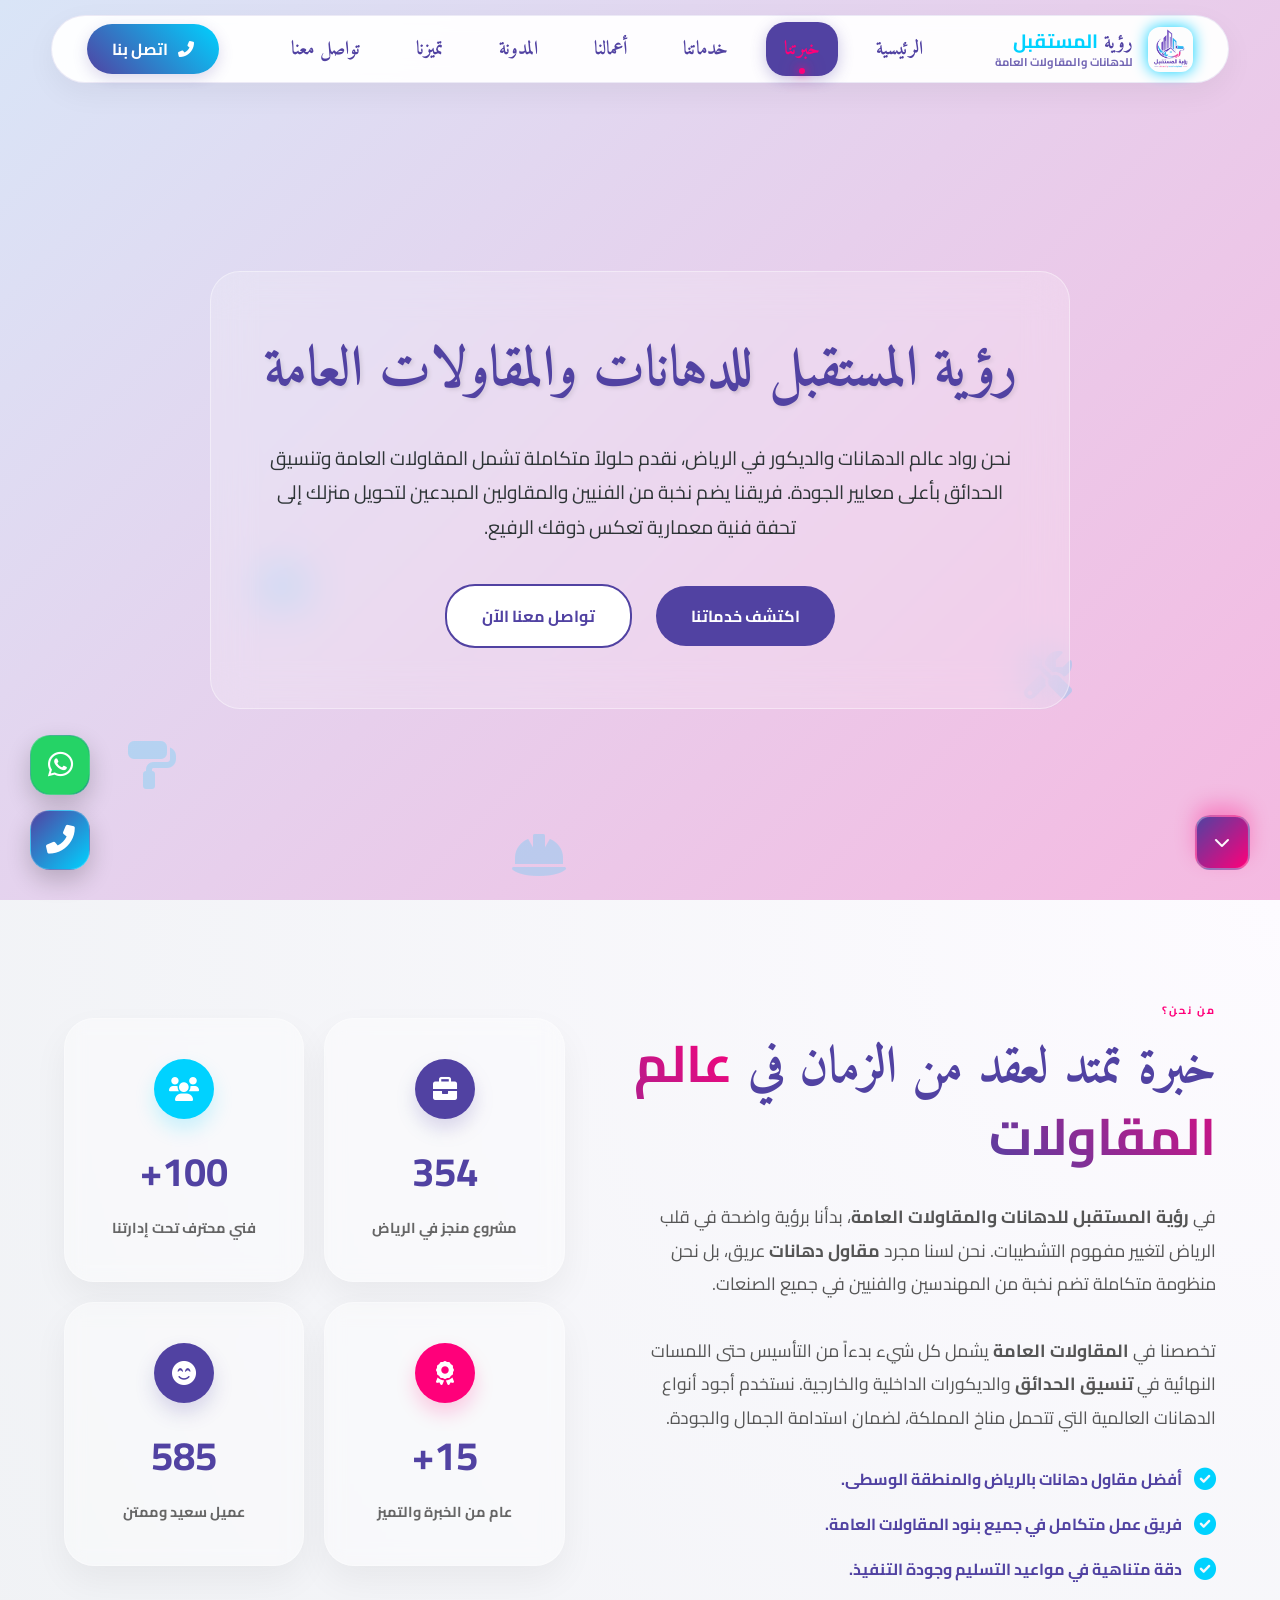
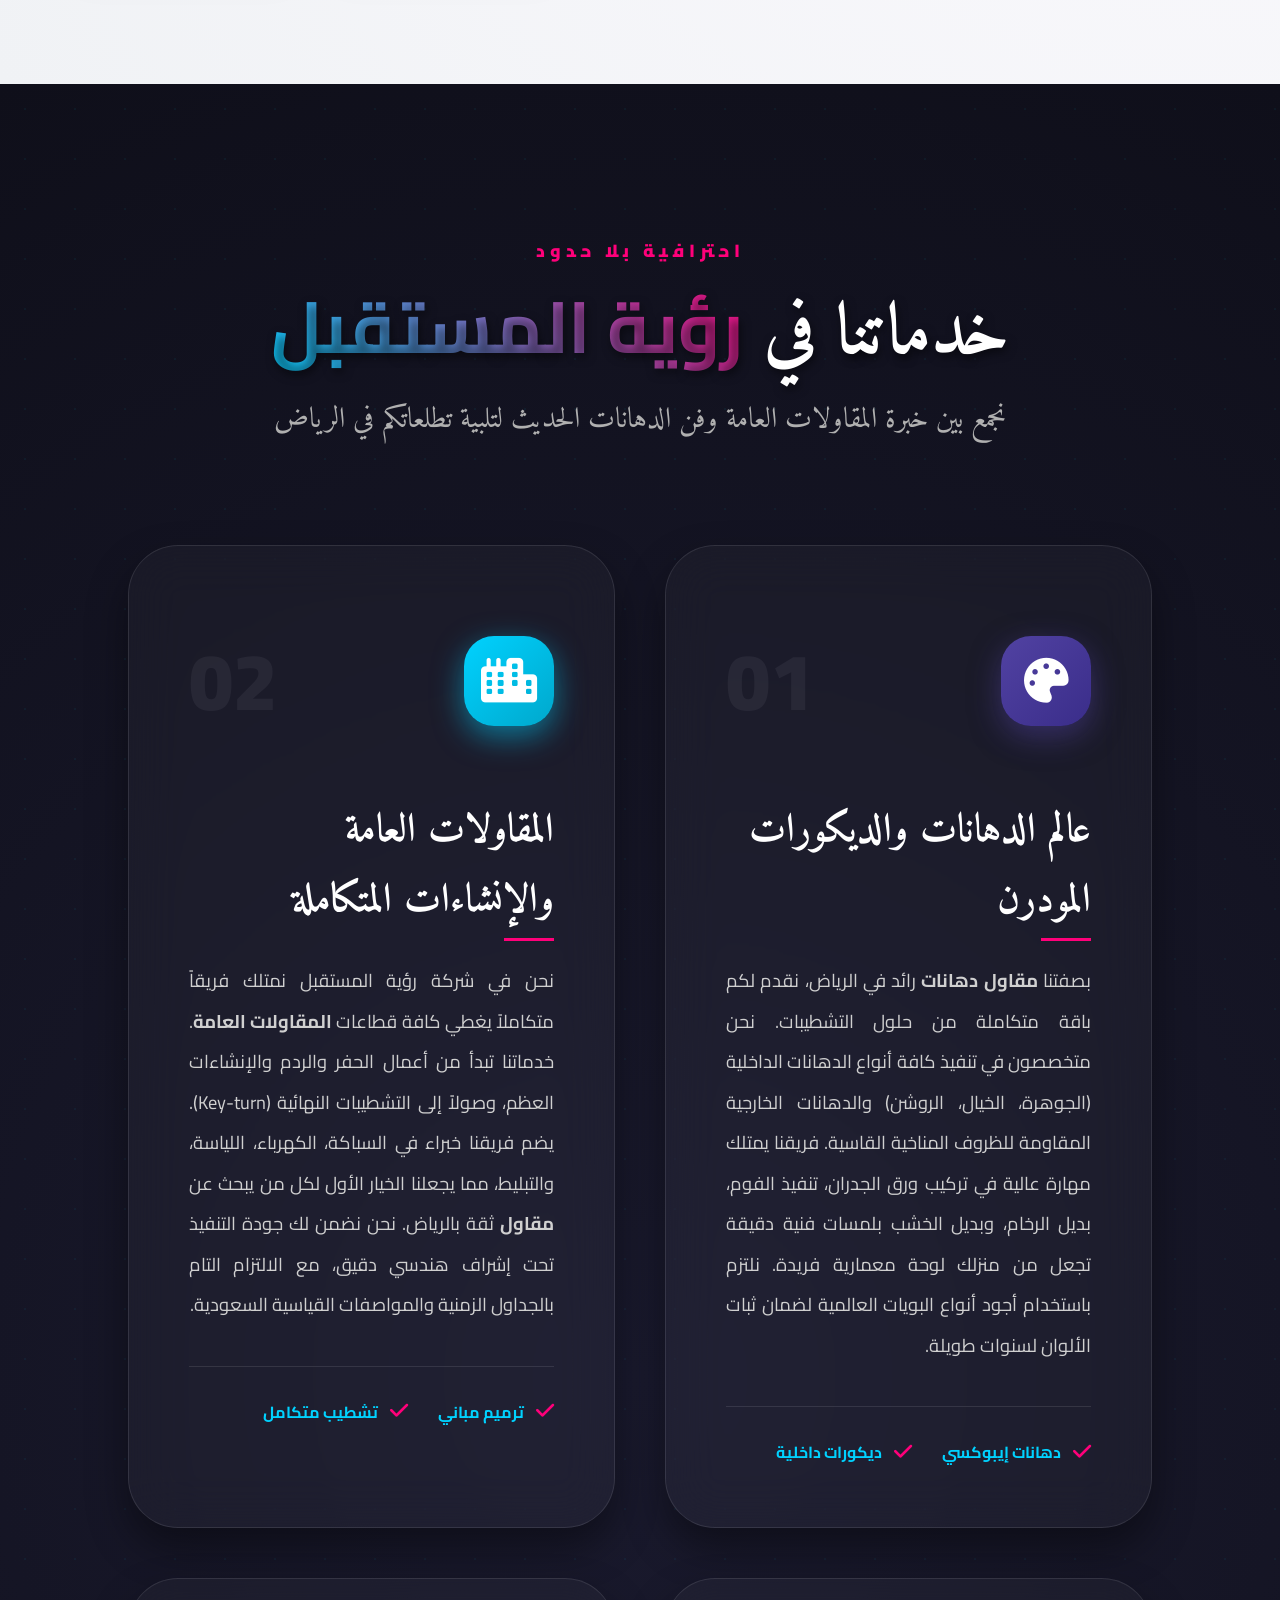
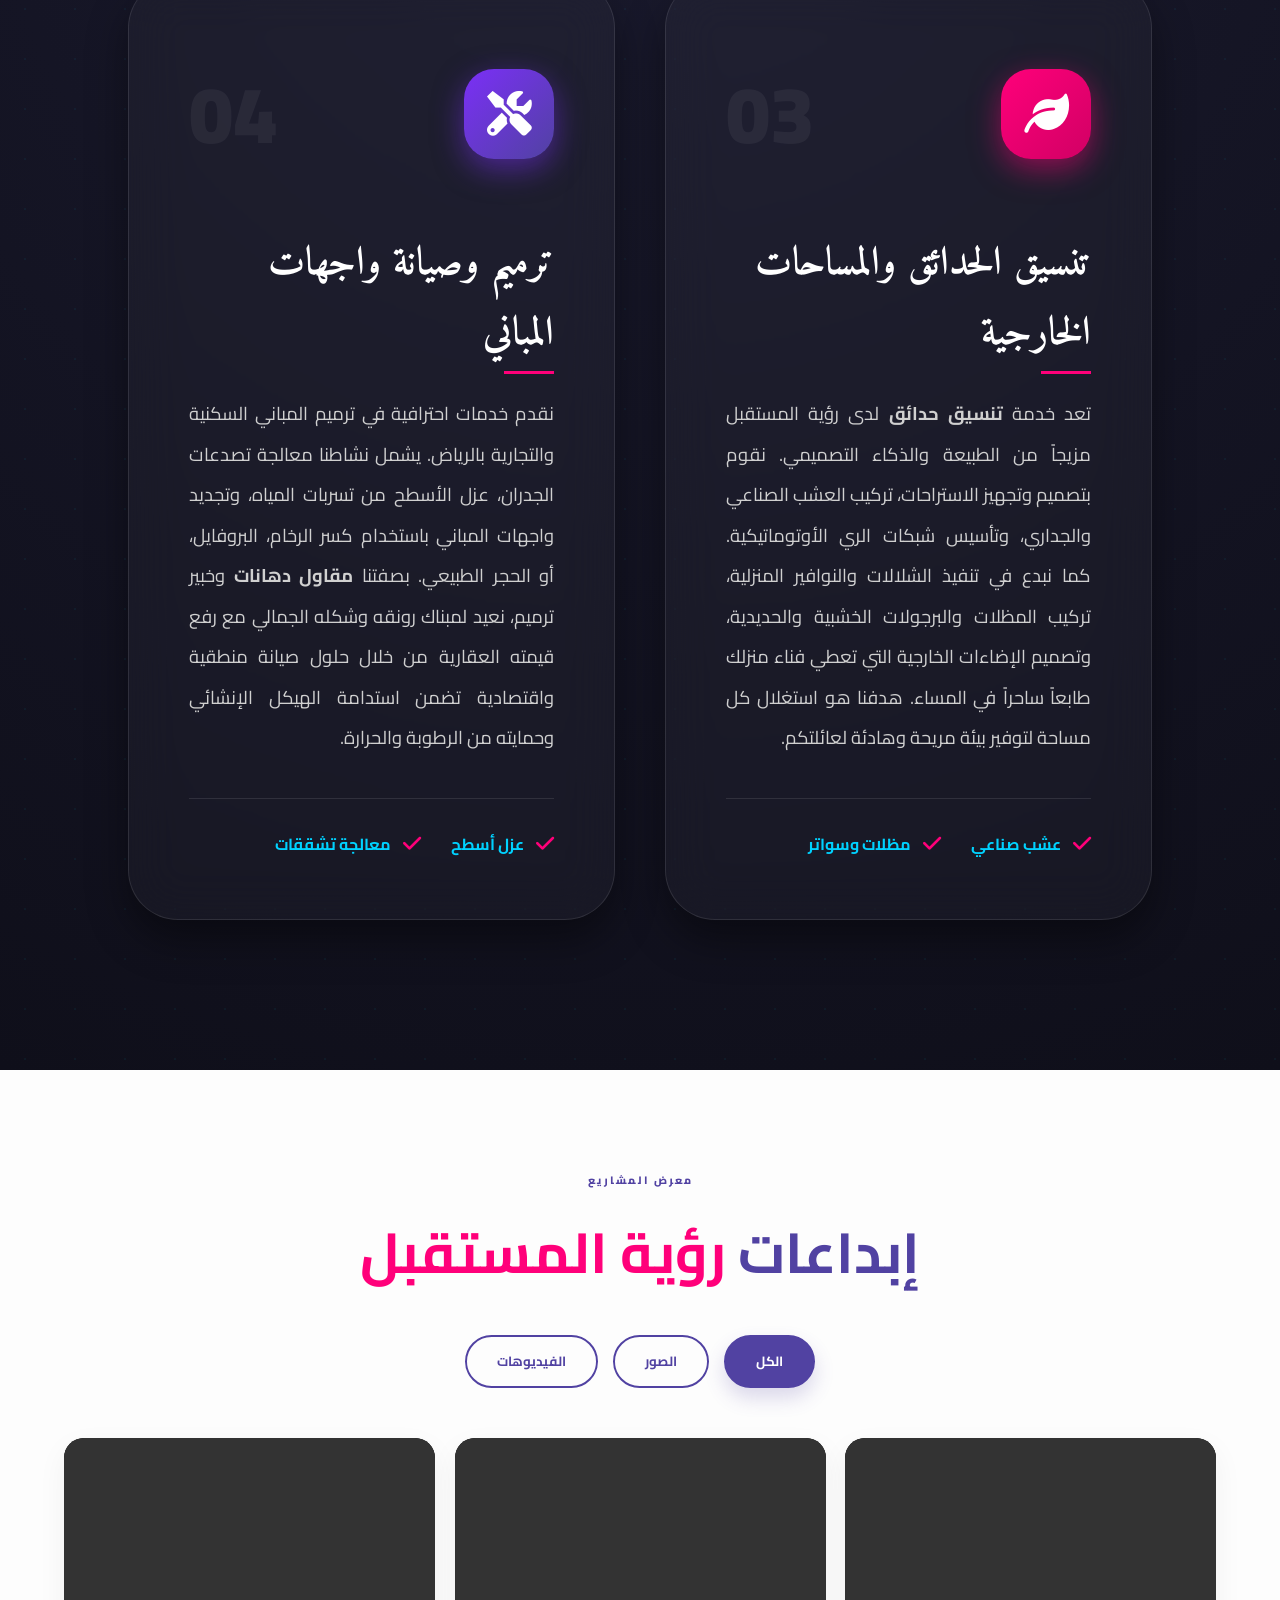
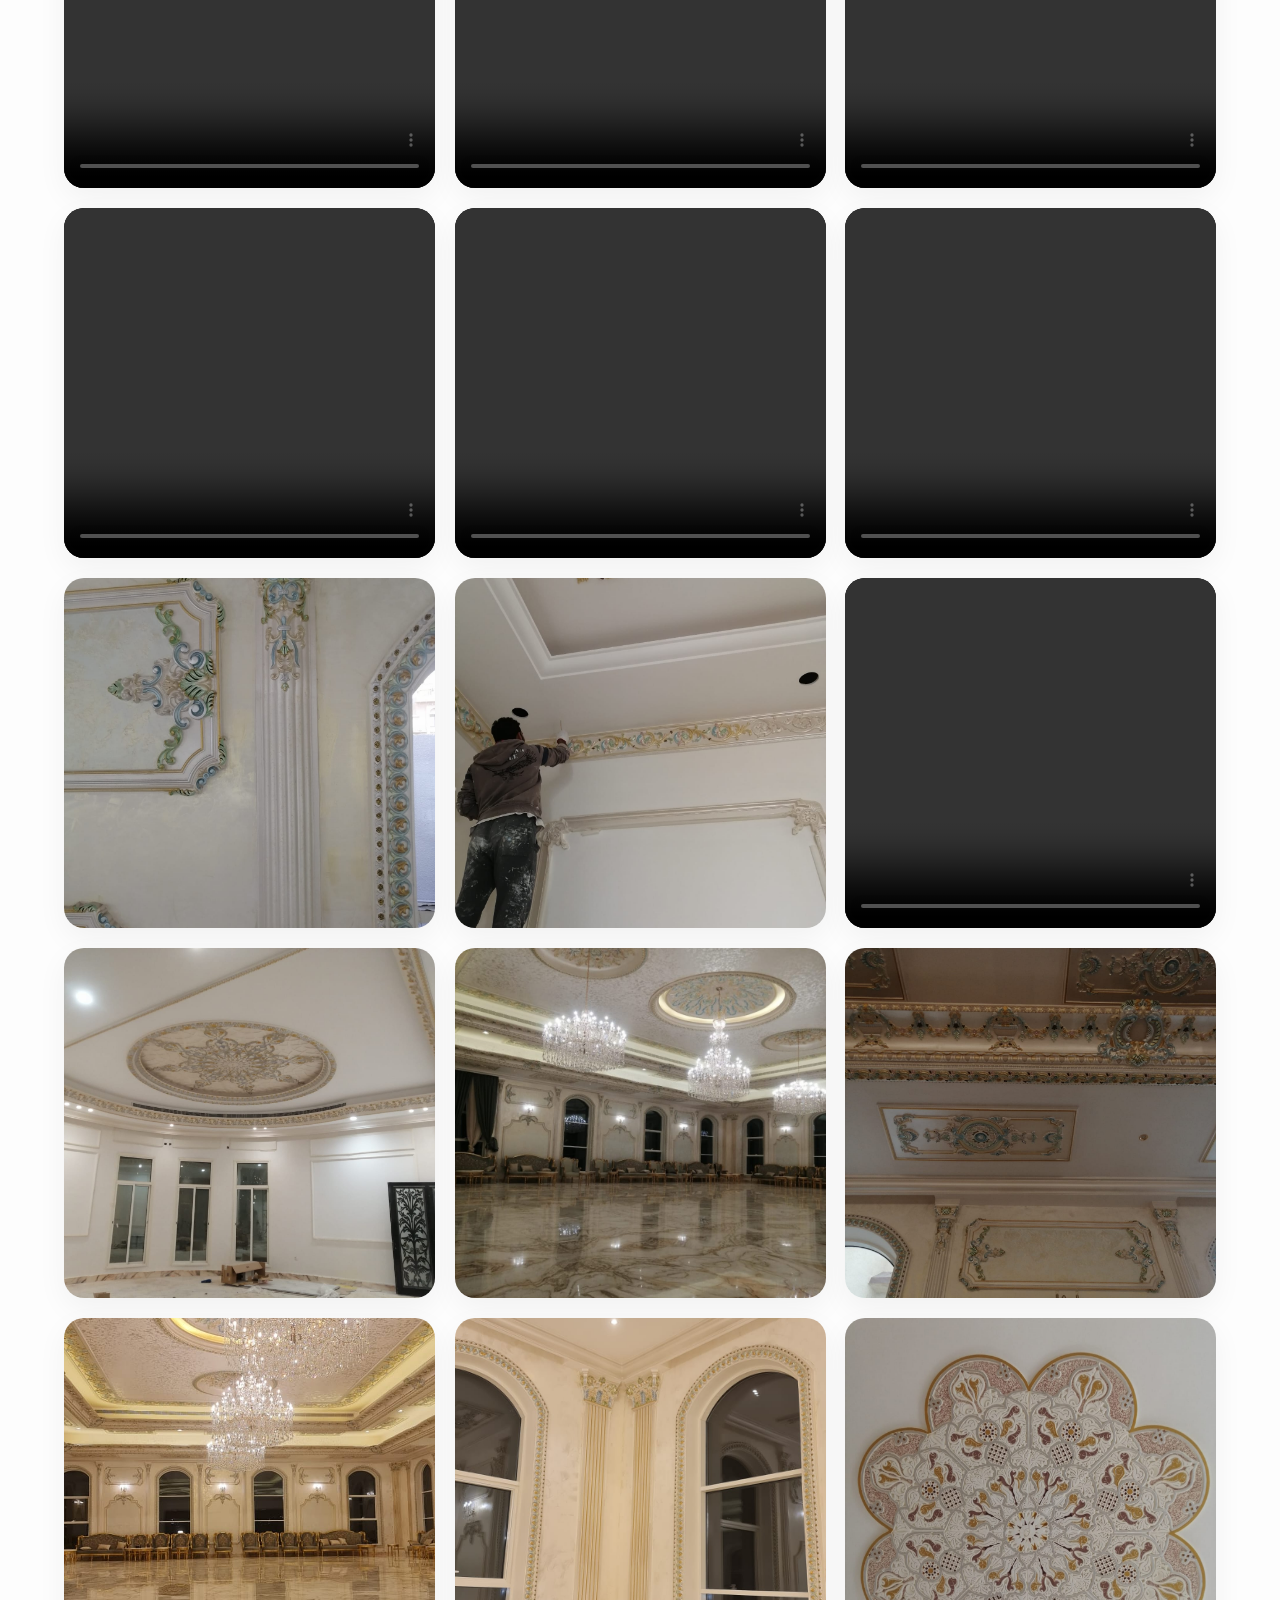
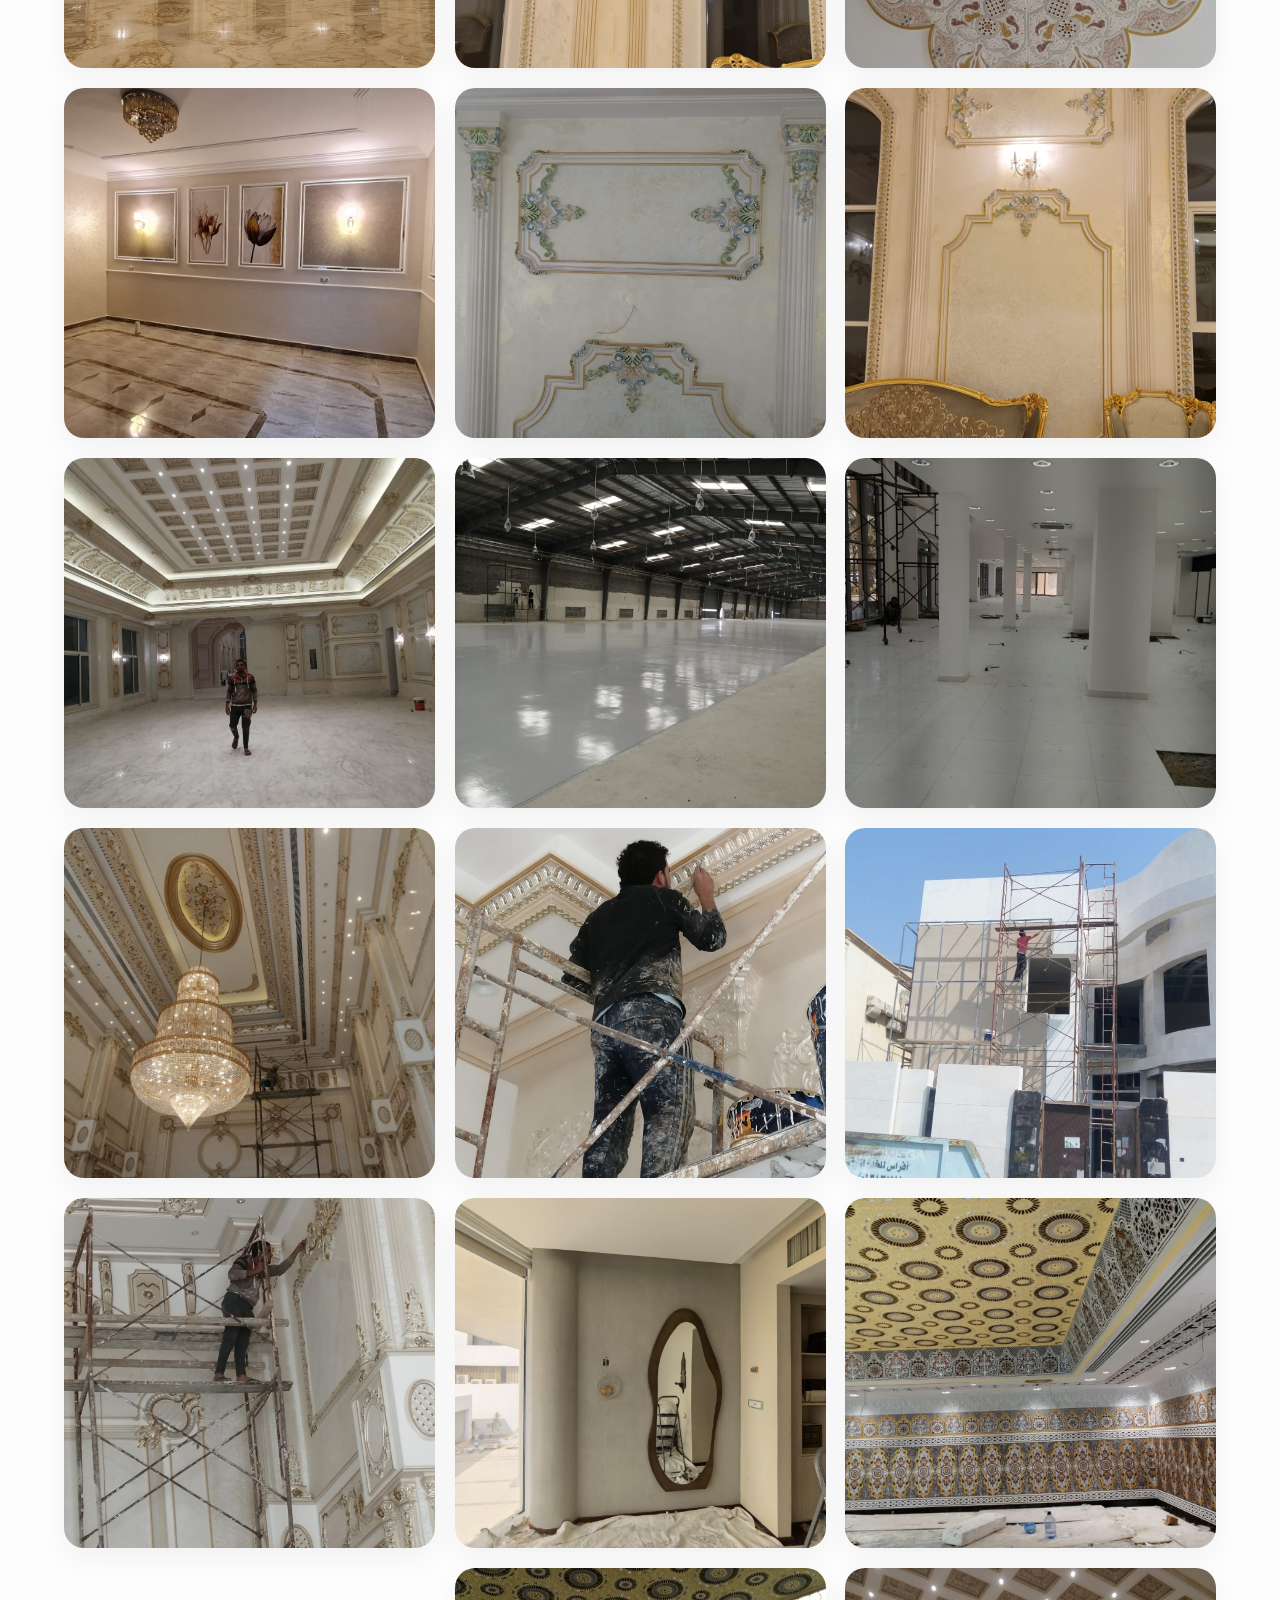
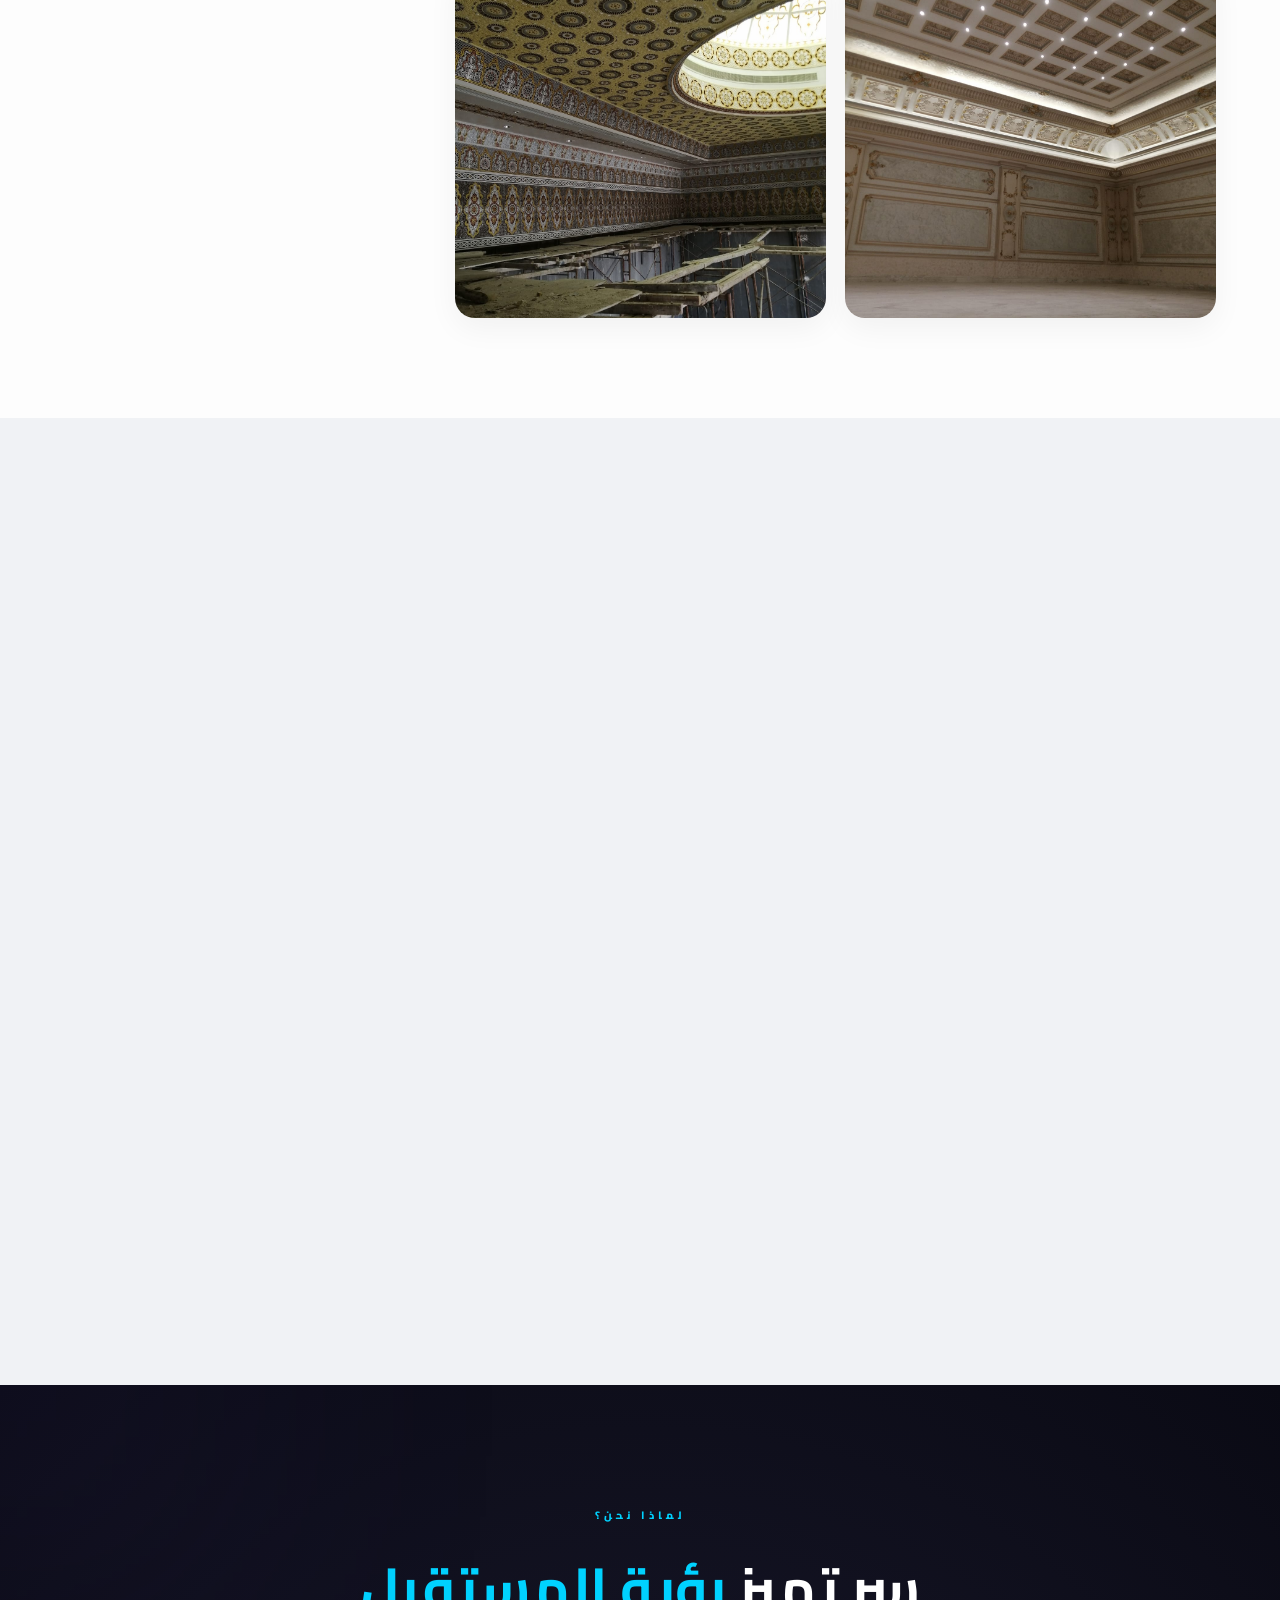
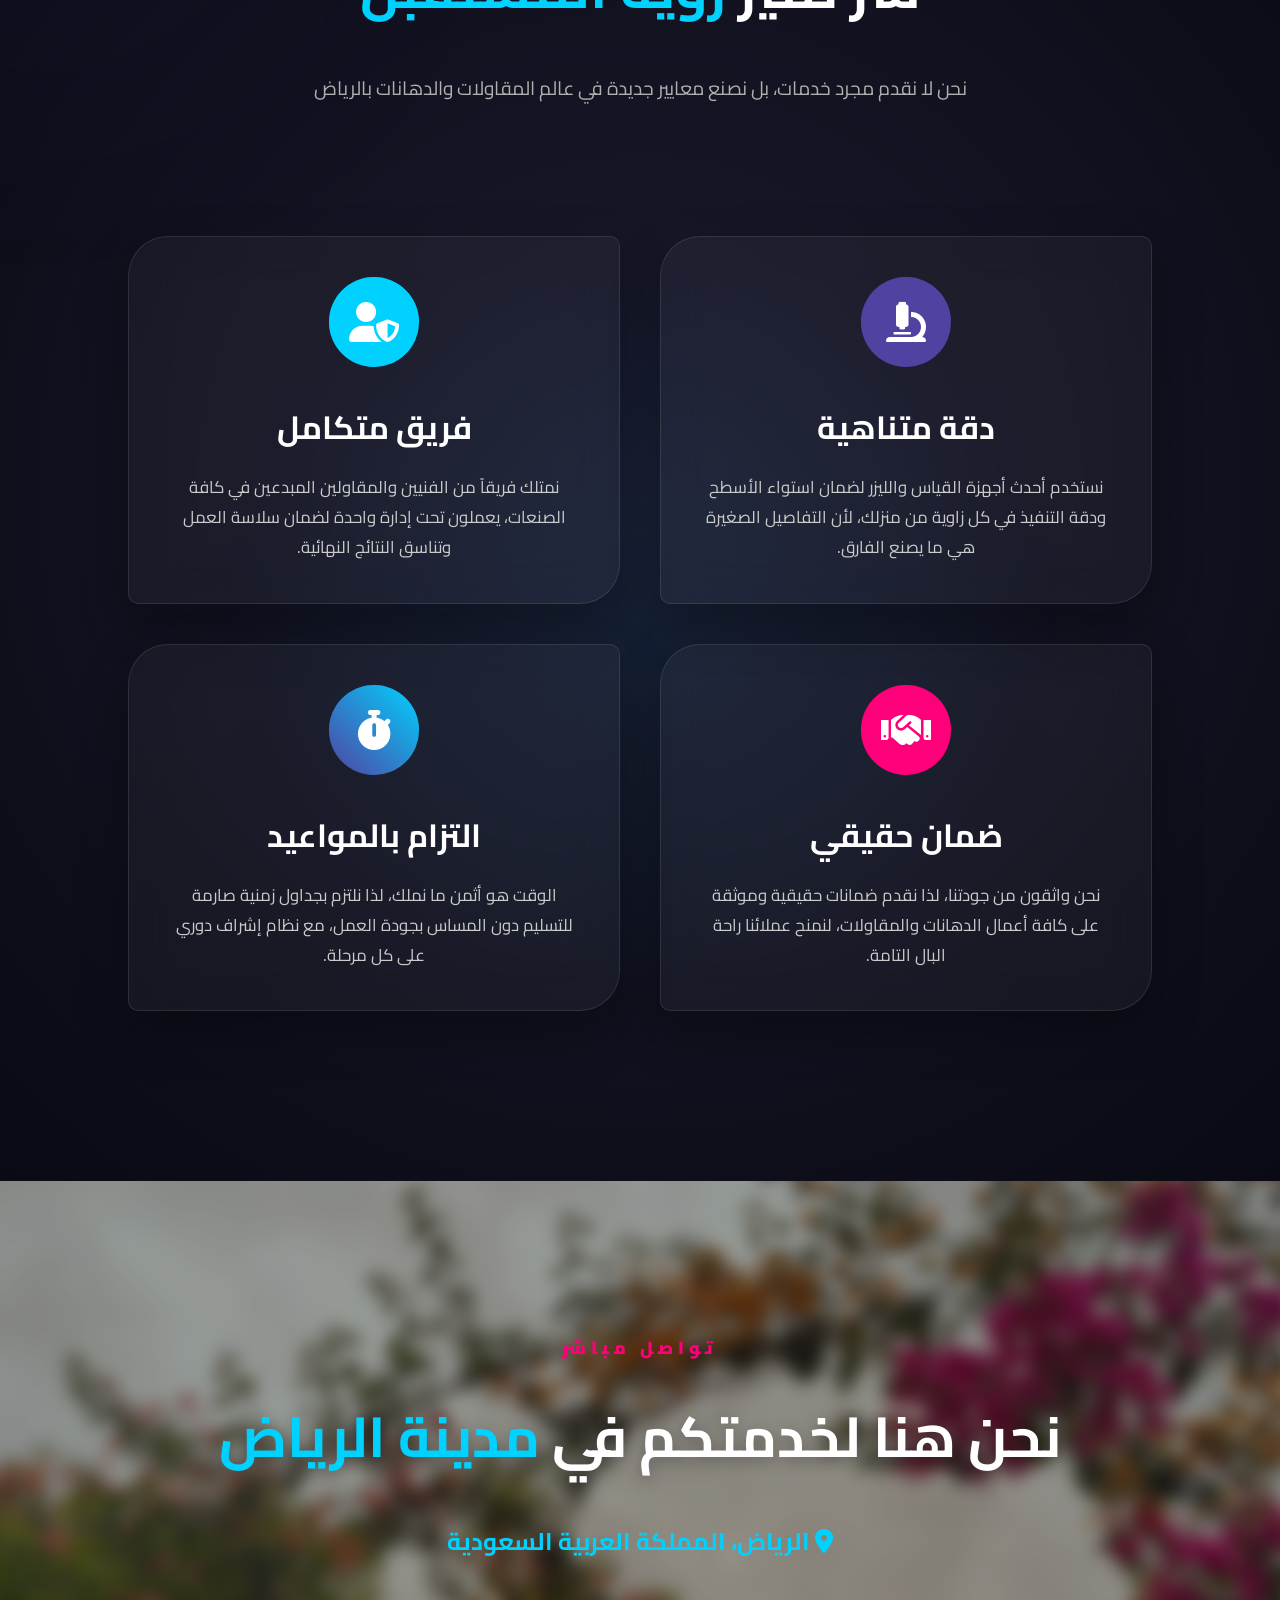
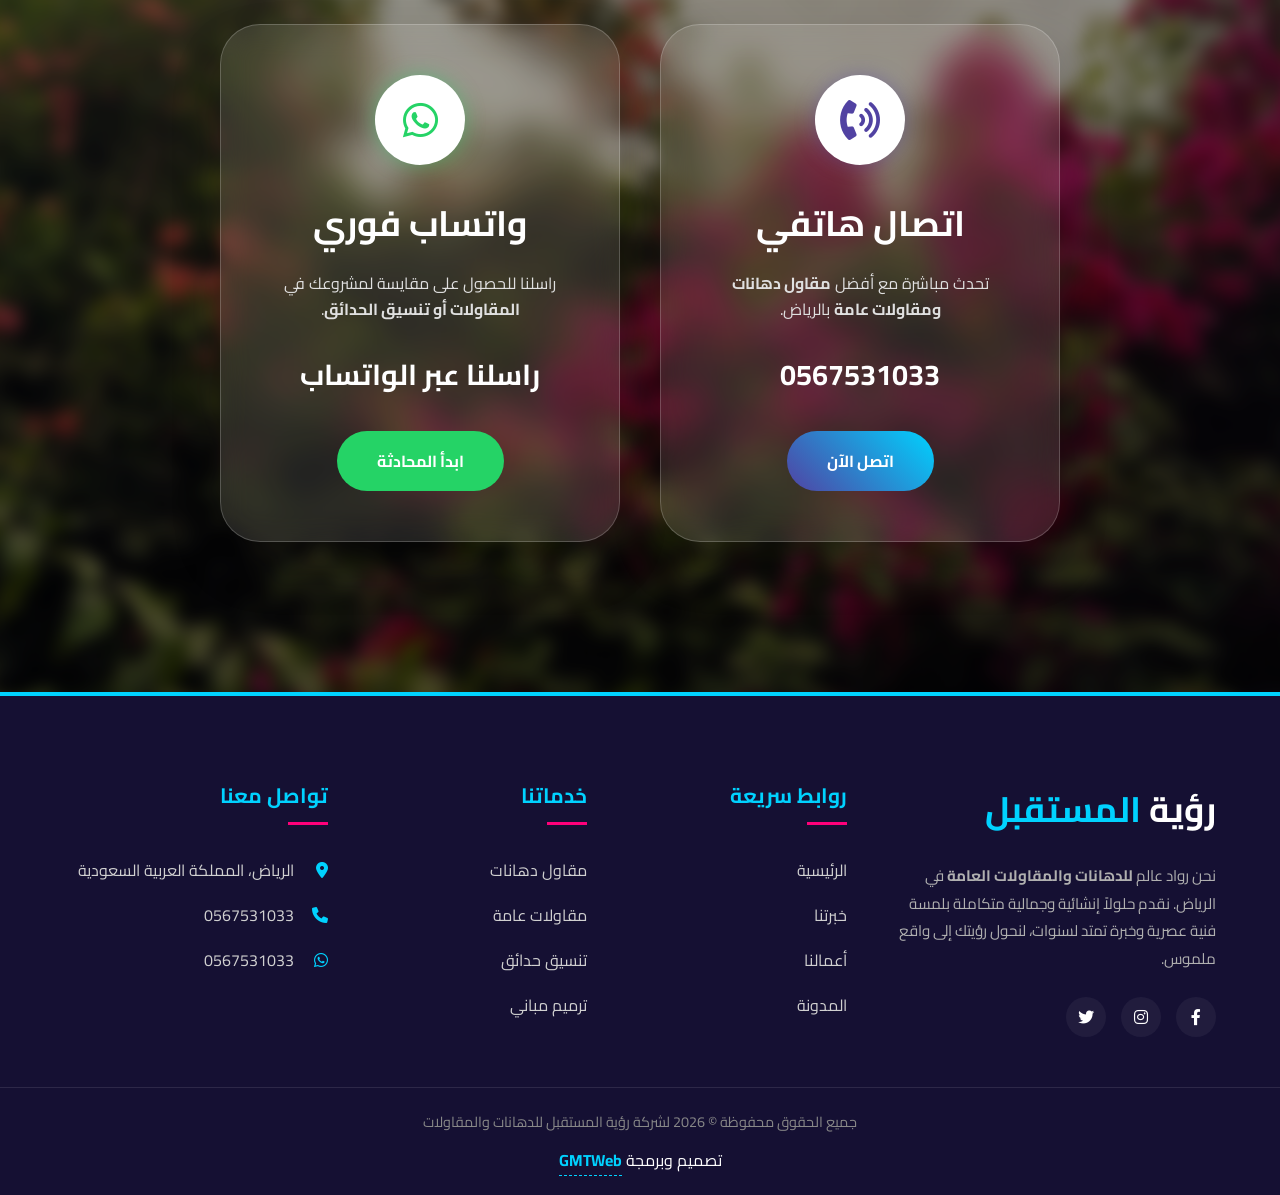
==== commit caa3411c: "message" ====
--- a/index.html
+++ b/index.html
@@ -62,7 +62,7 @@
         </div>
         <div class="hero-content">
             <div class="glass-card">
-                <h1 class="hero-title">رؤية المستقبل للمقاولات العامة والدهانات</h1>
+                <h1 class="hero-title">رؤية المستقبل  للدهانات والمقاولات العامة</h1>
                 <p class="hero-text">
                     نحن رواد عالم الدهانات والديكور في الرياض، نقدم حلولاً متكاملة تشمل المقاولات العامة وتنسيق الحدائق بأعلى معايير الجودة. فريقنا يضم نخبة من الفنيين والمقاولين المبدعين لتحويل منزلك إلى تحفة فنية معمارية تعكس ذوقك الرفيع.
                 </p>
@@ -394,7 +394,7 @@
                         <div class="footer-col about-col">
                 <h2 class="amiri-font footer-logo">رؤية <span class="highlight">المستقبل</span></h2>
                 <p class="footer-desc">
-                    نحن رواد عالم <strong>المقاولات العامة والدهانات</strong> في الرياض. نقدم حلولاً إنشائية وجمالية متكاملة بلمسة فنية عصرية وخبرة تمتد لسنوات، لنحول رؤيتك إلى واقع ملموس.
+                    نحن رواد عالم <strong>للدهانات والمقاولات العامة</strong> في الرياض. نقدم حلولاً إنشائية وجمالية متكاملة بلمسة فنية عصرية وخبرة تمتد لسنوات، لنحول رؤيتك إلى واقع ملموس.
                 </p>
                 <div class="social-icons">
                     <a href="#"><i class="fab fa-facebook-f"></i></a>
--- a/style.css
+++ b/style.css
@@ -1403,4 +1403,73 @@
 body.menu-open > *:not(header) {
     filter: blur(8px); 
     pointer-events: none; 
+}
+@media (max-width: 768px) {
+    .portfolio-section {
+        display: block !important;
+        opacity: 1 !important;
+        visibility: visible !important;
+    }
+
+    .portfolio-grid {
+        display: flex !important; 
+        flex-direction: column !important;
+        gap: 20px !important;
+        padding: 10px 5% !important;
+        height: auto !important;
+        overflow: visible !important;
+    }
+
+    .portfolio-item {
+        display: block !important; 
+        width: 100% !important;
+        height: 350px !important; 
+        opacity: 1 !important;
+        visibility: visible !important;
+        transform: none !important; 
+        position: relative !important;
+        left: auto !important;
+        top: auto !important;
+    }
+
+    .media-container, 
+    .media-container img, 
+    .media-container video {
+        display: block !important;
+        width: 100% !important;
+        height: 100% !important;
+        object-fit: cover !important; 
+        opacity: 1 !important;
+    }
+    .portfolio-item.hide {
+        display: block !important;
+    }
+}
+@media (max-width: 768px) {
+    .portfolio-grid {
+        display: block !important;
+    }
+    .portfolio-item {
+        display: block !important;
+        opacity: 1 !important;
+        transform: none !important; 
+    }
+}
+@media (max-width: 768px) {
+    .portfolio-grid {
+        display: flex !important;
+        flex-direction: column !important;
+        gap: 35px !important; 
+        padding: 20px 5% !important;
+    }
+
+    .portfolio-item {
+        display: block !important;
+        width: 100% !important;
+        height: 350px !important;
+        margin-bottom: 5px;
+    }
+    .portfolio-item.hide {
+        display: none !important;
+    }
 }
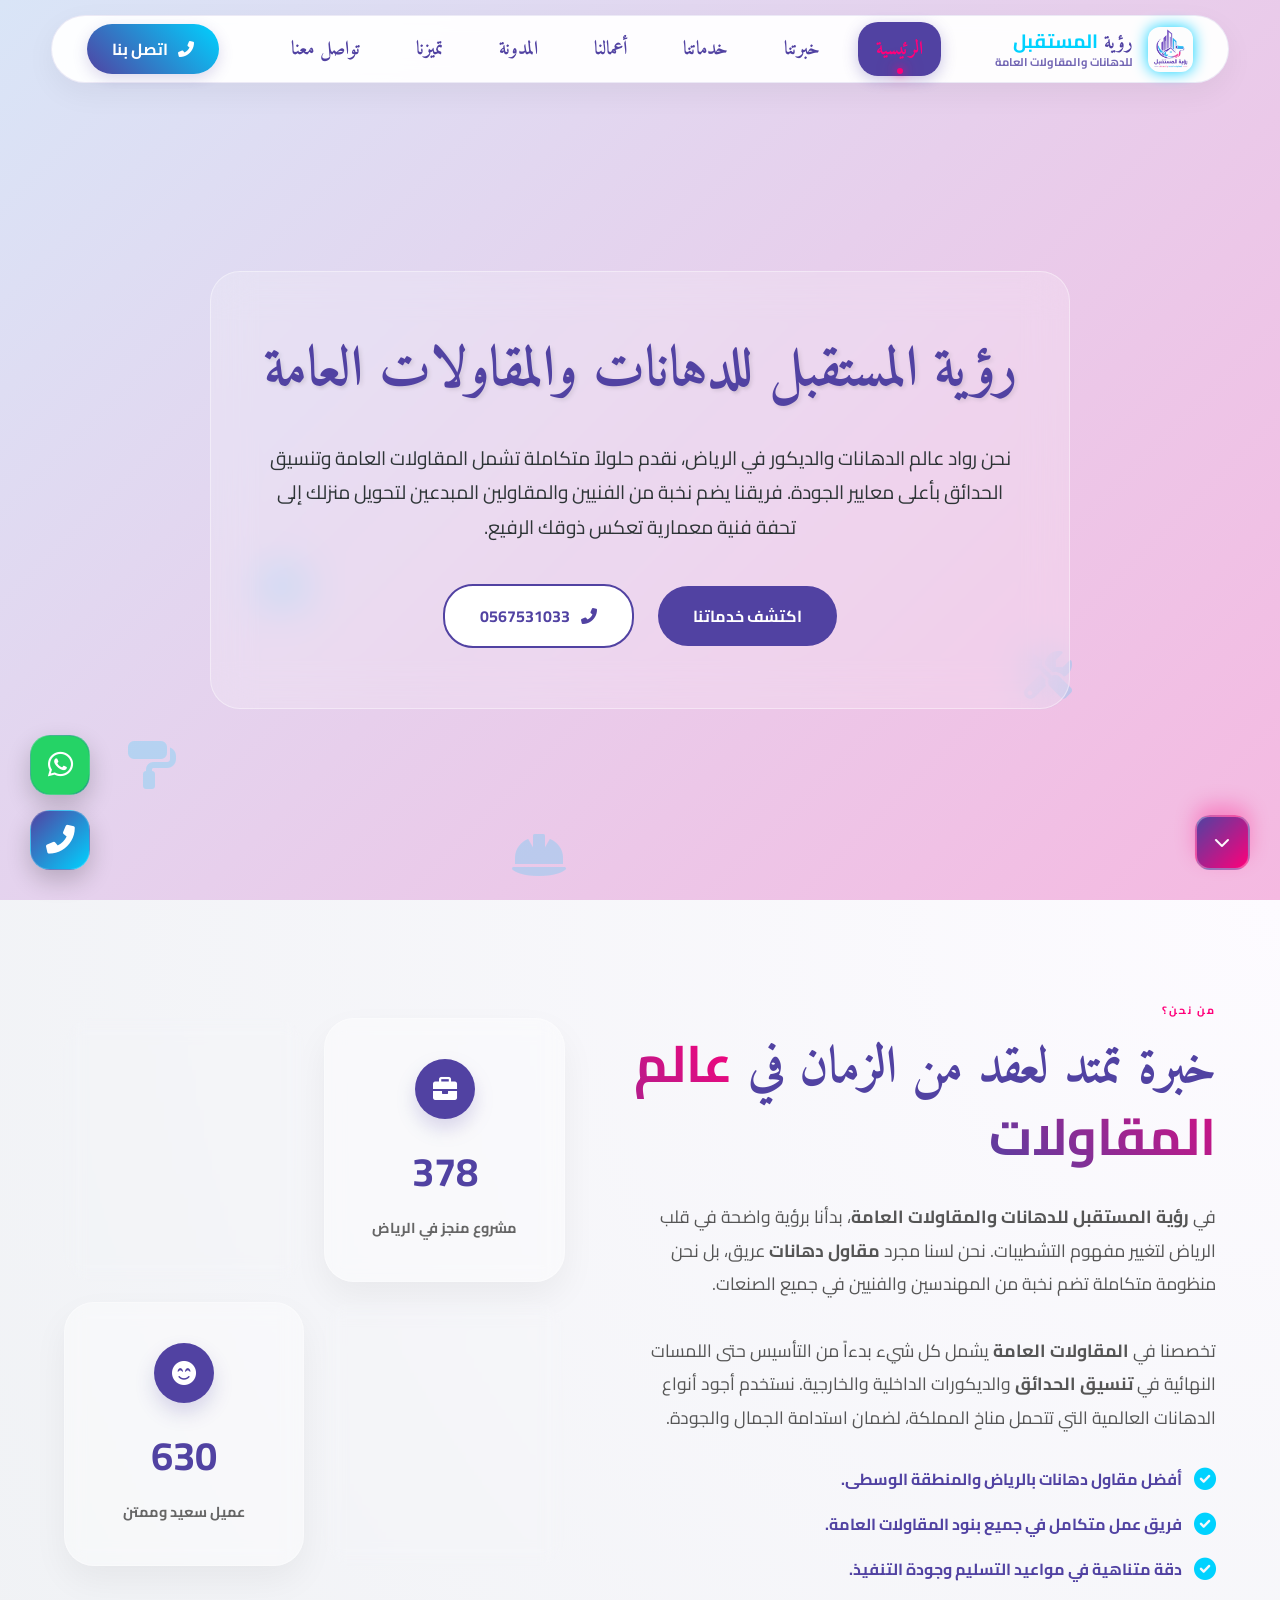
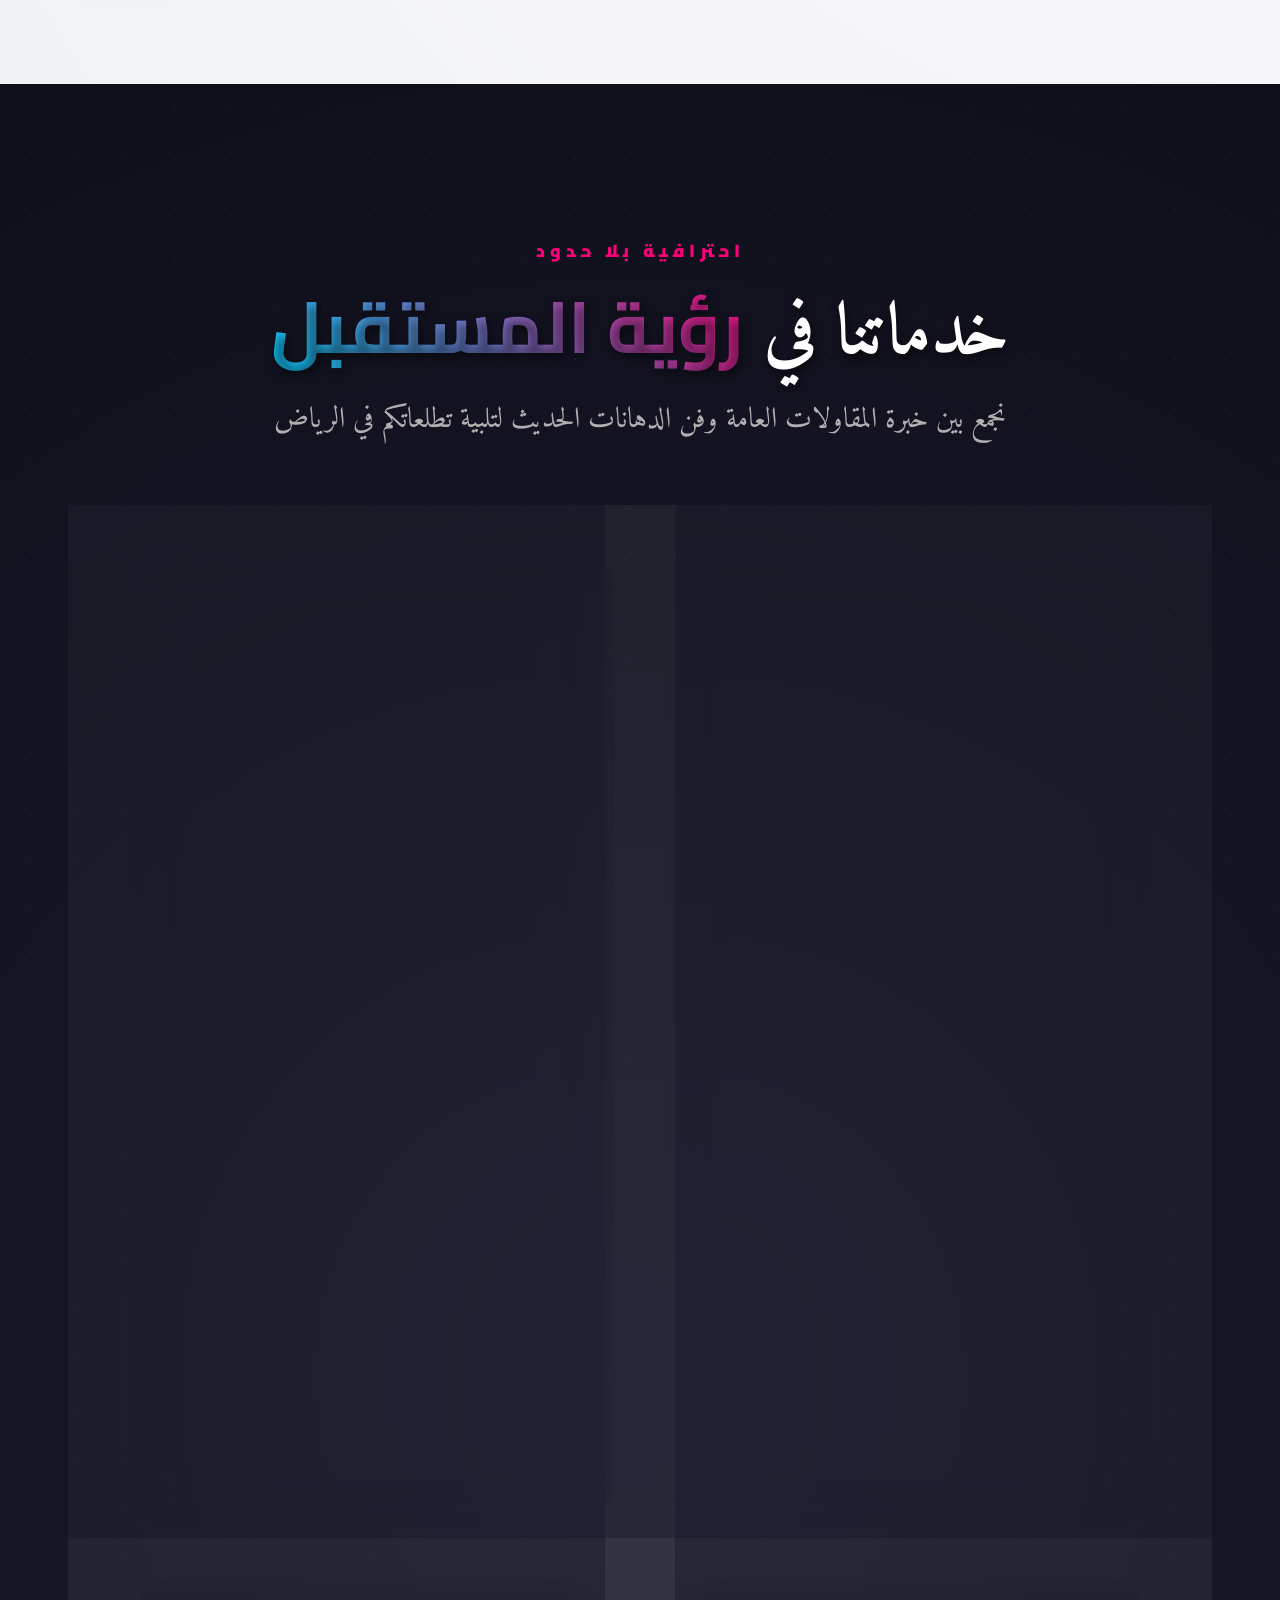
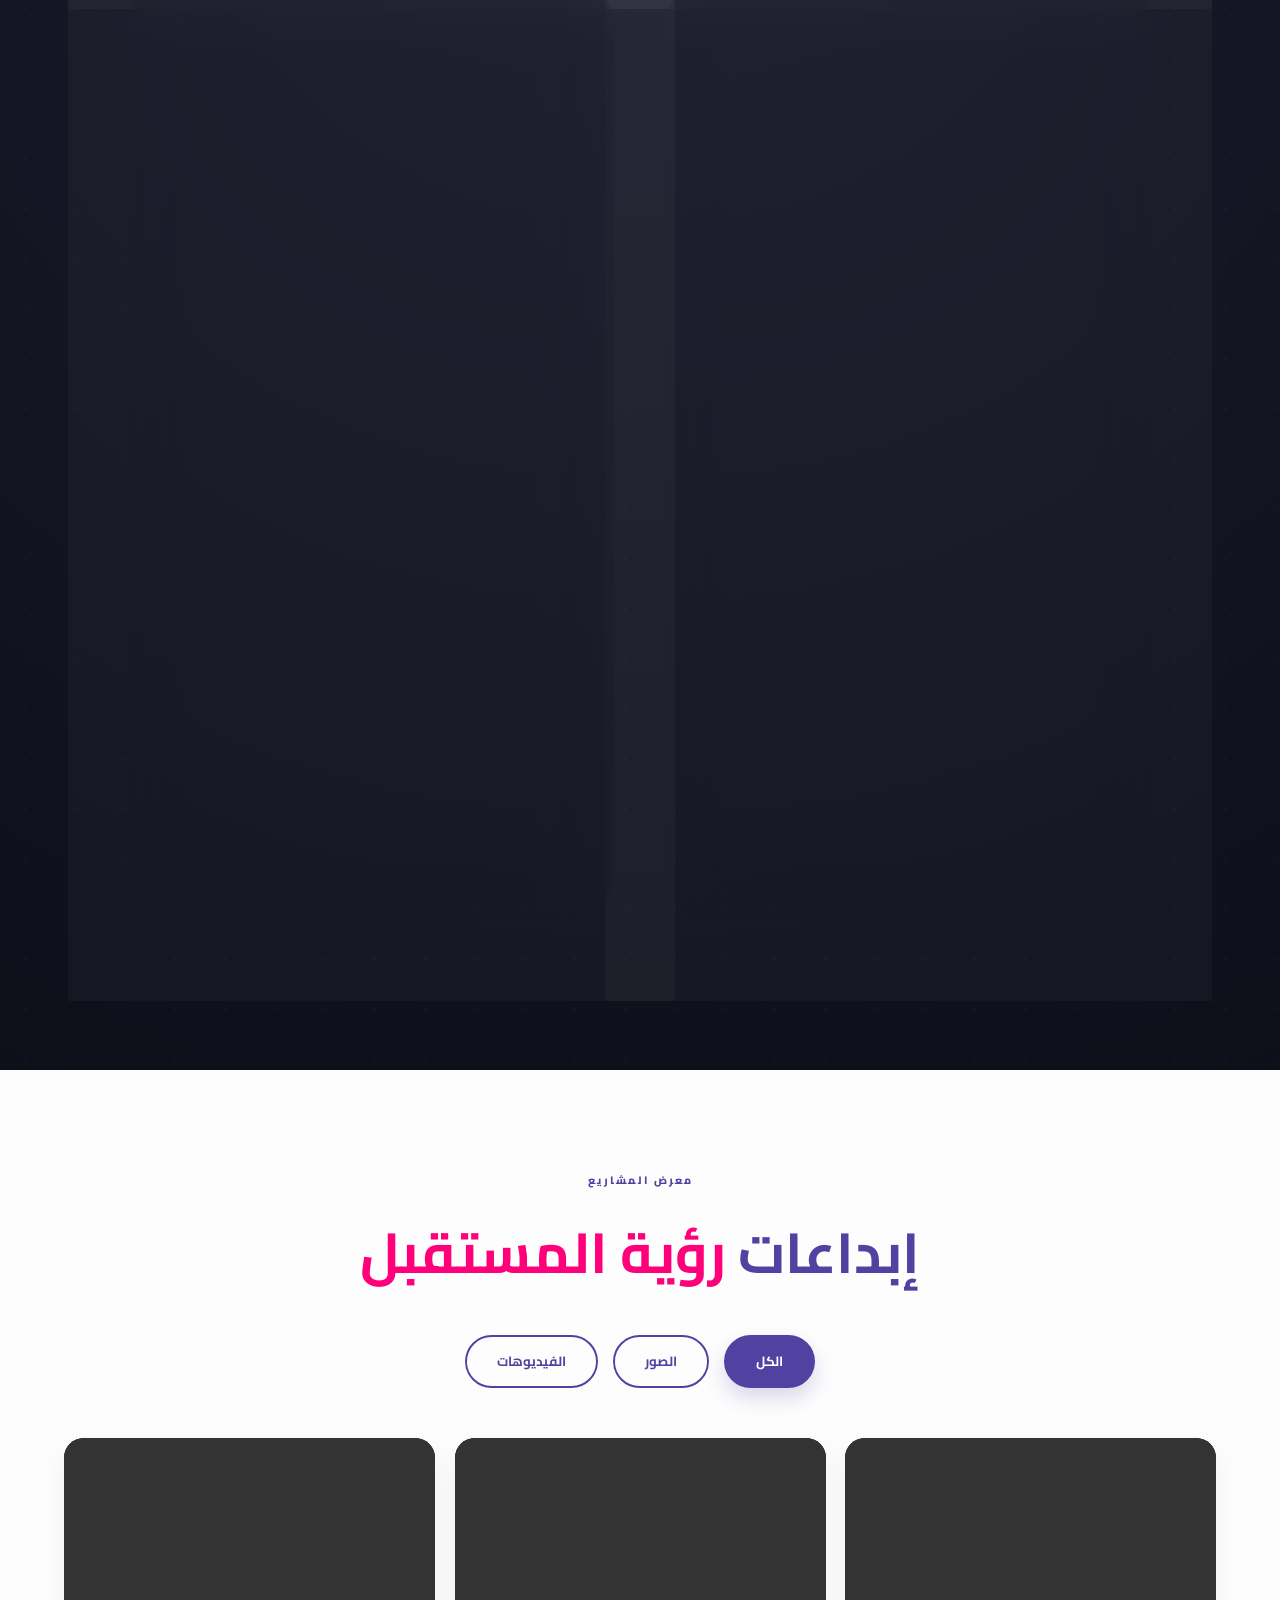
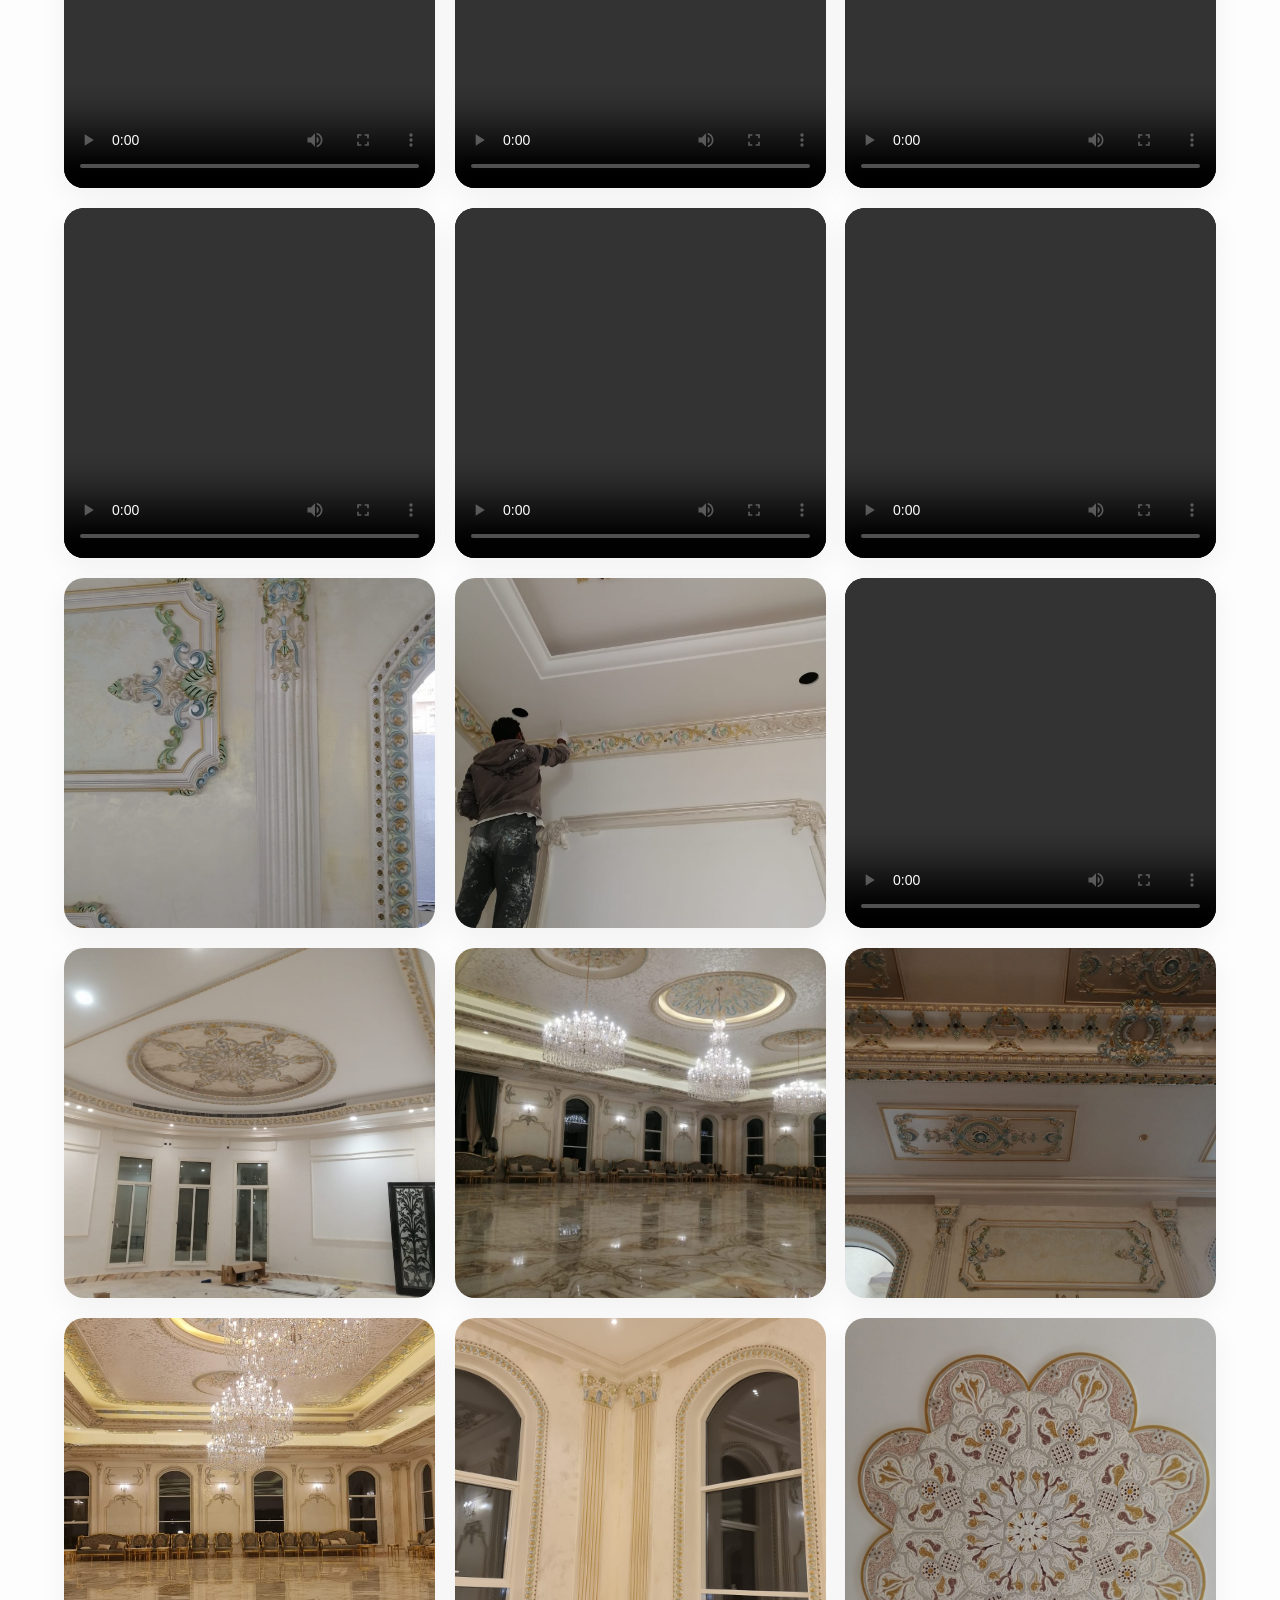
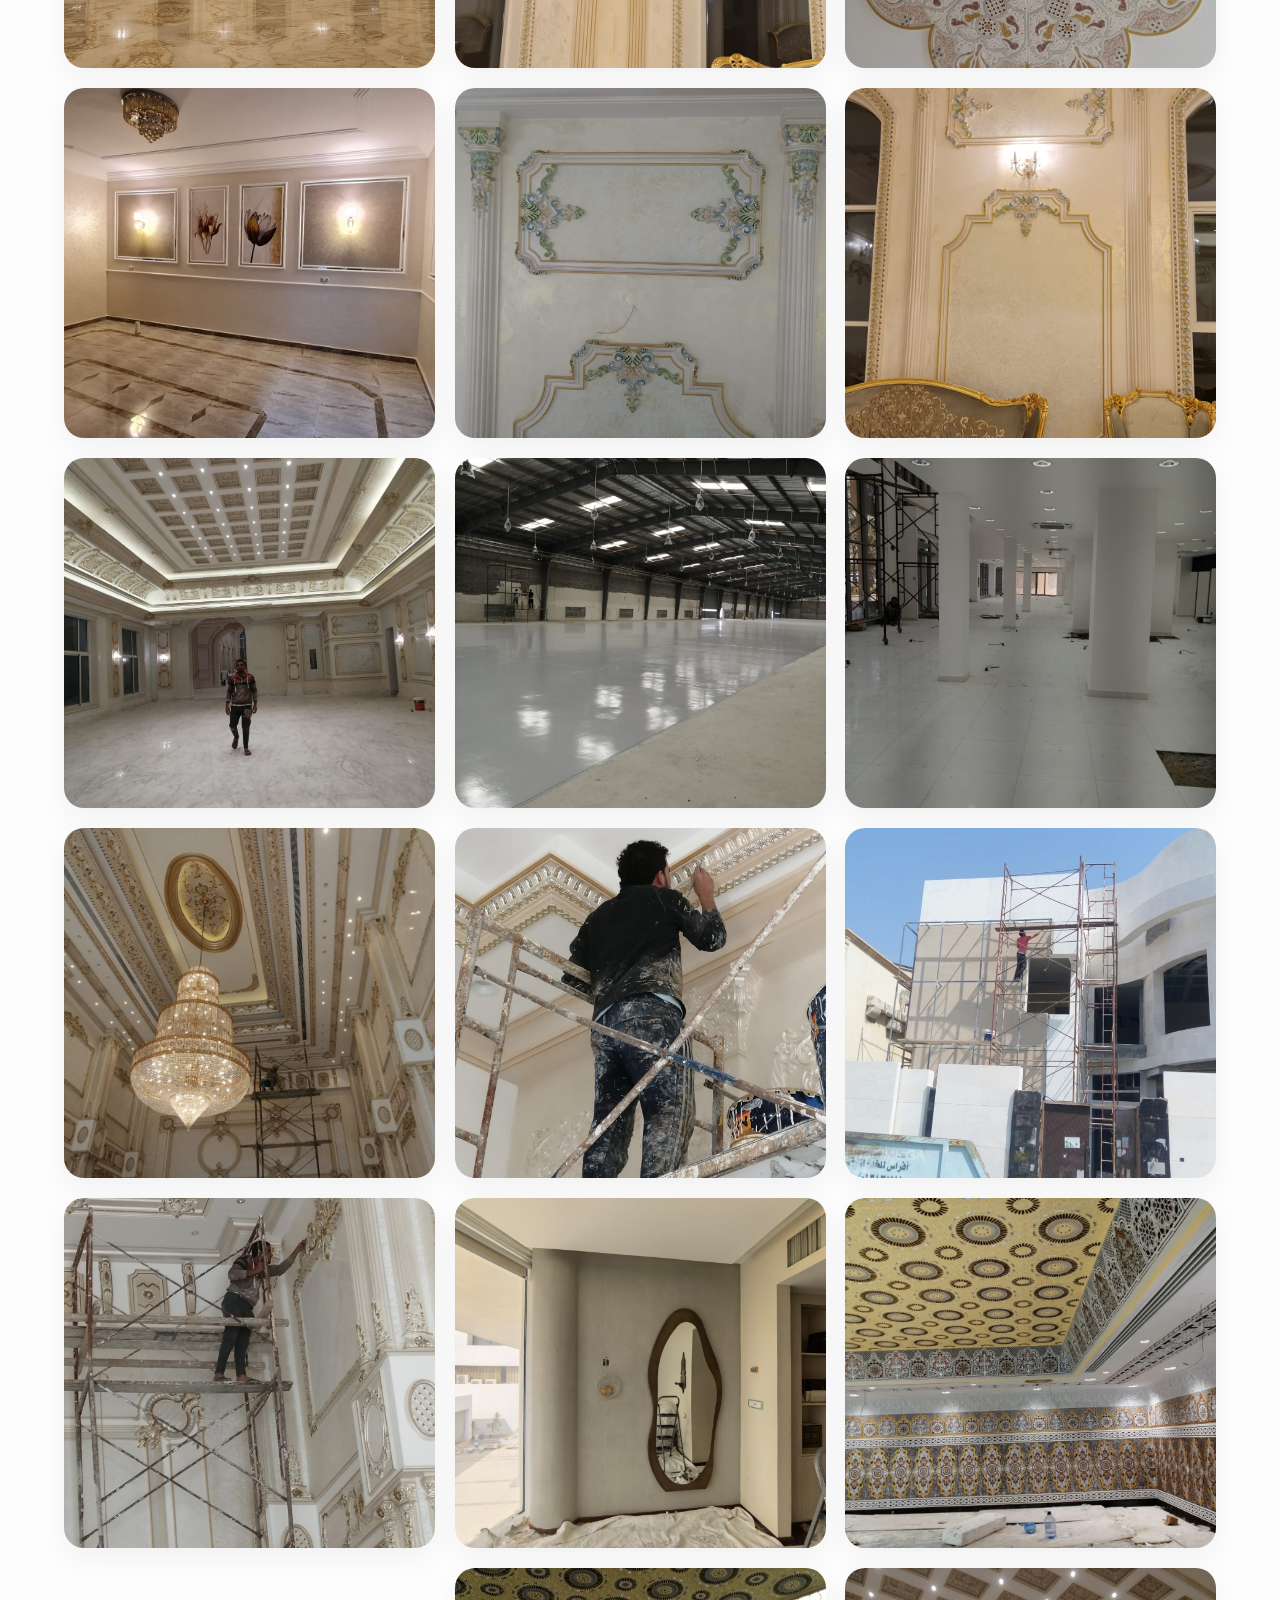
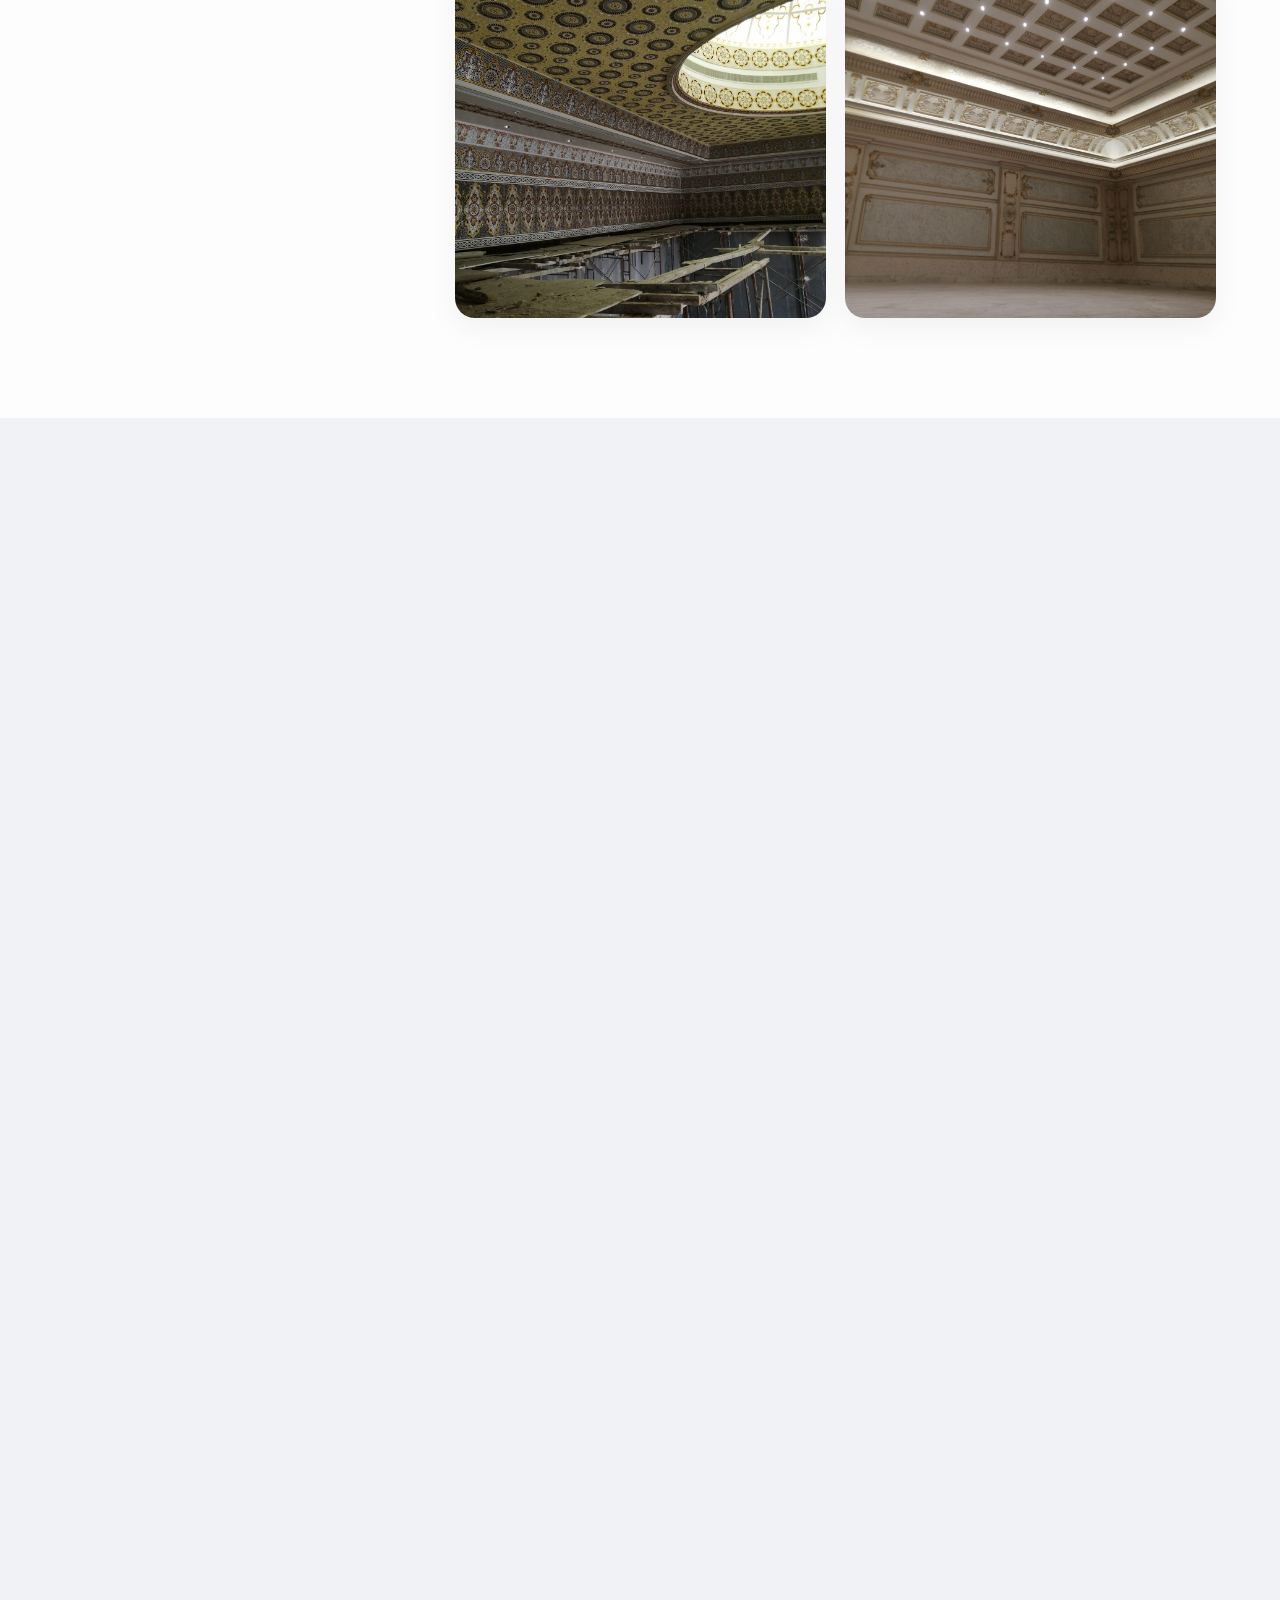
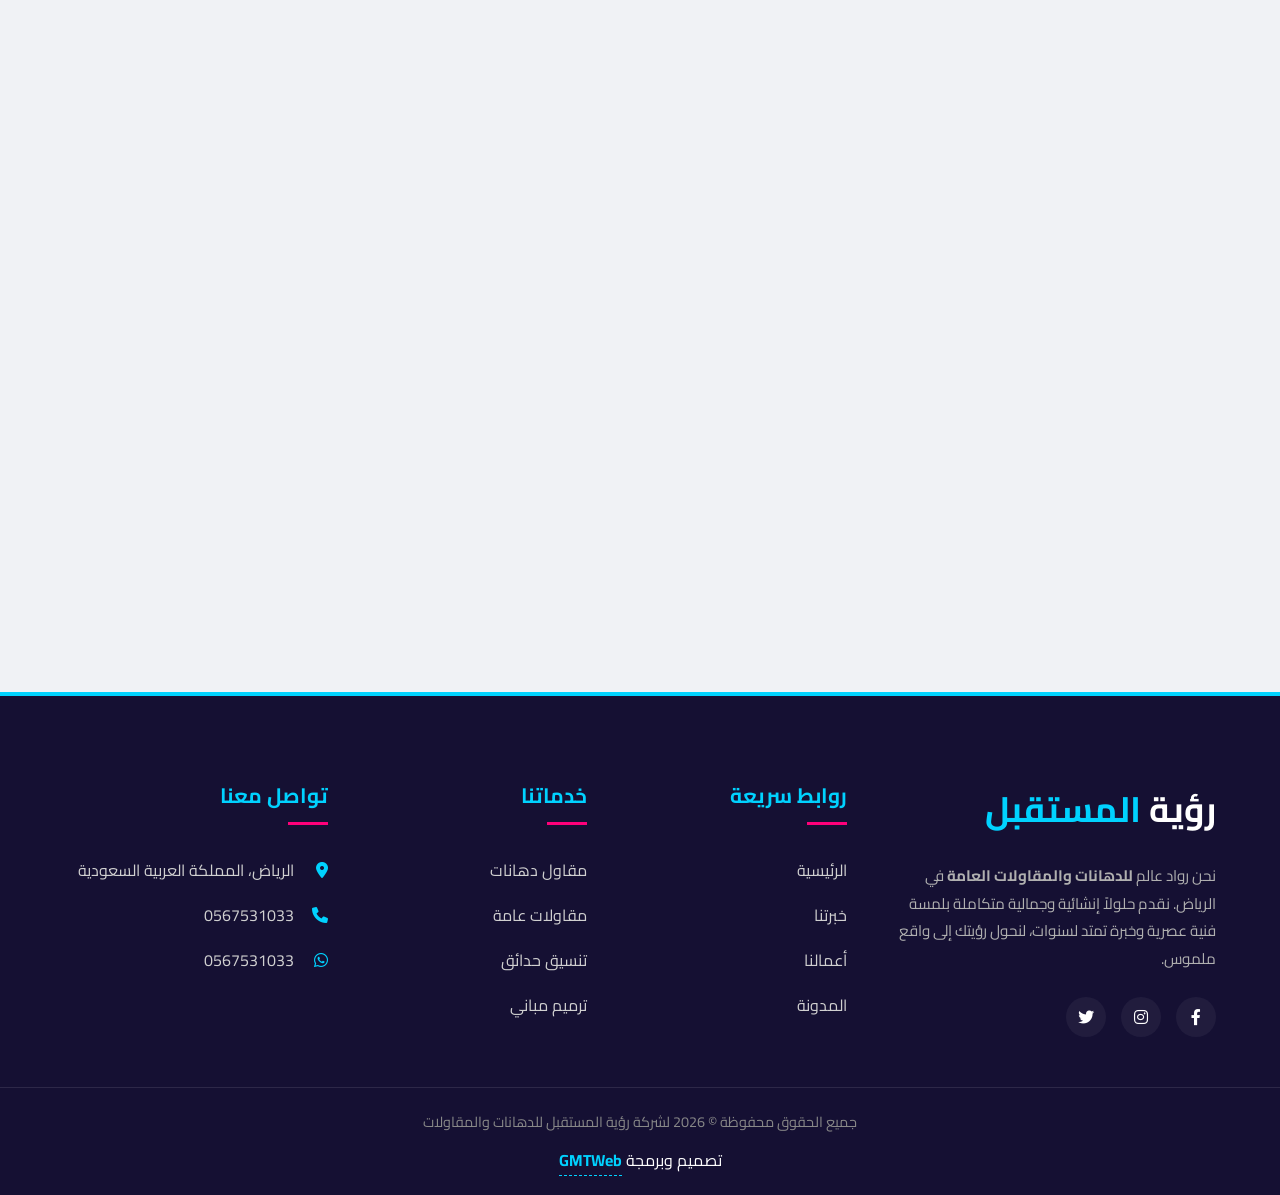
==== commit 11ca95e5: "message" ====
--- a/index.html
+++ b/index.html
@@ -68,7 +68,9 @@
                 </p>
                 <div class="hero-btns">
                     <a href="#services" class="btn btn-primary">اكتشف خدماتنا</a>
-                    <a href="#contact" class="btn btn-secondary">تواصل معنا الآن</a>
+                    <a href="tel:0567531033" class="btn btn-secondary call-btn-animated">
+    <i class="fas fa-phone-alt icon-shake"></i> 0567531033
+</a>
                 </div>
             </div>
         </div>
--- a/style.css
+++ b/style.css
@@ -1472,4 +1472,19 @@
     .portfolio-item.hide {
         display: none !important;
     }
+}
+.icon-shake {
+    display: inline-block;
+    margin-left: 8px;
+    animation: phone-ring 1.5s infinite ease-in-out;
+}
+
+@keyframes phone-ring {
+    0% { transform: rotate(0deg) scale(1); }
+    10% { transform: rotate(-25deg) scale(1.2); }
+    20% { transform: rotate(25deg) scale(1.2); }
+    30% { transform: rotate(-25deg) scale(1.2); }
+    40% { transform: rotate(25deg) scale(1.2); }
+    50% { transform: rotate(0deg) scale(1); }
+    100% { transform: rotate(0deg) scale(1); }
 }
